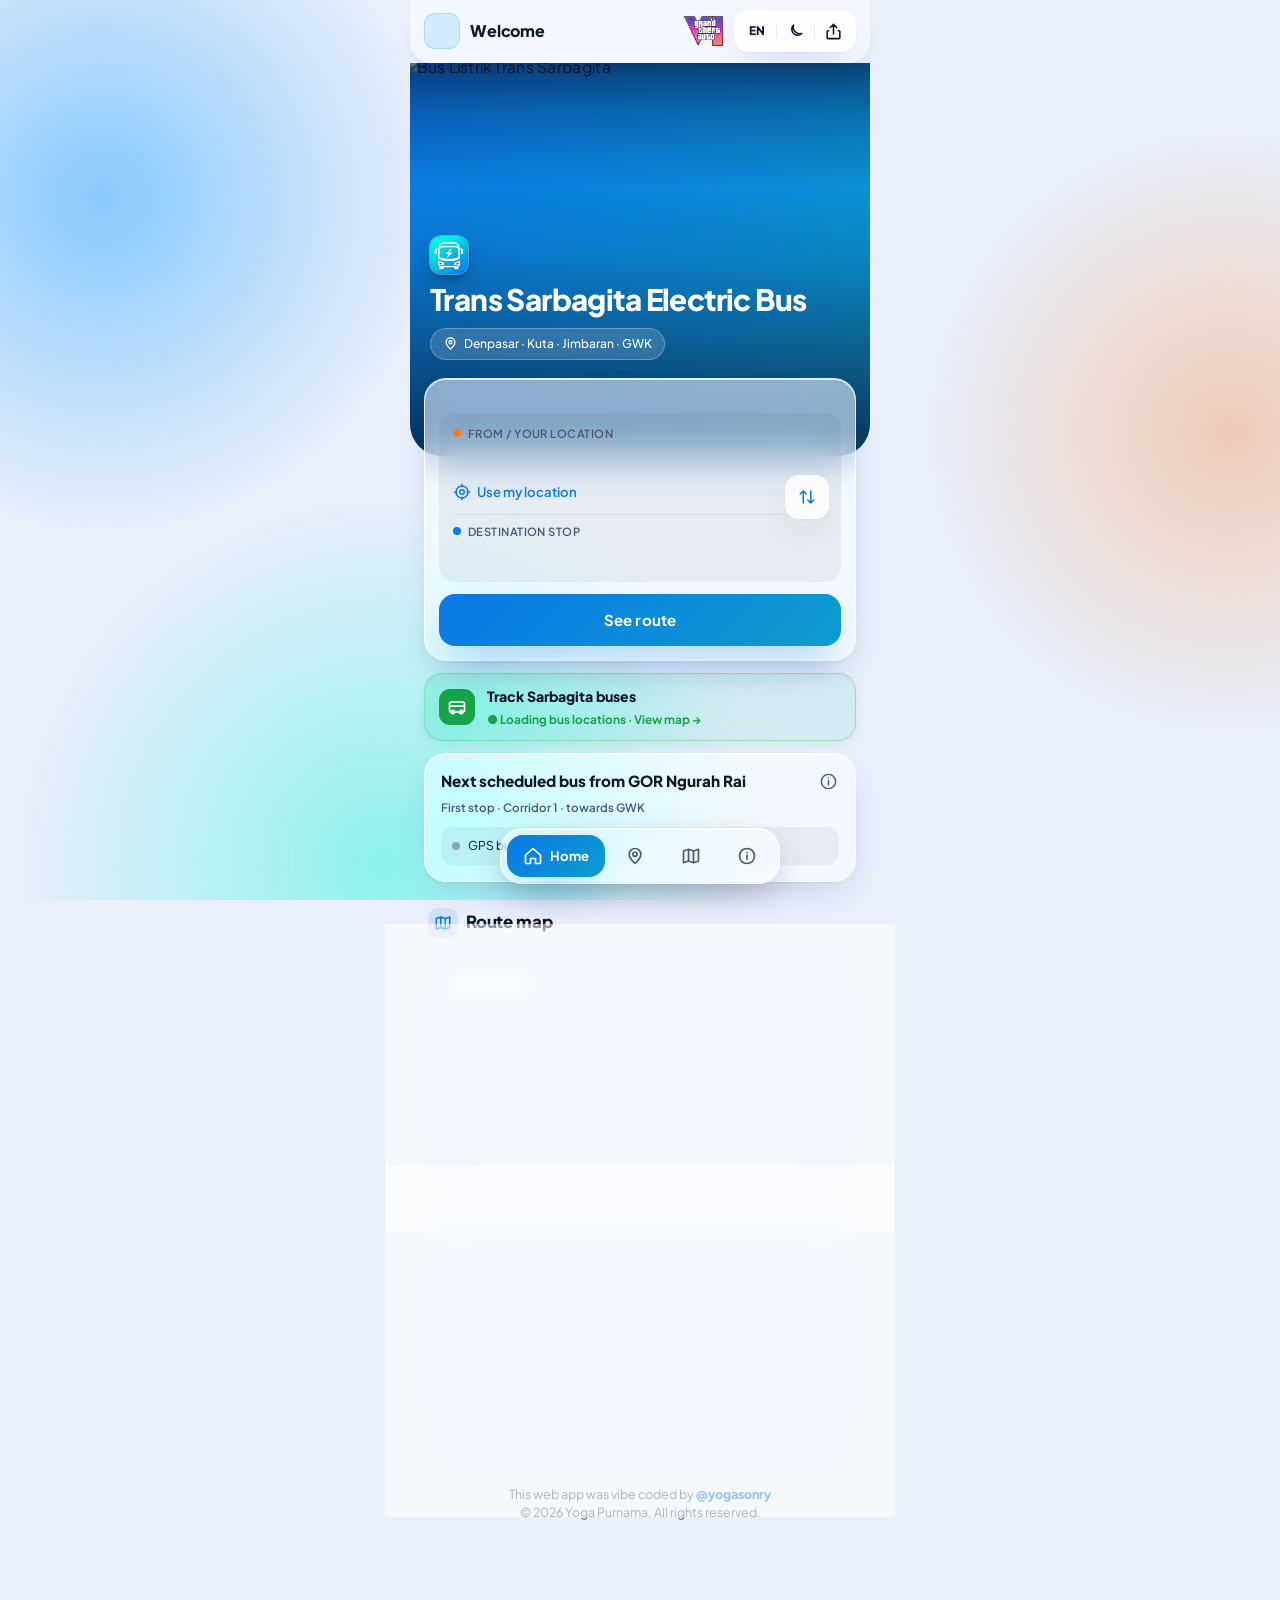
==== index.html @ d55decf2 "Add files via upload" ====
<!DOCTYPE html>
<html lang="id"><head><meta charset="utf-8">
<meta name="viewport" content="width=device-width, initial-scale=1, viewport-fit=cover">
<!--
  Bus Trans Sarbagita © 2026 Yoga Purnama. All rights reserved.
  Kode, desain, dan tampilan aplikasi ini tidak boleh disalin, dimodifikasi, atau didistribusikan ulang tanpa izin tertulis dari pemilik.
  ID: sgt-yg-fd69d51a
-->
<meta name="author" content="Yoga Purnama (@yogasonry)">
<meta name="copyright" content="© 2026 Yoga Purnama. All rights reserved.">
<meta name="google-site-verification" content="JCwgBsWuAKsEAwOb-d8jxgnWId4ViWd99VB9eMFJ_n4" />
<title>Bus Listrik Trans Sarbagita: Jadwal &amp; Halte Koridor 1 GOR – GWK</title>
<link rel="canonical" href="https://halte-sarbagita.online/">
<meta name="description" content="Jadwal, rute, dan halte Bus Listrik Trans Sarbagita di Bali. Koridor 1 GOR Ngurah Rai – GWK, 20 keberangkatan mulai pukul 06.15 WITA, gratis selama masa uji coba.">
<meta property="og:type" content="website">
<meta property="og:site_name" content="Bus Listrik Trans Sarbagita">
<meta property="og:locale" content="id_ID">
<meta property="og:title" content="Bus Listrik Trans Sarbagita: Jadwal &amp; Halte Koridor 1 GOR – GWK">
<meta property="og:description" content="Jadwal, rute, dan halte Bus Listrik Trans Sarbagita di Bali. Koridor 1 GOR Ngurah Rai – GWK, 20 keberangkatan mulai pukul 06.15 WITA, gratis selama masa uji coba.">
<meta property="og:url" content="https://halte-sarbagita.online/">
<meta property="og:image" content="https://res.cloudinary.com/dqqdjhb2x/image/upload/f_jpg,q_auto,c_fill,g_auto,w_1200,h_630/v1794641569/b3e5f9bc-d646-4a1f-b0fe-bdf2fdd433e1_mjuufd.png">
<meta property="og:image:width" content="1200">
<meta property="og:image:height" content="630">
<meta property="og:image:alt" content="Bus listrik Trans Sarbagita">
<script type="application/ld+json">
{"@context":"https://schema.org","@type":"WebSite","name":"Bus Listrik Trans Sarbagita","alternateName":["Bus Trans Sarbagita","Sarbagita"],"url":"https://halte-sarbagita.online/","inLanguage":"id"}
</script>
<meta name="twitter:card" content="summary_large_image">
<meta name="twitter:title" content="Bus Listrik Trans Sarbagita: Jadwal &amp; Halte Koridor 1 GOR – GWK">
<meta name="twitter:description" content="Jadwal, rute, dan halte Bus Listrik Trans Sarbagita di Bali. Koridor 1 GOR Ngurah Rai – GWK, 20 keberangkatan mulai pukul 06.15 WITA, gratis selama masa uji coba.">
<meta name="twitter:image" content="https://res.cloudinary.com/dqqdjhb2x/image/upload/f_jpg,q_auto,c_fill,g_auto,w_1200,h_630/v1794641569/b3e5f9bc-d646-4a1f-b0fe-bdf2fdd433e1_mjuufd.png">
<!-- Google Analytics -->
<script async src="https://www.googletagmanager.com/gtag/js?id=G-MNK1FJ80QW"></script>
<script>window.dataLayer=window.dataLayer||[];function gtag(){dataLayer.push(arguments)}gtag("js",new Date());gtag("config","G-MNK1FJ80QW");</script>
<script src="theme-config.js"></script>
<link id="favicon32" rel="icon" type="image/png" sizes="32x32" href="icons/icon-32.png?v=2">
<link id="favicon192" rel="icon" type="image/png" sizes="192x192" href="icons/icon-192.png?v=2">
<link id="appleTouchIcon" rel="apple-touch-icon">
<link id="appManifest" rel="manifest">
<script>(function(){var classic=window.SGT_THEME_CONFIG.visualPreset==="classic",a=document.getElementById("appleTouchIcon"),m=document.getElementById("appManifest");if(a)a.href=classic?"icons/apple-touch-icon.png?v=2":"icons/neon-apple-touch-icon.png";if(m)m.href=classic?"manifest-classic.webmanifest":"manifest.webmanifest"})()</script>
<meta name="apple-mobile-web-app-capable" content="yes">
<meta name="mobile-web-app-capable" content="yes">
<meta name="apple-mobile-web-app-title" content="Sarbagita">
<link rel="preconnect" href="https://res.cloudinary.com" crossorigin>
<link rel="preconnect" href="https://fonts.googleapis.com"><link rel="preconnect" href="https://fonts.gstatic.com" crossorigin>
<link rel="stylesheet" href="https://fonts.googleapis.com/css2?family=Plus+Jakarta+Sans:wght@400;500;600;700;800&display=swap" media="print" onload="this.media='all'">
<link rel="stylesheet" href="https://fonts.googleapis.com/css2?family=DotGothic16&text=%20.0123456789%3AAEFGISTWadehiprstvy%E2%80%93&display=swap" media="print" onload="this.media='all'"><noscript><link rel="stylesheet" href="https://fonts.googleapis.com/css2?family=Plus+Jakarta+Sans:wght@400;500;600;700;800&display=swap"></noscript>
<link rel="stylesheet" href="https://cdnjs.cloudflare.com/ajax/libs/leaflet/1.9.4/leaflet.css" media="print" onload="this.media='all'"><noscript><link rel="stylesheet" href="https://cdnjs.cloudflare.com/ajax/libs/leaflet/1.9.4/leaflet.css"></noscript>
<meta name="theme-color" content="#0a78e6">
<script>(function(){function w(){var n=new Date(Date.now()+288e5),m=n.getUTCHours()*60+n.getUTCMinutes(),k=m>=1110||m<360,d=m<360?new Date(n.getTime()-864e5):n;return{n:k,p:d.toISOString().slice(0,10)+(k?"N":"D")}}window.sgtTheme=function(){var x=w(),o=null;try{o=JSON.parse(sessionStorage.getItem("sarbagita-theme-v3")||"null")}catch(e){}return o&&o.p===x.p?o.t==="dark":x.n};window.sgtSave=function(dk){try{sessionStorage.setItem("sarbagita-theme-v3",JSON.stringify({t:dk?"dark":"light",p:w().p}))}catch(e){}};try{localStorage.removeItem("sarbagita-theme-v3");localStorage.removeItem("sarbagita-theme-v2")}catch(e){}if(sgtTheme())document.documentElement.setAttribute("data-theme","dark")})()</script>
<script>(function(){var vice=window.SGT_THEME_CONFIG.visualPreset==="vice-city",dark=document.documentElement.getAttribute("data-theme")==="dark",src=vice?"https://res.cloudinary.com/dqqdjhb2x/image/upload/v1795103724/Neon_Vice_City_Electric_Bus_jkipbt.png":dark?"https://res.cloudinary.com/dqqdjhb2x/image/upload/v1795049322/Nighttime_Trans_SARBAGITA_Electric_Bus_qiukoc.png":"https://res.cloudinary.com/dqqdjhb2x/image/upload/v1794828889/Trans_Sarbagita_Electric_Bus_in_Bali_sero2q.png",l=document.createElement("link");l.rel="preload";l.as="image";l.href=src;l.fetchPriority="high";document.head.appendChild(l)})()</script>
<script>(function(){var m=document.querySelector('meta[name="theme-color"]');if(m)m.content=window.SGT_THEME_CONFIG.visualPreset==="vice-city"?"#21103f":(document.documentElement.getAttribute("data-theme")==="dark"?"#0b1220":"#0a78e6")})()</script>
<script>(function(){var root=document.documentElement,mobile=window.matchMedia&&window.matchMedia("(max-width: 767px) and (pointer: coarse)").matches;if(!mobile||root.getAttribute("data-theme")!=="dark"||root.getAttribute("data-visual-preset")!=="vice-city")return;var now=new Date(Date.now()+288e5),mins=now.getUTCHours()*60+now.getUTCMinutes(),nightDate=new Date(now);if(mins<360)nightDate.setUTCDate(nightDate.getUTCDate()-1);var key="sarbagita-night-splash:"+nightDate.toISOString().slice(0,10),seen=false;try{seen=localStorage.getItem(key)==="1";if(!seen)localStorage.setItem(key,"1")}catch(e){try{seen=sessionStorage.getItem(key)==="1";if(!seen)sessionStorage.setItem(key,"1")}catch(e2){}}if(!seen)root.classList.add("night-splash-active")})()</script>
<style>
:root{color-scheme:light;--sgt-id:"sgt-yg-fd69d51a";--b:#0a78e6;--b2:#0e9ccf;--bs:rgba(10,120,230,.11);--or:#ff7a1a;--tx:#0f172a;--mut:#4a5873;--ln:rgba(15,23,42,.08);--bg:#e9effb;--card:rgba(255,255,255,.85);--soft:rgba(15,23,42,.05);--glass:rgba(255,255,255,.55);--gb:rgba(255,255,255,.8);--sh:0 1px 2px rgba(15,23,42,.04),0 14px 34px -12px rgba(30,50,110,.22);--sh2:0 18px 40px -12px rgba(10,120,230,.4);--bl1:rgba(0,150,255,.42);--bl2:rgba(255,122,26,.3);--bl3:rgba(3,247,218,.4);--r:22px}
:root[data-theme="dark"]{color-scheme:dark;--b:#3b82f6;--b2:#22c1d6;--bs:rgba(59,130,246,.15);--or:#fb923c;--tx:#f1f5f9;--mut:#aab6ca;--ln:rgba(226,232,240,.13);--bg:#0b1220;--card:rgba(20,31,51,.9);--soft:rgba(255,255,255,.07);--glass:rgba(15,23,42,.76);--gb:rgba(255,255,255,.13);--sh:0 1px 2px rgba(0,0,0,.4),0 14px 34px -12px rgba(0,0,0,.65);--sh2:0 12px 30px -14px rgba(59,130,246,.4);--bl1:rgba(48,133,255,.22);--bl2:rgba(14,165,233,.16);--bl3:rgba(14,165,233,.12)}
*{box-sizing:border-box;-webkit-tap-highlight-color:transparent}
html{scroll-padding-top:env(safe-area-inset-top,0px)}
body{margin:0;background:var(--bg);color:var(--tx);font:15px/1.45 "Plus Jakarta Sans",system-ui,-apple-system,"Segoe UI",sans-serif;min-height:100vh;min-height:100dvh;-webkit-font-smoothing:antialiased;padding-top:env(safe-area-inset-top,0px);transition:background-color .3s,color .3s}
body::before{content:"";position:fixed;inset:0;z-index:-1;pointer-events:none;background:radial-gradient(42vmax 42vmax at 8% 22%,var(--bl1),transparent 62%),radial-gradient(38vmax 38vmax at 96% 48%,var(--bl2),transparent 62%),radial-gradient(46vmax 46vmax at 30% 96%,var(--bl3),transparent 62%)}
button,input,select{font:inherit;color:inherit}
:focus-visible{outline:2px solid var(--b);outline-offset:2px}.f select:focus,.f select:focus-visible{outline:none}
#app{max-width:460px;margin:0 auto;padding-bottom:calc(110px + env(safe-area-inset-bottom,0px))}
.view{display:none}.view.on{display:block;animation:fade .35s ease}
@keyframes fade{from{opacity:0;transform:translateY(6px)}to{opacity:1;transform:none}}

/* Hero */
.hero{position:relative;height:auto;aspect-ratio:375/320;max-height:400px;border-radius:0 0 32px 32px;overflow:hidden;isolation:isolate;background:linear-gradient(135deg,#0a78e6,#0e9ccf)}
.hero-photos{position:absolute;inset:0;z-index:0;overflow:hidden}
.hero .hero-photo{position:absolute;inset:0;width:100%;height:100%;object-fit:cover;object-position:50% 82%;display:block;transform:scale(1.04);opacity:1;transition:opacity 1s cubic-bezier(.22,.61,.36,1);will-change:opacity}
.hero .hero-photo-night{opacity:0}
:root[data-theme="dark"] .hero .hero-photo-day{opacity:0}
:root[data-theme="dark"] .hero .hero-photo-night{opacity:1}
.hero::after{content:"";position:absolute;z-index:1;inset:0;background:linear-gradient(180deg,rgba(8,14,40,.55) 0%,rgba(8,14,40,.22) 14%,rgba(8,14,40,0) 32%,rgba(8,14,40,.1) 48%,rgba(8,14,40,.72) 100%)}
.ov{position:absolute;left:20px;top:22px;right:70px;z-index:2;color:#fff}
.ov small{display:inline-block;font-size:.72rem;font-weight:600;letter-spacing:.12em;text-transform:uppercase;opacity:.85}
.ov h1{margin:6px 0 12px;font-size:1.85rem;line-height:1.08;font-weight:800;letter-spacing:-.02em}
.chip{display:inline-flex;align-items:center;gap:6px;background:rgba(255,255,255,.16);border:1px solid rgba(255,255,255,.25);-webkit-backdrop-filter:blur(10px);backdrop-filter:blur(10px);padding:6px 12px;border-radius:99px;font-size:.75rem;font-weight:500}

/* Cards */
.card{background:var(--glass);-webkit-backdrop-filter:blur(22px) saturate(1.7);backdrop-filter:blur(22px) saturate(1.7);border:1px solid var(--gb);border-radius:var(--r);box-shadow:var(--sh),inset 0 1px 0 var(--gb);padding:16px}
.srch{margin:-78px 14px 0;position:relative;z-index:2;padding:14px}

/* Segmented control */
.pills{display:flex;gap:4px;background:var(--soft);border-radius:14px;padding:4px;margin-bottom:12px}
.pills button{flex:1;border:1px solid var(--ln);background:transparent;border-radius:11px;padding:9px 8px;font-size:.8rem;font-weight:500;color:var(--mut);cursor:pointer;transition:background .2s,color .2s,box-shadow .2s;white-space:nowrap}
.pills button:hover{color:var(--tx);border-color:color-mix(in srgb,var(--b) 40%,transparent)}
/* Yang dipilih: biru penuh + teks putih, sama seperti tombol aktif di toolbar bawah. */
.pills button.on{background:linear-gradient(135deg,var(--b),var(--b2));color:#fff;font-weight:700;border-color:transparent;box-shadow:var(--sh2)}
:root[data-theme="dark"] .pills button.on{color:#06121f}
/* Tab koridor di kartu pencarian: track transparan, teks tidak aktif putih */
.srch .pills{background:transparent}
.srch .pills button:not(.on){background:transparent;color:#f8fafc;border-color:rgba(255,255,255,.45);text-shadow:0 1px 3px rgba(15,23,42,.6)}
.srch .pills button:not(.on):hover{border-color:rgba(255,255,255,.55)}
#sp{flex-wrap:wrap}#sp button{flex:1 1 45%}

/* From / To */
.ft{position:relative;background:var(--soft);border-radius:16px;padding:4px 14px}
.ft .f{position:relative;padding:8px 0;border-bottom:1px solid var(--ln)}.ft .f::after{content:"";position:absolute;left:0;right:0;bottom:-1px;height:1.5px;border-radius:2px;background:linear-gradient(90deg,transparent,rgba(10,120,230,.85) 25%,rgba(34,211,238,.9) 50%,rgba(10,120,230,.85) 75%,transparent);box-shadow:0 0 8px rgba(34,211,238,.35);transform:scaleX(0);opacity:0;pointer-events:none}.ft .f.glow::after{animation:sweep 1.8s cubic-bezier(.22,.8,.24,1) forwards}.ft .f.seek::after{animation:seek 1.4s ease-in-out infinite}@keyframes sweep{0%{transform:scaleX(0);opacity:0}30%{transform:scaleX(1);opacity:1}62%{transform:scaleX(1);opacity:.9}100%{transform:scaleX(1);opacity:0}}@keyframes seek{0%,100%{transform:scaleX(.15);opacity:.35}50%{transform:scaleX(.6);opacity:.85}}@media (prefers-reduced-motion:reduce){.ft .f.glow::after,.ft .f.seek::after{animation:fadeln 1.6s ease forwards!important}@keyframes fadeln{0%,60%{transform:scaleX(1);opacity:.9}100%{transform:scaleX(1);opacity:0}}}.nbl{margin:0 0 8px;padding:8px 10px;border-radius:10px;background:var(--bs);color:var(--tx);font-size:.8rem;line-height:1.45}.nbl b{color:var(--b);font-weight:800}.nbl small{color:var(--mut)}.ft .f:last-of-type{border:0}
.ft .f label{display:flex;align-items:center;font-size:.7rem;font-weight:600;letter-spacing:.04em;text-transform:uppercase;color:var(--mut)}
/* Tombol lokasi bergaya tautan: ringan, tidak bersaing dengan tombol Cari Rute. Area sentuh tetap 40px. */
.locpick{display:inline-flex;align-items:center;gap:6px;border:0;background:none;color:var(--b);font-size:.82rem;font-weight:600;letter-spacing:0;text-transform:none;padding:0 8px 0 0;min-height:40px;margin:0 0 -6px;cursor:pointer;white-space:nowrap;-webkit-tap-highlight-color:transparent}
@media (hover:hover){.locpick:hover span{text-decoration:underline;text-underline-offset:3px}}.locpick:focus-visible{outline:2px solid var(--b);outline-offset:2px;border-radius:8px}.locpick:disabled{opacity:.75}
.locpick .ic{width:18px;height:18px;flex:none}.locpick:disabled{cursor:wait}
.locpick.busy .ic{animation:spin 1s linear infinite}@keyframes spin{to{transform:rotate(360deg)}}
.locn{font-size:.74rem;font-weight:600;color:var(--b);margin:0 52px 2px 0}
select{width:calc(100% - 52px);border:0;background:none;font-weight:700;font-size:1rem;color:var(--tx);padding:4px 0;outline:none;-webkit-appearance:none;appearance:none;cursor:pointer;text-overflow:ellipsis}
select option{color:#0f172a;background:#fff}
.swap{position:absolute;right:12px;top:50%;transform:translateY(-50%);width:44px;height:44px;border-radius:14px;border:1px solid var(--gb);background:var(--card);box-shadow:var(--sh);color:var(--b);cursor:pointer;transition:transform .35s cubic-bezier(.3,1.4,.5,1);display:grid;place-items:center;-webkit-backdrop-filter:blur(14px);backdrop-filter:blur(14px)}
.swap.r{transform:translateY(-50%) rotate(180deg)}
.go{width:100%;margin-top:12px;border:0;background:linear-gradient(135deg,var(--b),var(--b2));color:#fff;font-weight:700;letter-spacing:.01em;padding:15px;border-radius:16px;cursor:pointer;transition:transform .15s,box-shadow .2s;box-shadow:var(--sh2)}
.go:hover{transform:translateY(-1px)}.go:active{transform:scale(.98)}
#msg{font-size:.8rem;color:#e0531b;margin-top:8px;line-height:1.45}#msg:empty{display:none}
#msg.ok{color:#15803d}#msg.loading{color:var(--b)}

/* Section header */
.sh{display:flex;justify-content:space-between;align-items:center;margin:26px 18px 12px}
.sh b{font-size:1.05rem;font-weight:800;letter-spacing:-.01em;display:flex;align-items:center;gap:8px}
.sh b .ic{width:30px;height:30px;padding:6px;border-radius:10px;background:var(--bs);color:var(--b);margin:0}
.sh button{border:0;background:var(--bs);color:var(--b);font-size:.78rem;font-weight:600;padding:7px 12px;border-radius:99px;cursor:pointer}
#hc{color:var(--mut);font-size:.8rem;font-weight:600;background:var(--soft);padding:5px 10px;border-radius:99px}

/* Maps */
.mk{width:20px;height:20px;border-radius:50%;display:grid;place-items:center;font:700 8.5px/1 "Plus Jakarta Sans",system-ui,sans-serif;background:#fff;color:#0a78e6;border:2px solid #0a78e6;box-shadow:0 2px 6px rgba(15,23,42,.3);cursor:pointer;transition:transform .15s}
.mk:hover{transform:scale(1.2);z-index:9999}
.mk.e{width:24px;height:24px;margin:-2px;background:linear-gradient(135deg,#ff7a1a,#ff9d4d);border:2.5px solid #fff;color:#fff;font-size:9.5px;box-shadow:0 3px 10px rgba(255,122,26,.6)}
.mk.sel{background:#0a78e6;color:#fff;border:2.5px solid #fff;transform:scale(1.25);box-shadow:0 0 0 3px rgba(10,120,230,.4)}
.mapc{margin:0 14px;padding:10px}
#map1,#map2{display:block;width:100%;height:auto}
#map1{max-height:340px}
.mapbox{position:sticky;top:calc(var(--abh,64px) + 8px);z-index:5;margin-bottom:10px;padding:6px;border-radius:20px;background:var(--glass);-webkit-backdrop-filter:blur(18px) saturate(1.6);backdrop-filter:blur(18px) saturate(1.6);border:1px solid var(--gb);box-shadow:0 12px 26px -18px rgba(8,14,40,.45)}
#map2{max-height:240px}

/* Top bar (subpages) */
.top{display:flex;align-items:center;gap:12px;padding:18px 70px 8px 16px;min-height:70px}
.back{width:44px;height:44px;border-radius:14px;border:1px solid var(--gb);background:var(--card);box-shadow:var(--sh);cursor:pointer;flex:none;display:grid;place-items:center;color:var(--tx);-webkit-backdrop-filter:blur(14px);backdrop-filter:blur(14px)}
.top b{display:block;font-size:1.15rem;font-weight:800;line-height:1.2;letter-spacing:-.01em}.top small{color:var(--mut);font-size:.8rem}

/* Search */
.sbar{margin:8px 14px 0}
.sbar input{width:100%;font-size:16px;border:1px solid var(--ln);border-radius:14px;padding:12px 14px 12px 42px;background:var(--card) url("data:image/svg+xml,%3Csvg xmlns='http://www.w3.org/2000/svg' viewBox='0 0 24 24' fill='none' stroke='%2364748b' stroke-width='2' stroke-linecap='round'%3E%3Ccircle cx='11' cy='11' r='7'/%3E%3Cpath d='M20 20l-4-4'/%3E%3C/svg%3E") no-repeat 14px center;background-size:18px;margin-bottom:10px;outline:none;transition:border-color .2s,box-shadow .2s;box-shadow:var(--sh)}
.sbar input:focus{border-color:var(--b);box-shadow:0 0 0 4px var(--bs)}
.nb{border:0;background:var(--bs);color:var(--b);font-size:.82rem;font-weight:700;padding:10px 14px;border-radius:12px;cursor:pointer;display:inline-flex;align-items:center;gap:6px}
#nm{font-size:.8rem;color:var(--mut);margin-left:8px}

/* Route summary */
.sum{display:flex;align-items:center;justify-content:space-between;gap:8px;margin:12px 14px 0;text-align:center}
.sum>div:not(.mid){flex:1;min-width:0}
.sum b{display:block;font-size:.92rem;font-weight:700}.sum small{color:var(--mut);font-size:.7rem;font-weight:600;text-transform:uppercase;letter-spacing:.05em}
.sum .mid{flex:none;display:flex;flex-direction:column;align-items:center;gap:4px;padding:6px 10px;border-radius:14px;background:var(--bs)}
.sum .mid small{text-transform:none;letter-spacing:0;color:var(--b)}

/* Grid */
.grid{margin:12px 14px 0}

/* Stop timeline */
.list{padding:6px;border-radius:20px}
.stop{position:relative;padding:12px 10px 12px 34px;border-radius:12px;cursor:pointer;font-size:.88rem;font-weight:500;transition:background .15s}
.stop+.stop{margin-top:1px}
.stop:hover{background:var(--soft)}
.stop::before{content:"";position:absolute;left:14px;top:0;bottom:0;width:2px;background:linear-gradient(var(--b),var(--b));opacity:.22}
.stop.f::before{top:50%}.stop.l::before{bottom:50%}
.dot{position:absolute;left:9px;top:50%;width:12px;height:12px;margin-top:-6px;border-radius:50%;background:var(--card);border:2.5px solid var(--b);transition:transform .2s}
.stop.f .dot{background:var(--or);border-color:var(--or);box-shadow:0 0 0 4px rgba(255,122,26,.18)}
.stop.l .dot{background:var(--b);box-shadow:0 0 0 4px var(--bs)}
.stop.sel{background:var(--bs)}.stop.sel .sn{font-weight:700;color:var(--b)}.stop.sel .dot{transform:scale(1.25)}
.stop small{display:inline-block;margin-top:3px;color:var(--mut);font-size:.68rem;background:var(--soft);padding:1px 7px;border-radius:6px}
.det{margin-top:8px;font-size:.78rem;color:var(--mut);font-weight:400}
.det a{display:inline-flex;align-items:center;gap:4px;margin-top:8px;padding:8px 12px;background:var(--b);color:#fff;border-radius:10px;text-decoration:none;font-weight:600}

/* Info */
.credit{text-align:center;color:var(--mut);font-size:.78rem;margin:22px 14px 0}.credit .disc{display:block;margin-bottom:8px;line-height:1.45}.credit .disc .ic{width:14px;height:14px;vertical-align:-2px;margin-right:2px}.credit .disc a{font-weight:700}.credit a{color:var(--b);font-weight:700;text-decoration:none}.credit a:hover{text-decoration:underline}
.info{margin:12px 14px 0;padding:20px}.info h2{margin:0 0 10px;font-size:1.1rem;font-weight:800;display:flex;align-items:center;gap:8px}
.info h2 .ic{width:32px;height:32px;padding:7px;border-radius:10px;background:var(--bs);color:var(--b);margin:0}
.info p{margin:8px 0;color:var(--mut);font-size:.9rem;line-height:1.6}
.info .tel{display:flex;align-items:center;justify-content:center;gap:8px;margin-top:16px;background:linear-gradient(135deg,var(--b),var(--b2));color:#fff;text-decoration:none;padding:14px;border-radius:16px;font-weight:700;box-shadow:var(--sh2)}

/* Icons */
.ic{width:18px;height:18px;fill:none;stroke:currentColor;stroke-width:2;stroke-linecap:round;stroke-linejoin:round;vertical-align:-4px;flex:none}
.dt{display:inline-block;width:8px;height:8px;border-radius:50%;margin-right:7px}.dt.o{background:var(--or)}.dt.bl{background:var(--b)}
.det a .ic{width:15px;height:15px}.det a{margin-right:6px}.det a.alt{background:var(--bs);color:var(--b)}
.lgb{position:absolute;z-index:11;top:calc(14px + env(safe-area-inset-top,0px));right:calc(max(14px,calc(50% - 216px)) + 52px);width:44px;height:44px;border-radius:14px;display:grid;place-items:center;cursor:pointer;color:var(--tx);font-family:inherit;font-weight:800;font-size:.78rem;letter-spacing:.04em;background:var(--glass);-webkit-backdrop-filter:blur(18px) saturate(1.8);backdrop-filter:blur(18px) saturate(1.8);border:1px solid var(--gb);box-shadow:var(--sh)}.lgb:active{transform:scale(.92)}
html[lang="en"] .period{display:none}
.nb .ic,.chip .ic{width:15px;height:15px;vertical-align:-3px}.sum .ic{width:22px;height:22px;color:var(--b)}

/* Jadwal */
.nxt{margin:12px 14px 0;padding:16px}.near{margin:12px 14px 0;padding:12px 16px 14px}.nrh{display:flex;justify-content:space-between;align-items:center}.nrh b{display:flex;align-items:center;gap:6px;font-size:.95rem}.nrh b .ic{width:18px;height:18px;color:var(--or)}.nrx{border:0;background:none;color:var(--mut);font-size:1.4rem;line-height:1;width:36px;height:36px;margin-right:-8px;border-radius:10px;cursor:pointer}.nri{padding:10px 0 4px;border-top:1px solid var(--ln);margin-top:8px}.nrt{font-size:.92rem;margin-bottom:8px;line-height:1.5}.nrt b{font-weight:800}.nrt small{color:var(--mut)}.nrd{display:inline-block;font-size:.66rem;font-weight:700;letter-spacing:.04em;text-transform:uppercase;color:var(--b);background:var(--bs);padding:2px 8px;border-radius:999px;margin-right:6px;vertical-align:1px}.nra a{display:inline-flex;align-items:center;gap:4px;margin:2px 6px 4px 0;padding:8px 12px;background:var(--b);color:#fff;border-radius:10px;text-decoration:none;font-weight:600;font-size:.8rem}.nra a .ic{width:15px;height:15px}.nra a.alt{background:var(--bs);color:var(--b)}.nrn{font-size:.76rem;color:var(--mut);padding-top:8px;margin-top:6px;border-top:1px solid var(--ln)}
.nxh{display:flex;justify-content:space-between;align-items:baseline;gap:8px;flex-wrap:wrap}
.nxh b{font-size:.95rem;font-weight:800}.nxh small{color:var(--mut);font-size:.72rem;font-weight:600}
.nxv{display:flex;align-items:baseline;gap:10px;margin-top:8px;flex-wrap:wrap}
.nxv .t{font-size:2rem;font-weight:800;letter-spacing:-.02em;color:var(--b);line-height:1}
.jt{white-space:nowrap}.jt .period{font-size:.68em;font-weight:600;letter-spacing:0;text-transform:lowercase;color:var(--mut)}.nxv .t .period{font-size:.42em;letter-spacing:0;color:var(--mut)}.fact .period{display:inline;font-size:.72em;letter-spacing:0;text-transform:lowercase}
.nxv .w{font-size:.9rem;font-weight:700;color:var(--or)}
.sjl{display:inline-block;padding:10px 4px;margin:-10px -4px}.nxs{margin-top:8px;color:var(--mut);font-size:.8rem;line-height:1.5}.nxt{position:relative}.nxt .nxh{padding-right:34px}.nxtip{display:none;margin-top:10px;padding:9px 11px;border-radius:12px;background:var(--soft);font-size:.76rem;color:var(--mut)}.nxt.tip .nxtip{display:block;animation:fade .2s ease}.nxib{position:absolute;top:12px;right:12px;width:30px;height:30px;display:grid;place-items:center;border:0;border-radius:10px;background:none;color:var(--mut);cursor:pointer;-webkit-tap-highlight-color:transparent;transition:background .15s,color .15s}.nxib svg{width:19px;height:19px;fill:none;stroke:currentColor;stroke-width:1.8;stroke-linecap:round}.nxib:focus{outline:none}.nxib:focus-visible,.nxt.tip .nxib{background:var(--soft);color:var(--b)}@media (hover:hover){.nxib:hover{background:var(--soft)}}
.nxs a{color:var(--b);font-weight:700;cursor:pointer}
.gpseta{display:flex;align-items:flex-start;gap:8px;margin-top:10px;padding:10px 11px;border-radius:12px;background:rgba(34,197,94,.1);color:var(--tx);font-size:.76rem;line-height:1.45}.gpseta.stale{background:var(--soft)}.gpseta[hidden]{display:none}.gpseta .gdot{width:8px;height:8px;flex:none;margin-top:5px;border-radius:50%;background:#16a34a}.gpseta.stale .gdot{background:#94a3b8}.gpseta b{font-weight:800}.gpseta small{display:block;margin-top:3px;color:var(--mut);font-size:.68rem}
.info summary{cursor:pointer;font-weight:700;color:var(--b);padding:8px 0;font-size:.9rem}
.sjw{overflow-x:auto;margin-top:6px}
#sjt{width:100%;border-collapse:collapse;font-size:.82rem;font-variant-numeric:tabular-nums}
#sjt th{font-size:.66rem;text-transform:uppercase;letter-spacing:.03em;color:var(--mut);text-align:left;padding:6px;font-weight:700}
#sjt td{padding:7px 6px;border-top:1px solid var(--ln)}
#sjt tr.nx td{background:var(--bs);font-weight:700;color:var(--b)}
/* Bottom nav */
#nav{position:fixed;left:0;right:0;bottom:calc(16px + env(safe-area-inset-bottom,0px));display:flex;justify-content:center;z-index:10;pointer-events:none}
#nav div{pointer-events:auto;display:flex;gap:4px;background:var(--glass);-webkit-backdrop-filter:blur(22px) saturate(1.8);backdrop-filter:blur(22px) saturate(1.8);border:1px solid var(--gb);border-radius:22px;padding:6px;box-shadow:0 12px 36px -8px rgba(15,23,42,.3),inset 0 1px 0 var(--gb)}
#nav button,#nav a{text-decoration:none;display:flex;align-items:center;gap:7px;border:0;background:none;border-radius:16px;padding:11px 16px;color:var(--mut);font-size:.82rem;cursor:pointer;transition:background .25s,color .25s,padding .25s}
#nav button:hover,#nav a:hover{color:var(--tx)}
#nav button.on{background:linear-gradient(135deg,var(--b),var(--b2));color:#fff;font-weight:700;box-shadow:var(--sh2)}
#nav svg{width:20px;height:20px;fill:none;stroke:currentColor;stroke-width:2;stroke-linecap:round;stroke-linejoin:round}
#nav button:not(.on) span,#nav a span{display:none}

.brandrow{display:flex;align-items:center;gap:12px}
.hero .appicon,.appicon{width:44px;height:44px;flex:none;object-fit:contain;transform:none;border-radius:12px;box-shadow:0 8px 20px -6px rgba(0,0,0,.45)}
.thb{position:absolute;z-index:11;top:calc(14px + env(safe-area-inset-top,0px));right:max(14px,calc(50% - 216px));width:44px;height:44px;border-radius:14px;display:grid;place-items:center;cursor:pointer;color:var(--tx);background:var(--glass);-webkit-backdrop-filter:blur(18px) saturate(1.8);backdrop-filter:blur(18px) saturate(1.8);border:1px solid var(--gb);box-shadow:var(--sh),inset 0 1px 0 var(--gb);transition:transform .2s}
.thb:active{transform:scale(.92)}.thb .ic{width:20px;height:20px;vertical-align:0}
.vice-theme-toggle{position:absolute;z-index:11;top:calc(14px + env(safe-area-inset-top,0px));right:calc(max(14px,calc(50% - 216px)) + 104px);width:44px;height:44px;display:grid;place-items:center;padding:0;border:0;border-radius:12px;background:transparent;color:var(--tx);cursor:pointer;overflow:visible;-webkit-tap-highlight-color:transparent;transition:transform .18s cubic-bezier(.2,.8,.2,1)}.vice-theme-toggle:active{transform:scale(.88)}.vice-theme-image{position:absolute;left:50%;top:50%;width:54px;height:44px;max-width:none;object-fit:contain;transform:translate(-50%,-50%);pointer-events:none;transition:filter .2s ease}.vice-theme-toggle:focus-visible{outline:2px solid var(--b);outline-offset:2px}
.app-icon-crossfade{position:relative;display:block;flex:none;width:var(--app-icon-size,40px);height:var(--app-icon-size,40px);overflow:visible}
.app-icon-crossfade .app-icon-layer{position:absolute;inset:0;display:block;width:100%;height:100%;object-fit:contain;border-radius:inherit;box-shadow:none;transition:opacity var(--theme-duration,1s) cubic-bezier(.22,.61,.36,1);will-change:opacity}
.app-icon-day{opacity:1}.app-icon-night{opacity:0}
:root[data-visual-preset="vice-city"] .app-icon-day{opacity:0}:root[data-visual-preset="vice-city"] .app-icon-night{opacity:1}
.thb .sun,:root[data-theme="dark"] .thb .moon{display:none}:root[data-theme="dark"] .thb .sun{display:block}
.inst{margin:14px 14px 0;display:flex;flex-wrap:wrap;align-items:center;gap:12px;padding:12px 14px}.inst[hidden],.pills[hidden]{display:none}
.inst img{width:44px;height:44px;border-radius:12px;flex:none;box-shadow:0 6px 14px -6px rgba(0,0,0,.4)}
.inst .tx{flex:1;min-width:0}.inst .tx b{display:block;font-size:.92rem;font-weight:800}.inst .tx small{display:block;color:var(--mut);font-size:.74rem;line-height:1.35}
.instb{border:0;background:linear-gradient(135deg,var(--b),var(--b2));color:#fff;font-weight:700;font-size:.85rem;padding:10px 14px;border-radius:12px;cursor:pointer;display:inline-flex;align-items:center;gap:6px;white-space:nowrap;box-shadow:var(--sh2);transition:transform .15s}
.instb:active{transform:scale(.96)}.instb .ic{width:16px;height:16px;vertical-align:0}
.insth{flex-basis:100%;font-size:.8rem;line-height:1.5;color:var(--tx);background:var(--bs);padding:10px 12px;border-radius:12px}.insth:empty{display:none}
.mapc{position:relative}.allb{display:flex;align-items:center;justify-content:center;gap:8px;width:100%;margin-top:10px;padding:13px 16px;border:0;border-radius:14px;background:var(--bs);color:var(--b);font:inherit;font-size:.92rem;font-weight:700;cursor:pointer;transition:transform .15s,filter .15s;-webkit-tap-highlight-color:transparent}.allb:hover{filter:brightness(.97)}.allb:active{transform:scale(.98)}.allb .ic{width:19px;height:19px}.allc{font-weight:600;opacity:.75}
.lmap{display:none;position:relative;z-index:0;border-radius:14px;overflow:hidden;background:var(--soft)}
.live>.lmap{display:block}.live>#map1,.live>#map2{display:none}
#lm1{height:340px}#lm2{height:240px}
.lmap .leaflet-tile-pane{filter:saturate(.6) brightness(1.03)}
:root[data-theme="dark"] .lmap .leaflet-tile-pane{filter:invert(1) hue-rotate(180deg) saturate(.4) brightness(.85) contrast(.9)}
.leaflet-container{font-family:inherit;background:transparent}
.leaflet-control-attribution{font-size:9px!important;background:var(--glass)!important;color:var(--mut)!important;border-radius:8px 0 0 0}.leaflet-control-attribution a{color:var(--mut)!important}
.bus{width:28px;height:28px;border-radius:9px;display:grid;place-items:center;color:#fff;background:linear-gradient(135deg,#16a34a,#22c55e);border:2px solid #fff;box-shadow:0 5px 14px -4px rgba(22,163,74,.75)}
.bus svg{width:15px;height:15px;fill:none;stroke:currentColor;stroke-width:2;stroke-linecap:round;stroke-linejoin:round}
.bus.sm{width:18px;height:18px;border-radius:6px;border-width:1.5px;box-shadow:none;margin-right:5px}.bus.sm svg{width:11px;height:11px}
.dleg{display:grid;gap:4px;padding:5px 7px!important;color:var(--mut)}.dleg span{color:var(--mut)}.dleg-row{display:flex;align-items:center;gap:5px;white-space:nowrap}.dleg-line{display:block;flex:none;width:16px;height:0;border-top:2.5px solid}.dleg-line.alt,.dleg-line.approx{border-top-style:dashed}.bnote{display:flex;align-items:center;background:var(--card);color:var(--mut);font-size:.66rem;font-weight:600;padding:3px 8px 3px 3px;border-radius:9px;box-shadow:0 4px 12px -6px rgba(0,0,0,.35)}
.bpop .leaflet-popup-content{margin:10px 12px;font-size:.78rem;line-height:1.45}.bpop small{color:#5b6b85}
.leaflet-tooltip.lt{background:var(--card);color:var(--tx);border:0;border-radius:9px;padding:3px 9px;font-weight:700;font-size:.72rem;box-shadow:0 6px 16px -6px rgba(0,0,0,.45);-webkit-backdrop-filter:blur(10px);backdrop-filter:blur(10px)}.leaflet-tooltip.lt::before{display:none}
.full{position:absolute;z-index:2;top:18px;left:18px;display:inline-flex;align-items:center;gap:6px;padding:7px 11px;border-radius:11px;font-size:.75rem;font-weight:700;color:var(--tx);text-decoration:none;background:var(--glass);-webkit-backdrop-filter:blur(14px);backdrop-filter:blur(14px);border:1px solid var(--gb);box-shadow:var(--sh)}
.full .ic{width:15px;height:15px;color:var(--b);vertical-align:0}
.chips{display:flex;flex-wrap:wrap;gap:6px}.chip.free{background:rgba(16,185,129,.85);border-color:rgba(255,255,255,.35);font-weight:700}
.facts{display:grid;grid-template-columns:1fr 1fr;gap:8px;margin:12px 0 4px}
.fact.fw{grid-column:1/-1}.fact{background:var(--soft);border-radius:14px;padding:11px 12px}.fact small{display:block;color:var(--mut);font-size:.68rem;font-weight:600;letter-spacing:.05em;text-transform:uppercase}.fact b{display:block;font-size:1rem;font-weight:800;margin-top:2px}
.info .src{font-size:.74rem;margin-top:10px}.info .warn{background:rgba(255,122,26,.12);color:var(--tx);border-radius:12px;padding:10px 12px;font-size:.84rem}
.info h3{margin:16px 0 6px;font-size:.92rem;font-weight:800}
.srcb{display:flex;flex-direction:column;gap:8px;margin:10px 0 4px}
.srcb a{display:flex;align-items:center;gap:8px;padding:11px 13px;border-radius:12px;background:var(--bs);color:var(--b);font-weight:700;font-size:.86rem;text-decoration:none}
.srcb a .ic{width:16px;height:16px;flex:none}
.lgd,.srcl{list-style:none;margin:0;padding:0;display:flex;flex-direction:column;gap:8px}
.lgd li,.srcl li{font-size:.86rem;line-height:1.5;color:var(--mut)}
.lgd .tg{display:inline-block;margin-right:6px;padding:1px 8px;border-radius:6px;background:var(--soft);color:var(--tx);font-size:.72rem;font-weight:600}
.lgd .tg.ok{background:none;border:1px dashed var(--ln);color:var(--mut)}
.srcl b{color:var(--tx)}.srcl a{color:var(--b);font-weight:700}
.info details>h3:first-of-type{margin-top:8px}
.hlp{margin-top:16px;padding-top:16px;border-top:1px solid var(--ln)}.info .hlp a.tel{margin-top:0}
@media (prefers-reduced-motion:reduce){*{animation:none!important;transition:none!important}}
.lgb,.thb,.vice-theme-desktop{display:none!important}body{padding-top:0!important}.abar{position:sticky;top:0;z-index:30;display:flex;align-items:center;justify-content:space-between;gap:10px;padding:calc(10px + env(safe-area-inset-top,0px)) 14px 10px;background:var(--glass);-webkit-backdrop-filter:blur(18px) saturate(1.8);backdrop-filter:blur(18px) saturate(1.8);border-bottom:1px solid var(--gb);border-radius:0 0 22px 22px;box-shadow:0 10px 24px -18px rgba(8,14,40,.45)}.ab:focus{outline:none}.ab:focus-visible{background:var(--soft);box-shadow:inset 0 0 0 1.5px color-mix(in srgb,var(--b) 45%,transparent)}.ag{display:flex;align-items:center;gap:10px;min-width:0}.aic{width:34px;height:34px;border-radius:10px;flex:none;box-shadow:0 6px 14px -6px rgba(0,0,0,.4)}.ag b{display:block;font-size:1rem;font-weight:800;letter-spacing:-.01em;line-height:1.2;white-space:nowrap;overflow:hidden;text-overflow:ellipsis}.ag small{display:block;color:var(--mut);font-size:.74rem;font-weight:600;white-space:nowrap}.vice-theme-mobile{position:relative;top:auto;right:auto;display:grid;flex:none;width:38px;height:34px;margin-left:auto}.aa{display:flex;align-items:center;flex:none;padding:3px;border-radius:15px;background:var(--card);border:1px solid var(--gb);box-shadow:var(--sh)}.ab{position:relative;width:38px;height:34px;display:grid;place-items:center;border:0;border-radius:11px;background:none;color:var(--tx);cursor:pointer;-webkit-tap-highlight-color:transparent;transition:background .15s,transform .15s}.ab+.ab::before{content:"";position:absolute;left:0;top:9px;bottom:9px;width:1px;background:var(--ln)}.ab:active{transform:scale(.9)}.ab .ic{width:19px;height:19px}.abl{font:inherit;font-size:.74rem;font-weight:800;letter-spacing:.04em}@media (hover:hover){.ab:hover{background:var(--soft)}}.ab .sun,:root[data-theme="dark"] .ab .moon{display:none}:root[data-theme="dark"] .ab .sun{display:block}@media (max-width:380px){.aic{display:none}.ab{width:34px}}.shbg{position:fixed;inset:0;z-index:70;background:rgba(8,14,40,.45);display:flex;align-items:flex-end;justify-content:center;animation:fade .2s ease}.shs{width:100%;max-width:460px;background:color-mix(in srgb,var(--bg) 97%,transparent);-webkit-backdrop-filter:blur(24px) saturate(1.6);backdrop-filter:blur(24px) saturate(1.6);border-radius:24px 24px 0 0;padding:14px 16px calc(18px + env(safe-area-inset-bottom,0px));box-shadow:0 -20px 50px -20px rgba(0,0,0,.4);animation:shup .28s cubic-bezier(.2,.8,.2,1)}@keyframes shup{from{transform:translateY(40px);opacity:.4}to{transform:none;opacity:1}}.shh{display:flex;justify-content:space-between;align-items:center}.shh b{font-size:1.02rem;font-weight:800}.shx{width:36px;height:36px;border:0;border-radius:10px;background:none;color:var(--mut);font-size:1.5rem;line-height:1;cursor:pointer;margin-right:-8px}.shl{display:flex;align-items:center;gap:10px;margin:8px 0 14px;padding:10px;border-radius:14px;background:var(--soft)}.shl img{border-radius:10px}.shl b{display:block;font-size:.88rem}.shl small{color:var(--mut);font-size:.76rem}.shg{display:grid;grid-template-columns:repeat(4,1fr);gap:12px 6px}.shi{display:flex;flex-direction:column;align-items:center;gap:6px;border:0;background:none;color:var(--tx);font:inherit;font-size:.72rem;font-weight:600;cursor:pointer;padding:4px 0;-webkit-tap-highlight-color:transparent}.shi[hidden]{display:none}.shc{width:52px;height:52px;border-radius:16px;display:grid;place-items:center;box-shadow:0 8px 18px -10px rgba(0,0,0,.5);transition:transform .15s}.shc svg{width:26px;height:26px}.shi:active .shc{transform:scale(.9)}@media (hover:hover){.shi:hover .shc{transform:translateY(-2px)}}.atoast{position:fixed;left:50%;bottom:calc(100px + env(safe-area-inset-bottom,0px));transform:translate(-50%,20px);opacity:0;pointer-events:none;z-index:60;background:var(--tx);color:var(--bg);font-size:.82rem;font-weight:600;padding:10px 16px;border-radius:12px;transition:opacity .25s,transform .25s}.atoast.on{opacity:1;transform:translate(-50%,0)}.hero{margin-top:0}.ov{top:auto;bottom:96px;right:20px}.ov h1{margin-top:0}.top{padding-right:16px}[hidden]{display:none!important}.hero .hlogo{display:block;width:38px;height:38px;object-fit:contain;transform:none;border-radius:11px;margin-bottom:10px;box-shadow:0 0 0 1px rgba(255,255,255,.35),0 8px 18px -6px rgba(0,0,0,.55)}.tic{width:40px;height:40px;flex:none;border-radius:12px;display:block;box-shadow:0 8px 18px -8px rgba(10,120,230,.6)}.shx:focus-visible{outline:none;background:var(--soft)}.info .tel{width:100%;border:0;font:inherit;font-weight:700;cursor:pointer}.ccl{color:var(--mut);font-size:.8rem;font-weight:600;margin:2px 0 12px}.cco{display:flex;align-items:center;gap:12px;padding:12px;border-radius:16px;text-decoration:none;color:var(--tx);background:var(--soft);margin-top:8px;-webkit-tap-highlight-color:transparent;transition:transform .15s}.cco:active{transform:scale(.98)}.cco b{display:block;font-size:.95rem}.cco small{display:block;color:var(--mut);font-size:.76rem;font-weight:600}.cci{width:44px;height:44px;flex:none;display:grid;place-items:center;border-radius:14px;color:#fff}.cci svg{width:24px;height:24px}.ccw .cci{background:linear-gradient(135deg,#25D366,#128C7E)}.cct .cci{background:#64748b}.ccw{box-shadow:inset 0 0 0 1.5px rgba(37,211,102,.45)}#sj .tc,#sjd>summary{text-align:center}.fact.led{padding:0;background:none}.facts .fact.lf{container-type:inline-size;text-align:center;border-radius:14px;padding:10px 8px 11px;background-color:#eaf3ff;background-image:radial-gradient(rgba(10,120,230,.10) 1px,transparent 1.4px);background-size:4px 4px;box-shadow:inset 0 0 0 1px rgba(10,120,230,.18),inset 0 2px 8px rgba(10,120,230,.10)}.facts .lf small{font-size:.66rem;font-weight:700;letter-spacing:.14em;color:#3b6fb3;opacity:.85}.facts .lf b{margin-top:5px;font-family:"DotGothic16",ui-monospace,Menlo,monospace;font-weight:400;font-size:clamp(1rem,14.5cqi,1.6rem);white-space:nowrap;line-height:1.15;letter-spacing:.04em;color:#0a64d6;text-shadow:0 0 6px rgba(10,120,230,.25)}:root[data-theme="dark"] .facts .fact.lf{background-color:#040a1a;background-image:radial-gradient(rgba(92,200,255,.09) 1px,transparent 1.4px);box-shadow:inset 0 0 0 1px rgba(92,200,255,.22),inset 0 3px 14px rgba(0,0,0,.7),0 8px 20px -12px rgba(10,120,230,.7)}:root[data-theme="dark"] .facts .lf small{color:#9bdcff;opacity:.7}:root[data-theme="dark"] .facts .lf b{color:#5cc8ff;text-shadow:0 0 4px rgba(92,200,255,.9),0 0 14px rgba(10,120,230,.75)}.ledp{display:flex;flex-direction:column;align-items:center;width:100%;margin:0;padding:10px 12px 11px;border-radius:14px;container-type:inline-size;background-color:#eaf3ff;background-image:radial-gradient(rgba(10,120,230,.10) 1px,transparent 1.4px);background-size:4px 4px;box-shadow:inset 0 0 0 1px rgba(10,120,230,.18),inset 0 2px 8px rgba(10,120,230,.10)}.led .ledp .lh{display:block;font-size:.66rem;font-weight:700;letter-spacing:.14em;text-transform:uppercase;color:#3b6fb3;opacity:.85;margin-bottom:6px}.lr{display:flex;align-items:flex-start;justify-content:center;gap:clamp(6px,2.5cqi,14px)}.lt i{font-style:normal}.ve,.pe,html[lang="en"] .vi{display:none!important}html[lang="en"] .ve{display:inline!important}html[lang="en"] .led .lt .pe{display:block!important}.lt,.ls,.lz{font-family:"DotGothic16",ui-monospace,Menlo,monospace;color:#0a64d6;text-shadow:0 0 6px rgba(10,120,230,.25)}.lt{display:flex;flex-direction:column;align-items:center;font-size:clamp(1.5rem,12.6cqi,2.9rem);line-height:1;letter-spacing:.03em}.ls{font-size:clamp(1.3rem,10cqi,2.4rem);line-height:1.1;opacity:.7}.lz{font-size:clamp(.62rem,3.6cqi,.9rem);letter-spacing:.1em;margin-top:1px;opacity:.8}.led .lt .pe,.led .lt .period{display:block;margin-top:5px;font-family:"Plus Jakarta Sans",system-ui,sans-serif;font-size:.55rem;font-weight:700;letter-spacing:.14em;text-transform:uppercase;color:#3b6fb3;opacity:.8;text-shadow:none}html[lang="en"] .led .lt .period{display:none}:root[data-theme="dark"] .ledp{background-color:#040a1a;background-image:radial-gradient(rgba(92,200,255,.09) 1px,transparent 1.4px);box-shadow:inset 0 0 0 1px rgba(92,200,255,.22),inset 0 3px 14px rgba(0,0,0,.7),0 8px 20px -12px rgba(10,120,230,.7)}:root[data-theme="dark"] .lt,:root[data-theme="dark"] .ls,:root[data-theme="dark"] .lz{color:#5cc8ff;text-shadow:0 0 4px rgba(92,200,255,.9),0 0 14px rgba(10,120,230,.75)}:root[data-theme="dark"] .led .ledp .lh,:root[data-theme="dark"] .led .lt .pe,:root[data-theme="dark"] .led .lt .period{color:#9bdcff;opacity:.7}.gic{width:36px;height:36px;flex:none;display:grid;place-items:center;border-radius:11px;color:var(--gc,#0ea5e9);background:color-mix(in srgb,var(--gc,#0ea5e9) 14%,transparent);border:1px solid color-mix(in srgb,var(--gc,#0ea5e9) 22%,transparent);transition:color .4s,background .4s}.gic svg{width:24px;height:24px;fill:none;stroke:currentColor;stroke-width:1.7;stroke-linecap:round;stroke-linejoin:round}.gic .fl{fill:currentColor;stroke:none}.gic svg{animation:gpop .5s cubic-bezier(.2,.8,.2,1)}@keyframes gpop{from{transform:scale(.6);opacity:0}to{transform:none;opacity:1}}:root[data-theme="dark"] .gic{background:color-mix(in srgb,var(--gc) 20%,transparent)}.hero.ext{margin-top:calc(-1*var(--abh));height:var(--hh);aspect-ratio:auto;max-height:none}.abar{transition:background-color .25s,border-color .25s,box-shadow .25s,-webkit-backdrop-filter .25s,backdrop-filter .25s}.abar .ag b,.abar .ag small,.abar .ab{transition:color .25s,text-shadow .25s}.abar .aa,.abar .gic{transition:background .25s,border-color .25s,box-shadow .25s}.abar.ontop{background:transparent;-webkit-backdrop-filter:none;backdrop-filter:none;border-bottom-color:transparent;box-shadow:none}.abar.ontop .ag b{color:#fff;text-shadow:0 1px 8px rgba(0,0,0,.45)}.abar.ontop .ag small{color:rgba(255,255,255,.88);text-shadow:0 1px 6px rgba(0,0,0,.5)}.abar.ontop .aa{background:rgba(10,16,34,.32);border-color:rgba(255,255,255,.22);box-shadow:0 6px 18px -8px rgba(0,0,0,.5);-webkit-backdrop-filter:blur(14px) saturate(1.4);backdrop-filter:blur(14px) saturate(1.4)}.abar.ontop .ab{color:#fff}.abar.ontop .ab+.ab::before{background:rgba(255,255,255,.28)}@media (hover:hover){.abar.ontop .ab:hover{background:rgba(255,255,255,.14)}}.abar.ontop .gic{background:rgba(255,255,255,.88);border-color:rgba(255,255,255,.6);box-shadow:0 6px 16px -8px rgba(0,0,0,.5)}:root[data-theme="dark"] .abar.ontop .gic{background:color-mix(in srgb,var(--gc) 30%,rgba(10,16,34,.6));border-color:color-mix(in srgb,var(--gc) 40%,transparent);-webkit-backdrop-filter:blur(14px) saturate(1.4);backdrop-filter:blur(14px) saturate(1.4)}.ab:focus:not(:focus-visible){box-shadow:none}.abar.ontop .ab:focus-visible{background:rgba(255,255,255,.16);box-shadow:inset 0 0 0 1.5px rgba(255,255,255,.45)}.wxl{display:flex;align-items:center;gap:10px;margin-top:10px;padding-top:10px;border-top:1px solid var(--ln)}.wxi{width:48px;height:48px;flex:none;display:grid;place-items:center;border-radius:14px;color:var(--wc);background:color-mix(in srgb,var(--wc) 14%,transparent)}.wxi svg{width:32px;height:32px;fill:none;stroke:currentColor;stroke-width:1.7;stroke-linecap:round;stroke-linejoin:round}.wxi .fl{fill:currentColor;stroke:none}.wxt{flex:1;min-width:0;line-height:1.25}.wxt b{font-size:1.1rem;font-weight:800}.wxt span{font-size:.9rem;font-weight:600;color:var(--tx)}.wxt small{display:block;color:var(--mut);font-size:.74rem;font-weight:500;margin-top:1px;white-space:nowrap;overflow:hidden;text-overflow:ellipsis}.wxt small a{color:inherit}.wxprob{flex:none;display:flex;flex-direction:column;align-items:center;justify-content:center;gap:3px;min-width:76px;padding:8px 9px;border-radius:12px;background:var(--soft);color:var(--b);text-align:center;line-height:1.1}.wxprob small{display:block!important;margin:0!important;color:var(--mut)!important;font-size:.64rem!important;font-weight:700!important;white-space:normal!important;overflow:visible!important}.wxprob b{font-size:.78rem;font-weight:800;white-space:nowrap}</style><style>
.gps-home-banner.is-closed{background:linear-gradient(135deg,rgba(100,116,139,.13),rgba(71,85,105,.07))!important;border-color:rgba(100,116,139,.24)!important;box-shadow:none!important}
.gps-home-banner.is-closed #homeGpsIcon{background:#64748b!important}
.gps-home-banner.is-closed #homeGpsSub{color:var(--mut)!important}
</style><style>
@property --bl1{syntax:"<color>";inherits:true;initial-value:rgba(0,150,255,.42)}
@property --bl2{syntax:"<color>";inherits:true;initial-value:rgba(255,122,26,.3)}
@property --bl3{syntax:"<color>";inherits:true;initial-value:rgba(3,247,218,.4)}
html.theme-transitioning{--theme-duration:1s;transition:--bl1 var(--theme-duration) cubic-bezier(.22,.61,.36,1),--bl2 var(--theme-duration) cubic-bezier(.22,.61,.36,1),--bl3 var(--theme-duration) cubic-bezier(.22,.61,.36,1)}
html.theme-transitioning.theme-to-light{--theme-duration:2s}
html.theme-transitioning body,
html.theme-transitioning #app,
html.theme-transitioning #app *:not(.hero-photo),
html.theme-transitioning #app *:not(.hero-photo)::before,
html.theme-transitioning #app *:not(.hero-photo)::after{
 transition-property:color,background-color,border-color,outline-color,box-shadow,text-shadow,fill,stroke,filter,backdrop-filter,-webkit-backdrop-filter;
 transition-duration:var(--theme-duration);
 transition-timing-function:cubic-bezier(.22,.61,.36,1)
}
html.theme-transitioning body::before{transition:--bl1 var(--theme-duration) cubic-bezier(.22,.61,.36,1),--bl2 var(--theme-duration) cubic-bezier(.22,.61,.36,1),--bl3 var(--theme-duration) cubic-bezier(.22,.61,.36,1)}
.hero .hero-photo{transition:opacity 1s cubic-bezier(.22,.61,.36,1)}
:root[data-visual-preset="vice-city"] .gic{color:var(--b2);background:rgba(67,220,255,.16);border-color:rgba(67,220,255,.52);box-shadow:inset 0 0 10px rgba(67,220,255,.16),0 0 14px rgba(67,220,255,.3)}
:root[data-visual-preset="vice-city"] .gic svg{filter:drop-shadow(0 0 5px rgba(67,220,255,.85)) drop-shadow(0 0 10px rgba(255,85,200,.42))}
:root[data-visual-preset="vice-city"] .wxi{color:var(--b2);background:rgba(67,220,255,.14);border:1px solid rgba(67,220,255,.5);box-shadow:inset 0 0 10px rgba(67,220,255,.14),0 0 15px rgba(67,220,255,.27)}
:root[data-visual-preset="vice-city"] .wxi svg{filter:drop-shadow(0 0 5px rgba(67,220,255,.85)) drop-shadow(0 0 9px rgba(255,85,200,.38))}
</style>
<style>
.night-splash{position:fixed;inset:0;z-index:99999;display:none;overflow:hidden;background:#21103f;opacity:1;transition:opacity .65s cubic-bezier(.22,.61,.36,1);touch-action:manipulation;-webkit-tap-highlight-color:transparent}
.night-splash img{display:block;width:100%;height:100%;height:100dvh;object-fit:cover;object-position:center}
html.night-splash-active .night-splash{display:block}
.night-splash.is-closing{opacity:0;pointer-events:none}
@media (min-width:768px),(pointer:fine){.night-splash{display:none!important}}
@media (prefers-reduced-motion:reduce){.night-splash{transition:none}}
</style><link rel="stylesheet" href="vice-city-theme.css">
</head><body>
<div class="night-splash" id="nightSplash" aria-hidden="true"><img src="image/Jason_and_Lucia_Robbery_With_Logo_portrait.jpg" alt="" width="1800" height="3900" fetchpriority="high" decoding="async"></div>
<div id="app">
<header class="abar" id="abar"><div class="ag"><span class="gic" id="gic" aria-hidden="true"></span><div><b id="greet">Selamat datang</b><small id="clock"></small></div></div><button class="vice-theme-toggle vice-theme-mobile" id="viceThemeBtnMobile" type="button" aria-label="Tema neon GTA VI" title="Tema Vice City neon" aria-pressed="false"><img class="vice-theme-image" src="icons/GTA-6-Logo-PNG-from-Grand-Theft-Auto-VI-Transparent.png" alt="" width="54" height="44"></button><div class="aa" role="group" aria-label="Pengaturan"><button class="ab abl" id="lgBtn" type="button" aria-label="Ganti bahasa" title="English / Bahasa Indonesia">EN</button><button class="ab" id="thBtn" type="button" aria-label="Ganti mode terang atau gelap" title="Mode terang / gelap"><svg class="ic moon" viewBox="0 0 24 24"><path d="M20 14.5A8.5 8.5 0 0 1 9.5 4a7 7 0 1 0 10.5 10.5z"/></svg><svg class="ic sun" viewBox="0 0 24 24"><circle cx="12" cy="12" r="4"/><path d="M12 2v2M12 20v2M4.9 4.9l1.4 1.4M17.7 17.7l1.4-1.4M2 12h2M20 12h2M4.9 19.1l1.4-1.4M17.7 6.3l1.4-1.4"/></svg></button><button class="ab" id="shareBtn" type="button" aria-label="Bagikan aplikasi" title="Bagikan"><svg class="ic" viewBox="0 0 24 24"><path d="M12 3v12M12 3l-4 4M12 3l4 4M6 11H5a1 1 0 0 0-1 1v8a1 1 0 0 0 1 1h14a1 1 0 0 0 1-1v-8a1 1 0 0 0-1-1h-1"/></svg></button></div></header><div class="shbg" id="ccbg" hidden><div class="shs" role="dialog" aria-modal="true" aria-labelledby="ccTitle"><div class="shh"><b id="ccTitle">Hubungi call centre</b><button type="button" class="shx" id="ccx" aria-label="Tutup">×</button></div><p class="ccl">Trans Sarbagita · 0811 3850 900</p><a class="cco ccw" href="https://wa.me/628113850900" target="_blank" rel="noopener"><span class="cci"><svg viewBox="0 0 24 24" aria-hidden="true"><path d="M12 3.2a8.8 8.8 0 0 0-7.6 13.2L3.3 20.7l4.4-1.1A8.8 8.8 0 1 0 12 3.2z" fill="none" stroke="currentColor" stroke-width="1.8" stroke-linejoin="round"/><path d="M9.2 8.1c.2-.4.4-.4.6-.4h.5c.2 0 .4 0 .5.4l.7 1.6c.1.2 0 .4-.1.6l-.4.5c-.1.1-.2.3 0 .5.5.9 1.3 1.7 2.3 2.2.2.1.4.1.5-.1l.5-.6c.1-.2.3-.2.5-.1l1.5.7c.2.1.3.2.3.4 0 .5-.2 1.1-.6 1.4-.5.4-1.2.6-2 .4-1.6-.4-3.4-1.8-4.3-3.3-.6-1-.9-2-.6-2.9.1-.4.4-.9.7-1.2z" fill="currentColor"/></svg></span><span><b>Chat WhatsApp</b><small>Pakai kuota internet</small></span></a><a class="cco cct" href="tel:08113850900"><span class="cci"><svg class="ic" viewBox="0 0 24 24" aria-hidden="true"><path d="M5 4h4l2 5-2.5 1.5a11 11 0 0 0 5 5L15 13l5 2v4a2 2 0 0 1-2 2A16 16 0 0 1 3 6a2 2 0 0 1 2-2z"/></svg></span><span><b>Telepon</b><small>Pakai pulsa, untuk keadaan darurat</small></span></a></div></div><div class="atoast" id="atoast" role="status" aria-live="polite"></div><div class="shbg" id="shbg" hidden><div class="shs" role="dialog" aria-modal="true" aria-labelledby="sht"><div class="shh"><b id="sht">Bagikan aplikasi</b><button type="button" class="shx" id="shx" aria-label="Tutup">×</button></div><div class="shl"><span class="app-icon-crossfade" style="--app-icon-size:40px;width:40px;height:40px" aria-hidden="true"><img class="app-icon-layer app-icon-day" src="icons/icon-64.png?v=2" alt="" width="40" height="40" draggable="false"><img class="app-icon-layer app-icon-night" src="icons/neon-icon-64.png" alt="" width="40" height="40" draggable="false"></span><div><b>Bus Listrik Trans Sarbagita</b><small>halte-sarbagita.online</small></div></div><div class="shg"><button type="button" class="shi" data-s="wa"><span class="shc" style="background:#25D366"><svg viewBox="0 0 24 24"><path d="M12 3.2a8.8 8.8 0 0 0-7.6 13.2L3.3 20.7l4.4-1.1A8.8 8.8 0 1 0 12 3.2z" fill="none" stroke="#fff" stroke-width="1.8" stroke-linejoin="round"/><path d="M9.2 8.1c.2-.4.4-.4.6-.4h.5c.2 0 .4 0 .5.4l.7 1.6c.1.2 0 .4-.1.6l-.4.5c-.1.1-.2.3 0 .5.5.9 1.3 1.7 2.3 2.2.2.1.4.1.5-.1l.5-.6c.1-.2.3-.2.5-.1l1.5.7c.2.1.3.2.3.4 0 .5-.2 1.1-.6 1.4-.5.4-1.2.6-2 .4-1.6-.4-3.4-1.8-4.3-3.3-.6-1-.9-2-.6-2.9.1-.4.4-.9.7-1.2z" fill="#fff"/></svg></span><span>WhatsApp</span></button><button type="button" class="shi" data-s="fb"><span class="shc" style="background:#1877F2"><svg viewBox="0 0 24 24"><path d="M13.4 21v-7.6h2.6l.4-3h-3V8.5c0-.9.3-1.5 1.5-1.5h1.6V4.3c-.3 0-1.2-.1-2.3-.1-2.3 0-3.9 1.4-3.9 4v2.2H7.7v3h2.6V21z" fill="#fff"/></svg></span><span>Facebook</span></button><button type="button" class="shi" data-s="tg"><span class="shc" style="background:#2AABEE"><svg viewBox="0 0 24 24"><path d="M20.5 4.6 3.6 11.1c-1 .4-1 1.6 0 1.9l4.2 1.3 1.6 5c.2.7 1.1.9 1.6.3l2.4-2.3 4.3 3.2c.6.4 1.4.1 1.6-.6l2.8-13.2c.2-.9-.7-1.6-1.6-1.1z" fill="#fff"/><path d="m8 14.3 9.3-6.4-7.3 7.8" fill="none" stroke="#2AABEE" stroke-width="1.2"/></svg></span><span>Telegram</span></button><button type="button" class="shi" data-s="x"><span class="shc" style="background:#111"><svg viewBox="0 0 24 24"><path d="M5 4.5h3.9l3.6 5 4.3-5h1.9l-5.3 6.2 6.1 8.8h-3.9l-3.9-5.5-4.7 5.5H5.1l5.8-6.8z" fill="#fff"/></svg></span><span>X</span></button><button type="button" class="shi" data-s="mail"><span class="shc" style="background:#64748b"><svg viewBox="0 0 24 24"><rect x="3.5" y="6" width="17" height="12" rx="2" fill="none" stroke="#fff" stroke-width="1.8"/><path d="m4.5 7.5 7.5 5.5 7.5-5.5" fill="none" stroke="#fff" stroke-width="1.8" stroke-linejoin="round"/></svg></span><span>Email</span></button><button type="button" class="shi" data-s="copy"><span class="shc" style="background:#0a78e6"><svg viewBox="0 0 24 24"><path d="M10 14a4 4 0 0 0 5.7 0l3-3a4 4 0 0 0-5.7-5.7l-1 1M14 10a4 4 0 0 0-5.7 0l-3 3a4 4 0 0 0 5.7 5.7l1-1" fill="none" stroke="#fff" stroke-width="1.8" stroke-linecap="round"/></svg></span><span>Salin tautan</span></button><button type="button" class="shi" data-s="more"><span class="shc" style="background:#475569"><svg viewBox="0 0 24 24"><circle cx="6" cy="12" r="1.7" fill="#fff"/><circle cx="12" cy="12" r="1.7" fill="#fff"/><circle cx="18" cy="12" r="1.7" fill="#fff"/></svg></span><span>Lainnya</span></button></div></div></div>
<section class="view on" id="v-home">
 <div class="hero"><div class="hero-photos"><img class="hero-photo hero-photo-day" alt="Bus Listrik Trans Sarbagita" data-classic-src="https://res.cloudinary.com/dqqdjhb2x/image/upload/v1794828889/Trans_Sarbagita_Electric_Bus_in_Bali_sero2q.png" data-vice-city-src="https://res.cloudinary.com/dqqdjhb2x/image/upload/v1795103724/Neon_Vice_City_Electric_Bus_jkipbt.png" src="https://res.cloudinary.com/dqqdjhb2x/image/upload/v1794828889/Trans_Sarbagita_Electric_Bus_in_Bali_sero2q.png" width="460" height="280" fetchpriority="high" decoding="async"><img class="hero-photo hero-photo-night" alt="" data-classic-src="https://res.cloudinary.com/dqqdjhb2x/image/upload/v1795049322/Nighttime_Trans_SARBAGITA_Electric_Bus_qiukoc.png" data-vice-city-src="https://res.cloudinary.com/dqqdjhb2x/image/upload/v1795103724/Neon_Vice_City_Electric_Bus_jkipbt.png" src="https://res.cloudinary.com/dqqdjhb2x/image/upload/v1795049322/Nighttime_Trans_SARBAGITA_Electric_Bus_qiukoc.png" width="460" height="280" fetchpriority="low" decoding="async"></div><div class="ov"><span class="hlogo app-icon-crossfade" aria-hidden="true"><img class="app-icon-layer app-icon-day" src="icons/icon-64.png?v=2" alt="" width="38" height="38" draggable="false"><img class="app-icon-layer app-icon-night" src="icons/neon-icon-64.png" alt="" width="38" height="38" draggable="false"></span><h1>Bus Listrik Trans Sarbagita</h1><div class="chips"><span class="chip"><svg class="ic" viewBox="0 0 24 24"><path d="M12 21s-7-6.2-7-11a7 7 0 0 1 14 0c0 4.8-7 11-7 11z"/><circle cx="12" cy="10" r="2.5"/></svg> Denpasar · Kuta · Jimbaran · GWK</span></div></div></div>
<script>/* Pilih still yang sesuai sebelum halaman ditampilkan. */(function(){var preset=window.SGT_THEME_CONFIG.visualPreset;document.querySelectorAll(".hero-photo").forEach(function(img){var src=preset==="vice-city"?img.dataset.viceCitySrc:img.dataset.classicSrc;if(src)img.src=src})})()</script>
 <div class="card srch">
  <div class="pills" id="hp"></div>
  <div class="ft"><div class="f"><label for="sf"><i class="dt o"></i>Asal / lokasi Anda</label><select id="sf" aria-label="Lokasi Anda atau halte asal"></select><div class="locn" id="sfn" hidden></div><button class="locpick" id="useLocation" type="button"><svg class="ic" viewBox="0 0 24 24" aria-hidden="true"><circle cx="12" cy="12" r="3"/><circle cx="12" cy="12" r="8"/><path d="M12 2v3M12 19v3M2 12h3M19 12h3"/></svg><span>Pakai lokasi saya</span></button></div><div class="f"><label for="st"><i class="dt bl"></i>Tujuan halte</label><select id="st" aria-label="Tujuan halte"></select></div><button class="swap" id="sw" type="button" aria-label="Tukar"><svg class="ic" viewBox="0 0 24 24"><path d="M7 4v16M7 4L3 8M7 4l4 4M17 20V4M17 20l-4-4M17 20l4-4"/></svg></button></div>
  <button class="go" id="go" type="button">Lihat rute</button><div id="msg" role="status" aria-live="polite"></div>
 </div>
 <a class="card gps-home-banner" id="homeGps" href="peta" style="display:flex; align-items:center; justify-content:space-between; padding:12px 14px; margin:12px 14px 0; border-radius:18px; background:linear-gradient(135deg,rgba(34,197,94,.16),rgba(16,185,129,.08)); border:1px solid rgba(34,197,94,.28); box-shadow:0 4px 14px -4px rgba(22,163,74,.2); color:var(--tx); text-decoration:none;">
   <div style="display:flex; align-items:center; gap:12px;">
     <span id="homeGpsIcon" style="display:grid; place-items:center; width:36px; height:36px; border-radius:11px; background:#16a34a; color:#fff; flex:none;">
       <svg style="width:20px; height:20px; fill:none; stroke:currentColor; stroke-width:2" viewBox="0 0 24 24"><rect x="3" y="6" width="18" height="12" rx="2"/><circle cx="7" cy="18" r="2"/><circle cx="17" cy="18" r="2"/><path d="M3 11h18"/></svg>
     </span>
     <div>
       <b style="display:block; font-size:.88rem; font-weight:800; color:var(--tx)">Pantau Bus Sarbagita</b>
       <small id="homeGpsSub" style="color:#16a34a; font-weight:700; font-size:.74rem">● Memuat posisi bus · Lihat peta →</small>
     </div>
   </div>
 </a>
 <div class="card near" id="near" hidden></div>
 <div class="card nxt" id="nxt"><button class="nxib" id="nxib" type="button" aria-label="Penjelasan waktu" aria-expanded="false" aria-controls="nxb"><svg viewBox="0 0 24 24" aria-hidden="true"><circle cx="12" cy="12" r="9"/><path d="M12 11v5.5"/><circle cx="12" cy="7.8" r=".9" fill="currentColor" stroke="none"/></svg></button><div class="nxh"><b id="nxt1">Jadwal bus berikutnya dari GOR Ngurah Rai</b><small id="nxt2">Halte awal · Koridor 1 · arah GWK</small></div><div id="nxb"></div><div class="gpseta stale" id="gpsEta" role="status" aria-live="off"><span class="gdot"></span><span>GPS bus sedang dimuat…</span></div><div class="wxl" id="wx" hidden aria-live="polite"></div></div>
 <div class="card inst" hidden><span class="app-icon-crossfade" style="--app-icon-size:44px;width:44px;height:44px" aria-hidden="true"><img class="app-icon-layer app-icon-day" src="icons/icon-64.png?v=2" alt="" width="44" height="44" draggable="false"><img class="app-icon-layer app-icon-night" src="icons/neon-icon-64.png" alt="" width="44" height="44" draggable="false"></span><div class="tx"><b>Pasang aplikasi</b><small>Buka lebih cepat dari layar utama, tanpa browser.</small></div><button class="instb" type="button"><svg class="ic" viewBox="0 0 24 24"><path d="M12 4v11M12 15l-4-4M12 15l4-4M5 20h14"/></svg> Pasang</button><div class="insth" role="status"></div></div>
 <div class="sh"><b><svg class="ic" viewBox="0 0 24 24"><path d="M9 4L3 6v14l6-2 6 2 6-2V4l-6 2-6-2zM9 4v14M15 6v14"/></svg> Peta Rute</b></div>
 <div class="card mapc"><a class="full" id="full" href="peta"><svg class="ic" viewBox="0 0 24 24"><path d="M9 4L3 6v14l6-2 6 2 6-2V4l-6 2-6-2zM9 4v14M15 6v14"/></svg> Peta penuh</a><div class="lmap" id="lm1"></div><svg id="map1"></svg><button class="allb" id="all" type="button"><svg class="ic" viewBox="0 0 24 24"><path d="M8 6h13M8 12h13M8 18h13M3 6h.01M3 12h.01M3 18h.01"/></svg><span>Lihat semua halte</span><span class="allc" id="allc"></span></button></div>
 <div class="card info"><h2>Rute, halte, dan jam operasi Bus Listrik Trans Sarbagita</h2><p>Bus listrik Trans Sarbagita Koridor 1 melayani rute GOR Ngurah Rai – GWK di Bali dan gratis selama masa uji coba yang dimulai 9 November 2026. Layanan dioperasikan Perum DAMRI di bawah koordinasi Dishub Provinsi Bali. Bus beroperasi pukul 06.15 <small class="period">pagi</small> – 17.35 <small class="period">sore</small> WITA. Pilih halte asal dan tujuan di atas untuk melihat rute, atau buka peta penuh untuk melihat semua halte.</p></div>
 <div class="credit">This web app was vibe coded by <a href="https://www.instagram.com/yogasonry/" target="_blank" rel="noopener">@yogasonry</a><br>© 2026 Yoga Purnama. All rights reserved.</div>
</section>
<section class="view" id="v-stops">
 <div class="top"><button class="back" id="bk" type="button" aria-label="Kembali"><svg class="ic" viewBox="0 0 24 24"><path d="M15 5l-7 7 7 7"/></svg></button><span class="tic app-icon-crossfade" aria-hidden="true"><img class="app-icon-layer app-icon-day" src="icons/icon-64.png?v=2" alt="" width="40" height="40" draggable="false"><img class="app-icon-layer app-icon-night" src="icons/neon-icon-64.png" alt="" width="40" height="40" draggable="false"></span><div><b id="tt"></b><small id="ts"></small></div></div>
 <div class="sbar" id="sb"><div class="pills" id="sp"></div><input id="q" type="search" placeholder="Cari halte" aria-label="Cari halte"><button class="nb" id="nb" type="button"><svg class="ic" viewBox="0 0 24 24"><circle cx="12" cy="12" r="3"/><circle cx="12" cy="12" r="8"/><path d="M12 2v3M12 19v3M2 12h3M19 12h3"/></svg> Halte terdekat</button><span id="nm"></span></div>
 <div class="sum card" id="sm" style="display:none"></div>
 <div class="grid"><div class="card mapbox"><div class="lmap" id="lm2"></div><svg id="map2"></svg></div><div class="card list" id="ls"></div></div>
</section>
<section class="view" id="v-info">
 <div class="top"><span class="tic app-icon-crossfade" aria-hidden="true"><img class="app-icon-layer app-icon-day" src="icons/icon-64.png?v=2" alt="" width="40" height="40" draggable="false"><img class="app-icon-layer app-icon-night" src="icons/neon-icon-64.png" alt="" width="40" height="40" draggable="false"></span><div><b>Informasi</b><small>Bus Listrik Trans Sarbagita</small></div></div>
 <div class="card info" id="sj"><h2><svg class="ic" viewBox="0 0 24 24"><path d="M3 9a2 2 0 0 0 0 6v3a1 1 0 0 0 1 1h16a1 1 0 0 0 1-1v-3a2 2 0 0 1 0-6V6a1 1 0 0 0-1-1H4a1 1 0 0 0-1 1zM14 5v14"/></svg> Tarif &amp; jadwal Koridor 1</h2><div class="facts"><div class="fact lf"><small>Tarif</small><b>Gratis</b></div><div class="fact lf"><small>Hari operasi</small><b>Setiap hari</b></div><div class="fact fw led"><div class="ledp" role="img" aria-label="Jam berangkat 06.15 sampai 17.35 WITA"><small class="lh">Jam berangkat</small><div class="lr"><span class="lt"><i class="vi">06.15</i><i class="ve">6:15</i><small class="period">pagi</small><small class="pe">AM</small></span><span class="ls">–</span><span class="lt"><i class="vi">17.35</i><i class="ve">5:35</i><small class="period">sore</small><small class="pe">PM</small></span><span class="lz">WITA</span></div></div></div></div><p class="tc">Gratis selama masa uji coba. Tetap tap kartu uang elektronik saat naik; kartu tersedia di bus.</p><details id="sjd"><summary>Lihat jadwal lengkap (20 keberangkatan)</summary><div class="sjw"><table id="sjt"><thead><tr><th>Rit</th><th>Bus</th><th>Berangkat GOR</th><th>Tiba Sudirman</th><th>Kembali di GOR</th></tr></thead><tbody><tr><td>1</td><td>I</td><td>06.15</td><td>06.40</td><td>10.15</td></tr><tr><td>2</td><td>II</td><td>06.55</td><td>07.20</td><td>10.55</td></tr><tr><td>3</td><td>III</td><td>07.35</td><td>08.00</td><td>11.35</td></tr><tr><td>4</td><td>IV</td><td>08.15</td><td>08.55</td><td>12.30</td></tr><tr><td>5</td><td>V</td><td>08.55</td><td>09.20</td><td>12.55</td></tr><tr><td>6</td><td>VI</td><td>09.35</td><td>10.00</td><td>13.35</td></tr><tr><td>7</td><td>VII</td><td>10.15</td><td>10.40</td><td>14.15</td></tr><tr><td>8</td><td>VIII</td><td>10.55</td><td>11.20</td><td>14.55</td></tr><tr><td>9</td><td>IX</td><td>11.35</td><td>12.00</td><td>15.35</td></tr><tr><td>10</td><td>X</td><td>12.15</td><td>12.40</td><td>16.15</td></tr><tr><td>11</td><td>I</td><td>12.55</td><td>13.20</td><td>16.35</td></tr><tr><td>12</td><td>II</td><td>13.35</td><td>14.00</td><td>17.35</td></tr><tr><td>13</td><td>III</td><td>14.15</td><td>14.40</td><td>18.15</td></tr><tr><td>14</td><td>IV</td><td>14.55</td><td>15.20</td><td>18.55</td></tr><tr><td>15</td><td>V</td><td>15.35</td><td>16.00</td><td>19.35</td></tr><tr><td>16</td><td>VI</td><td>16.15</td><td>16.40</td><td>20.15</td></tr><tr><td>17</td><td>VII</td><td>16.40</td><td>17.05</td><td>20.40</td></tr><tr><td>18</td><td>VIII</td><td>16.55</td><td>17.20</td><td>20.55</td></tr><tr><td>19</td><td>IX</td><td>17.20</td><td>17.45</td><td>21.20</td></tr><tr><td>20</td><td>X</td><td>17.35</td><td>18.00</td><td>21.35</td></tr></tbody></table></div><p class="src">Berangkat dari GOR Ngurah Rai, rute via Jl. Hayam Wuruk. Bus terakhir kembali di GOR sekitar 21.35 <small class="period">malam</small>. Jadwal bisa berubah selama uji coba.</p></details></div>
 <div class="card info" id="src"><h2><svg class="ic" viewBox="0 0 24 24"><path d="M12 21s-7-6.2-7-11a7 7 0 0 1 14 0c0 4.8-7 11-7 11z"/><circle cx="12" cy="10" r="2.5"/></svg> Sumber data &amp; bantuan</h2><p>Lokasi halte diambil dari peta resmi <b>Dishub Provinsi Bali</b>.</p><div class="srcb"><a href="https://dishub.baliprov.go.id/sejarah-baru-transportasi-bali-bus-listrik-trans-sarbagita-mulai-beroperasi" target="_blank" rel="noopener"><svg class="ic" viewBox="0 0 24 24"><path d="M14 4h6v6M20 4l-9 9M18 14v5a1 1 0 0 1-1 1H5a1 1 0 0 1-1-1V7a1 1 0 0 1 1-1h5"/></svg> Rilis resmi Dishub Bali (9 Nov 2026)</a><a href="https://dishub.baliprov.go.id/rute-angkutan-umum-trans-sarbagita/" target="_blank" rel="noopener"><svg class="ic" viewBox="0 0 24 24"><path d="M14 4h6v6M20 4l-9 9M18 14v5a1 1 0 0 1-1 1H5a1 1 0 0 1-1-1V7a1 1 0 0 1 1-1h5"/></svg> Halaman rute Dishub Bali</a><a href="https://www.google.com/maps/d/viewer?mid=1xvSgvl1_KfyJjl4o5NNeQDh1TKYeQWw" target="_blank" rel="noopener"><svg class="ic" viewBox="0 0 24 24"><path d="M14 4h6v6M20 4l-9 9M18 14v5a1 1 0 0 1-1 1H5a1 1 0 0 1-1-1V7a1 1 0 0 1 1-1h5"/></svg> Peta Google My Maps Dishub</a></div><details><summary>Detail sumber data</summary><h3>Arti keterangan di daftar halte</h3><ul class="lgd"><li><span class="tg ok">tanpa keterangan</span>Lokasi sesuai peta Dishub.</li><li><span class="tg">lokasi perkiraan</span>Halte tidak ada di peta Dishub, jadi lokasinya diambil dari halte di seberang jalan atau dari OpenStreetMap. Bisa meleset beberapa meter.</li><li><span class="tg">koordinat belum ada</span>Halte belum ada di peta mana pun. Ketuk halte lalu &ldquo;Buka di Google Maps&rdquo; untuk mencarinya lewat nama.</li></ul><h3>Sumber lainnya</h3><ul class="srcl"><li><b>Nama dan urutan halte Koridor 1:</b> <a href="https://www.detik.com/bali/berita/d-8744461/46-titik-henti-bus-listrik-trans-sarbagita-rute-denpasar-gwk-ini-daftarnya" target="_blank" rel="noopener">detikBali</a></li><li><b>Jadwal:</b> unggahan Instagram resmi Trans Sarbagita</li><li><b>Tarif gratis:</b> <a href="https://www.detik.com/bali/berita/d-8744461/46-titik-henti-bus-listrik-trans-sarbagita-rute-denpasar-gwk-ini-daftarnya" target="_blank" rel="noopener">detikBali</a> dan <a href="https://otomotif.kompas.com/read/2026/11/10/190100815/bus-listrik-trans-sarbagita-mulai-beroperasi-di-bali-masih-gratis" target="_blank" rel="noopener">Kompas.com</a>. Tarif setelah uji coba belum diumumkan.</li><li><b>Garis rute ruas Denpasar</b> Koridor 1 mengikuti jalan utama; ruas yang jalurnya belum dipastikan digambar putus-putus.</li></ul><p class="src" style="margin-top:8px">Titik halte Udayana 4A, Nirmala, Fakultas Pertanian, Rumah Berdaya, Bandung Collection, Prima Medika, dan Grand Sudirman dicocokkan dari peta aplikasi Trans Metro Dewata dan OpenStreetMap (selisih ±20–40 m).</p><p class="src" style="margin-top:8px">Data cuaca: <a href="https://open-meteo.com/" target="_blank" rel="noopener">Open-Meteo</a> (CC BY 4.0), berdasarkan koordinat halte.</p></details><div class="hlp"><button type="button" class="tel" id="ccBtn" aria-haspopup="dialog"><svg class="ic" viewBox="0 0 24 24" aria-hidden="true"><path d="M21 12a8.5 8.5 0 0 1-12.6 7.4L4 20.5l1.1-4.2A8.5 8.5 0 1 1 21 12z"/><path d="M8.5 11h.01M12 11h.01M15.5 11h.01"/></svg> Hubungi call centre</button><p class="credit" style="margin:14px 0 0"><span class="disc"><svg class="ic" viewBox="0 0 24 24" aria-hidden="true"><circle cx="12" cy="12" r="9"/><path d="M12 11v5M12 8h.01"/></svg> Aplikasi independen, tidak berafiliasi dengan Dishub Bali atau Perum DAMRI. <a href="https://dishub.baliprov.go.id/sejarah-baru-transportasi-bali-bus-listrik-trans-sarbagita-mulai-beroperasi" target="_blank" rel="noopener">Situs resmi ↗</a></span>This web app was vibe coded by <a href="https://www.instagram.com/yogasonry/" target="_blank" rel="noopener">@yogasonry</a><br>© 2026 Yoga Purnama. All rights reserved.</p></div></div>
 <div class="card inst" hidden><span class="app-icon-crossfade" style="--app-icon-size:44px;width:44px;height:44px" aria-hidden="true"><img class="app-icon-layer app-icon-day" src="icons/icon-64.png?v=2" alt="" width="44" height="44" draggable="false"><img class="app-icon-layer app-icon-night" src="icons/neon-icon-64.png" alt="" width="44" height="44" draggable="false"></span><div class="tx"><b>Pasang aplikasi</b><small>Buka lebih cepat dari layar utama, tanpa browser.</small></div><button class="instb" type="button"><svg class="ic" viewBox="0 0 24 24"><path d="M12 4v11M12 15l-4-4M12 15l4-4M5 20h14"/></svg> Pasang</button><div class="insth" role="status"></div></div>
</section>
</div>
<button class="vice-theme-toggle vice-theme-desktop" id="viceThemeBtnDesktop" type="button" aria-label="Tema neon GTA VI" title="Tema Vice City neon" aria-pressed="false"><img class="vice-theme-image" src="icons/GTA-6-Logo-PNG-from-Grand-Theft-Auto-VI-Transparent.png" alt="" width="54" height="44"></button>
<button class="lgb" id="lg" type="button" aria-label="Ganti bahasa" title="English / Bahasa Indonesia">EN</button>
<button class="thb" id="th" type="button" aria-label="Ganti mode terang atau gelap" title="Mode terang / gelap"><svg class="ic sun" viewBox="0 0 24 24"><circle cx="12" cy="12" r="4"/><path d="M12 2v2M12 20v2M4.9 4.9l1.4 1.4M17.7 17.7l-1.4 1.4M2 12h2M20 12h2M4.9 19.1l1.4-1.4M17.7 6.3l1.4-1.4"/></svg><svg class="ic moon" viewBox="0 0 24 24"><path d="M20 14.5A8.5 8.5 0 0 1 9.5 4a7 7 0 1 0 10.5 10.5z"/></svg></button>
<nav id="nav"><div>
<button data-v="home" type="button" aria-label="Beranda" title="Beranda" class="on"><svg viewBox="0 0 24 24"><path d="M3 11l9-8 9 8v9a1 1 0 0 1-1 1h-5v-6H9v6H4a1 1 0 0 1-1-1z"/></svg><span>Beranda</span></button>
<button data-v="stops" type="button" aria-label="Halte" title="Halte"><svg viewBox="0 0 24 24"><path d="M12 21s-7-6.2-7-11a7 7 0 0 1 14 0c0 4.8-7 11-7 11z"/><circle cx="12" cy="10" r="2.5"/></svg><span>Halte</span></button>
<a href="peta" id="navp" aria-label="Peta penuh" title="Peta penuh"><svg viewBox="0 0 24 24"><path d="M9 4L3 6v14l6-2 6 2 6-2V4l-6 2-6-2zM9 4v14M15 6v14"/></svg><span>Peta</span></a>
<button data-v="info" type="button" aria-label="Info" title="Info"><svg viewBox="0 0 24 24"><circle cx="12" cy="12" r="9"/><path d="M12 11v5M12 8h.01"/></svg><span>Info</span></button>
</div></nav>
<script>
var D={"c1":{"a":[["GOR Ngurah Rai",-8.649398,115.223423,0],["SMAN 7 Denpasar",-8.651106,115.224521,0],["Surapati 1 (Kayu Mas)",-8.656537,115.220768,0],["RSAD Udayana",-8.663538,115.218236,0],["UNUD Sudirman 1",-8.671687,115.218247,0],["Halte Grand Sudirman",-8.675573,115.217783,0],["Prima Medika Timur",-8.678278,115.215253,0],["Alfamart Sesetan",-8.682253,115.21539,0],["Circle K Sesetan",-8.692562,115.218308,0],["IALF Bali Timur",-8.696387,115.218961,0],["McDonald Sesetan",-8.703544,115.219776,0],["Rumah Berdaya Denpasar Timur",-8.707217,115.220401,0],["Bandung Collection Selatan",-8.711068,115.21971,0],["SD 5 Pedungan Timur",-8.714137,115.215659,0],["Pesanggaran 1 (Indonesia Power)",-8.716858,115.213249,0],["Pedungan 1 (Praja Raksaka)",-8.717073,115.205238,0],["Pedungan 1.1 (Kepaon)",-8.718804,115.200491,0],["Tanah Kilap 1 (Tanah Kilap 2)",-8.721773,115.185642,0],["Dewa Ruci 1",-8.722955,115.181941,0],["Patasari 1 (By Pass Ngurah Rai 2)",-8.738629,115.18016,0],["Kelan 1",-8.750274,115.182159,0],["Kedonganan 1 (By Pass Ngurah Rai 3)",-8.761517,115.178947,0],["Nissan 1 (Jimbaran 1)",-8.767452,115.178311,0],["Jimbaran 1 (Jimbaran 2)",-8.772423,115.177951,0],["Udayana 1A (Simpang Unud)",-8.783099,115.178801,0],["RS UNUD Timur",-8.788641,115.177274,0],["Nirmala",-8.79004,115.177342,0],["Fakultas Pertanian 1",-8.792807,115.177031,0],["Udayana 3A (Fakultas Teknik Unud)",-8.795653,115.175682,0],["Rektorat UNUD Selatan",-8.797582,115.171809,0],["Udayana 4A (Fakultas MIPA Unud)",-8.799491,115.17108,0],["Fakultas Ekonomi 1",-8.799978,115.168988,0],["Politeknik Negeri Bali",-8.798685,115.162706,0],["Garuda Wisnu Kencana (GWK)",-8.809071,115.164608,0]],"b":[["Garuda Wisnu Kencana (GWK)",-8.809071,115.164608,0],["Puri Gading",-8.803961,115.159495,0],["Udayana 5B (Politeknik Negeri Bali)",-8.79838,115.162717,0],["Fakultas Ekonomi 2",-8.799932,115.169746,0],["Udayana 4B (Fakultas MIPA Unud)",-8.798427,115.170872,0],["Udayana 3B (Fakultas Teknik Unud)",-8.795161,115.175657,0],["Fakultas Pertanian 2",-8.792903,115.176891,0],["Udayana 2 (RS Unud)",-8.788577,115.176995,0],["Udayana 1B (Simpang Unud)",-8.78247,115.178565,0],["Jimbaran 2 (Jimbaran 3)",-8.771447,115.177775,0],["Nissan 2 (Jimbaran 4)",-8.767989,115.178061,0],["Kedonganan 2 (By Pass Ngurah Rai 4)",-8.763656,115.178515,0],["Kelan 2",-8.749963,115.182034,0],["Patasari 2 (By Pass Ngurah Rai 5)",-8.738146,115.179881,0],["Dewa Ruci 3 (Tanah Kilap 1)",-8.72156,115.185922,0],["Pedungan 1.2",-8.720104,115.196458,0],["Pedungan 2 (Praja Ralksaka)",-8.716341,115.206676,0],["Pesanggaran 2 (Simpang Benoa)",-8.71668,115.213991,0],["SD 5 Pedungan Barat",-8.714074,115.215524,0],["Bandung Collection Utara",-8.710908,115.220001,0],["Rumah Berdaya Denpasar Barat",-8.707086,115.22026,0],["PLUT KUMKM Prov. Bali",-8.702515,115.219527,0],["IALF Bali Barat",-8.696333,115.218849,0],["Artasedana Sesetan",-8.691591,115.217841,0],["Sekolah Harapan",-8.683632,115.215549,0],["Prima Medika Barat",-8.678535,115.215146,0],["Sanglah",-8.675605,115.215295,0],["Unud Sudirman 2",-8.672663,115.217925,0],["Dewi Sartika",-8.669721,115.217024,0],["Diponogoro (Ramayana Mall)",-8.665698,115.215386,0],["Surapati 2",-8.656131,115.219004,0],["GOR Ngurah Rai",-8.649398,115.223423,0]],"line":[[[-8.74495,115.18384],[-8.74471,115.18376],[-8.74447,115.18323],[-8.74445,115.18266],[-8.74486,115.18223],[-8.74501,115.18167],[-8.74459,115.18046],[-8.74464,115.17924],[-8.74459,115.17761],[-8.74387,115.17638],[-8.74382,115.17497],[-8.74382,115.17265],[-8.74398,115.17266],[-8.74389,115.17507],[-8.74397,115.17646],[-8.74469,115.17764],[-8.74473,115.17918],[-8.74465,115.18045],[-8.74509,115.18165],[-8.74472,115.18278],[-8.74303,115.18213],[-8.74255,115.18172],[-8.74107,115.18073],[-8.74004,115.18041],[-8.73801,115.17991],[-8.73625,115.17954],[-8.73385,115.17894],[-8.73286,115.17874],[-8.73179,115.17857],[-8.73084,115.17874],[-8.72962,115.17925],[-8.72847,115.17965],[-8.72692,115.1803],[-8.72543,115.18076],[-8.72505,115.18113],[-8.7247,115.18122],[-8.72422,115.18124],[-8.7236,115.18151],[-8.72266,115.18195],[-8.72204,115.18262],[-8.72183,115.18348],[-8.72171,115.18351],[-8.72141,115.18273],[-8.72109,115.1828],[-8.72054,115.18343],[-8.71984,115.18371],[-8.71901,115.18417],[-8.71862,115.18456],[-8.71813,115.18456],[-8.71637,115.18549],[-8.7153,115.18604],[-8.71474,115.18626],[-8.71407,115.1864],[-8.71338,115.18643],[-8.71281,115.18635],[-8.71212,115.18616],[-8.71062,115.18534],[-8.70886,115.18436],[-8.7076,115.18361],[-8.70637,115.18292],[-8.70603,115.18261],[-8.7062,115.18238],[-8.70682,115.18178],[-8.70797,115.18135],[-8.70934,115.18115],[-8.71052,115.18121],[-8.7141,115.18107],[-8.71638,115.18119],[-8.7174,115.18106],[-8.71847,115.18073],[-8.71928,115.18051],[-8.7202,115.18022],[-8.72042,115.18111],[-8.72047,115.18189],[-8.72069,115.18208],[-8.72118,115.18236],[-8.7216,115.18244],[-8.7224,115.18227],[-8.72214,115.18251],[-8.72188,115.18305],[-8.72181,115.1839],[-8.72174,115.18561],[-8.72161,115.18725],[-8.72178,115.18883],[-8.72189,115.18943],[-8.72221,115.18986],[-8.7221,115.19022],[-8.72195,115.19176],[-8.72153,115.19311],[-8.72041,115.19605],[-8.71939,115.1988],[-8.71913,115.19947],[-8.71795,115.20264],[-8.71687,115.20548],[-8.71652,115.20629],[-8.71588,115.20823],[-8.71581,115.20879],[-8.71589,115.20945],[-8.71641,115.21172],[-8.71679,115.21375]],[[-8.80867,115.16519],[-8.80866,115.16505],[-8.80861,115.16476],[-8.80855,115.16465],[-8.80828,115.16462],[-8.80795,115.16469],[-8.80741,115.16473],[-8.80706,115.16452],[-8.80694,115.16435],[-8.80694,115.16398],[-8.80691,115.16342],[-8.8068,115.16306],[-8.80646,115.1625],[-8.80636,115.16213],[-8.80643,115.16151],[-8.80656,115.16127],[-8.80687,115.16096],[-8.8069,115.16077],[-8.80709,115.16064],[-8.80707,115.16042],[-8.80693,115.1602],[-8.80622,115.15934],[-8.806,115.159],[-8.8047,115.15938],[-8.80259,115.16],[-8.80085,115.16051],[-8.79992,115.16064],[-8.79882,115.16076],[-8.79806,115.16083],[-8.79812,115.1611],[-8.79814,115.16112],[-8.7986,115.16267],[-8.7995,115.16533],[-8.79979,115.16671],[-8.79996,115.16905],[-8.80011,115.17073],[-8.7999,115.17092],[-8.79747,115.17109],[-8.79734,115.17135],[-8.79776,115.17251],[-8.79748,115.17279],[-8.7974,115.17299],[-8.79751,115.17358],[-8.79756,115.17456],[-8.79726,115.17512],[-8.79602,115.17547],[-8.79494,115.17592],[-8.79357,115.17667],[-8.79277,115.17697],[-8.79227,115.17729],[-8.79161,115.1775],[-8.79074,115.17752],[-8.78949,115.17715],[-8.78929,115.17716],[-8.7878,115.1774],[-8.78732,115.17757],[-8.78637,115.17811],[-8.78521,115.17856],[-8.78471,115.17846],[-8.78438,115.17845],[-8.7831,115.17871],[-8.78217,115.17884],[-8.7815,115.17888],[-8.78143,115.17881],[-8.78092,115.17831],[-8.78046,115.17802],[-8.77978,115.17778],[-8.7792,115.17775],[-8.77825,115.17773],[-8.77458,115.17783],[-8.77047,115.17794],[-8.76823,115.17818],[-8.76482,115.17851],[-8.76141,115.17892],[-8.75906,115.17916],[-8.75731,115.17941],[-8.75567,115.17994],[-8.75372,115.18072],[-8.75121,115.18176],[-8.74908,115.18259],[-8.74797,115.18285],[-8.74719,115.18294],[-8.74698,115.18302],[-8.74662,115.18308],[-8.74566,115.18302],[-8.74553,115.18311],[-8.74547,115.18346],[-8.74522,115.18372],[-8.7449,115.18384],[-8.74489,115.18383]]],"la":[[[-8.64936,115.22336],[-8.64925,115.22336],[-8.64922,115.22426],[-8.64935,115.22441],[-8.64944,115.22445],[-8.65104,115.22447],[-8.65129,115.22444],[-8.65205,115.22448],[-8.65211,115.22441],[-8.65212,115.22255],[-8.6546,115.22255],[-8.65459,115.22261],[-8.6546,115.22255],[-8.65563,115.22249],[-8.65673,115.22223],[-8.65714,115.22628],[-8.6572,115.22759],[-8.65721,115.22907],[-8.65683,115.22908],[-8.65721,115.22907],[-8.65722,115.23051],[-8.65711,115.23349],[-8.65711,115.23512],[-8.65689,115.23727],[-8.65687,115.23788],[-8.65722,115.23866],[-8.65745,115.239],[-8.65802,115.23916],[-8.65937,115.2394],[-8.65945,115.23901],[-8.65887,115.23885],[-8.65884,115.23896],[-8.65887,115.23885],[-8.65945,115.23901],[-8.65937,115.2394],[-8.6616,115.23985],[-8.66362,115.24039],[-8.66343,115.24074],[-8.66323,115.24066]],[[-8.67351,115.24006],[-8.67345,115.24007],[-8.67338,115.23866],[-8.67318,115.23403],[-8.67323,115.23403],[-8.67318,115.23403],[-8.67317,115.23386],[-8.67285,115.22638],[-8.67324,115.22637],[-8.67326,115.22666],[-8.67324,115.22637],[-8.67285,115.22638],[-8.67269,115.224],[-8.67262,115.222],[-8.67257,115.22171],[-8.67245,115.2216],[-8.67118,115.22166],[-8.67118,115.22159]],[[-8.678114,115.215229],[-8.67834,115.21522],[-8.67968,115.21515],[-8.68091,115.21521],[-8.68207,115.21534],[-8.68231,115.21538],[-8.68231,115.21542],[-8.68231,115.21538],[-8.6833,115.21556],[-8.68558,115.2161],[-8.6883,115.217],[-8.68972,115.21732],[-8.69104,115.21778],[-8.69261,115.21819],[-8.6926,115.21823],[-8.69261,115.21819],[-8.69523,115.21882],[-8.69874,115.21921],[-8.70128,115.21944],[-8.70355,115.21972],[-8.70354,115.21977],[-8.70355,115.21972],[-8.7043,115.21983],[-8.70791,115.22047],[-8.71045,115.22126],[-8.71056,115.22125],[-8.71066,115.22121],[-8.71077,115.22102],[-8.71101,115.21939],[-8.71092,115.21772],[-8.71078,115.21626],[-8.71082,115.216],[-8.71096,115.2159],[-8.71143,115.21584],[-8.71414,115.21559],[-8.71417,115.21591],[-8.71414,115.21559],[-8.71588,115.2154],[-8.71723,115.21513],[-8.71681,115.21332],[-8.71684,115.21331]],[[-8.67275,115.21799],[-8.67305,115.21805],[-8.67328,115.21803],[-8.67351,115.218],[-8.67363,115.21798],[-8.67374,115.21797],[-8.67385,115.21796],[-8.6741,115.21793],[-8.6753,115.21775],[-8.67545,115.21774],[-8.67577,115.2177],[-8.6761,115.21765],[-8.67649,115.21757],[-8.67663,115.21754],[-8.67671,115.21753],[-8.67687,115.21751],[-8.67688,115.21751],[-8.67689,115.21751],[-8.67691,115.21739],[-8.67692,115.21731],[-8.67692,115.21721],[-8.67656,115.21656],[-8.67641,115.21628],[-8.67636,115.2161],[-8.67635,115.21579],[-8.67636,115.21549],[-8.67639,115.21541],[-8.67642,115.21535],[-8.67648,115.2153],[-8.67656,115.2153],[-8.67688,115.21529],[-8.6771,115.21528],[-8.67731,115.21528],[-8.67744,115.21528],[-8.67755,115.21527],[-8.6777,115.21526],[-8.67794,115.21524],[-8.67812,115.21523],[-8.678114,115.215229]],[[-8.663233,115.240659],[-8.66372,115.24042],[-8.66385,115.24046],[-8.66396,115.2405],[-8.66411,115.24055],[-8.66426,115.24061],[-8.66436,115.24065],[-8.66454,115.24074],[-8.66474,115.24085],[-8.6649,115.24095],[-8.665,115.24102],[-8.66509,115.24107],[-8.66529,115.24121],[-8.66544,115.24131],[-8.66562,115.24144],[-8.66574,115.24152],[-8.66601,115.24169],[-8.66607,115.24173],[-8.66629,115.2419],[-8.66656,115.24209],[-8.66718,115.24249],[-8.66722,115.24252],[-8.66729,115.24255],[-8.66742,115.24263],[-8.66775,115.24282],[-8.668,115.24295],[-8.6682,115.24306],[-8.66832,115.24312],[-8.66852,115.24323],[-8.66854,115.24324],[-8.66875,115.24334],[-8.66885,115.24339],[-8.66887,115.2434],[-8.6689,115.24342],[-8.66905,115.24349],[-8.66927,115.24361],[-8.66931,115.24363],[-8.66946,115.24371],[-8.66954,115.24375],[-8.66962,115.24379],[-8.6699,115.24393],[-8.6701,115.24401],[-8.6702,115.24404],[-8.67051,115.2441],[-8.67063,115.24413],[-8.67077,115.24416],[-8.67085,115.24417],[-8.67096,115.2442],[-8.6714,115.24429],[-8.67159,115.24433],[-8.67178,115.24438],[-8.67187,115.24439],[-8.67194,115.24441],[-8.67202,115.24442],[-8.67203,115.24442],[-8.67215,115.24445],[-8.67231,115.24448],[-8.67244,115.24451],[-8.67262,115.24454],[-8.67272,115.24456],[-8.67288,115.2446],[-8.67298,115.24462],[-8.67301,115.24463],[-8.67352,115.24472],[-8.67363,115.24466],[-8.67364,115.24452],[-8.67364,115.24441],[-8.67364,115.24433],[-8.67362,115.24398],[-8.67359,115.24322],[-8.67356,115.24248],[-8.67356,115.2423],[-8.67353,115.24175],[-8.67351,115.2413],[-8.6735,115.24115],[-8.67348,115.2407],[-8.67347,115.24051],[-8.67347,115.24049],[-8.67347,115.24041],[-8.67345,115.24007],[-8.673505,115.240062]],[[-8.671177,115.22159],[-8.671,115.22167],[-8.67068,115.22168],[-8.67051,115.22169],[-8.67044,115.2217],[-8.67036,115.22171],[-8.67032,115.22171],[-8.67022,115.22173],[-8.67017,115.22173],[-8.67006,115.22167],[-8.66999,115.22161],[-8.66993,115.22155],[-8.66986,115.22141],[-8.66986,115.22138],[-8.66981,115.22111],[-8.6698,115.2207],[-8.66979,115.2201],[-8.66979,115.21948],[-8.66979,115.21884],[-8.66979,115.21842],[-8.6698,115.21825],[-8.6698,115.21812],[-8.66995,115.21814],[-8.67007,115.21815],[-8.67068,115.21825],[-8.67077,115.21827],[-8.67081,115.21827],[-8.67086,115.21828],[-8.67095,115.21828],[-8.67132,115.21824],[-8.67149,115.21823],[-8.67214,115.21816],[-8.67225,115.21814],[-8.67274,115.21794]]],"da":[],"lb":[[[-8.71662,115.21307],[-8.71666,115.21311],[-8.71664,115.21341],[-8.71671,115.2142],[-8.7169,115.21509],[-8.71661,115.21516],[-8.71628,115.21532],[-8.71588,115.2154],[-8.71414,115.21559],[-8.71417,115.21591],[-8.71414,115.21559],[-8.71143,115.21584],[-8.71096,115.2159],[-8.71082,115.216],[-8.71078,115.21626],[-8.71092,115.21772],[-8.71101,115.21939],[-8.71077,115.22102],[-8.71066,115.22121],[-8.71056,115.22125],[-8.71045,115.22126],[-8.70791,115.22047],[-8.7043,115.21983],[-8.70261,115.2196],[-8.70262,115.21954],[-8.70261,115.2196],[-8.69665,115.21899],[-8.69668,115.21862],[-8.69646,115.21851],[-8.69668,115.21862],[-8.69665,115.21899],[-8.69523,115.21882],[-8.69436,115.21864],[-8.69104,115.21778],[-8.68972,115.21732],[-8.68804,115.21692],[-8.68558,115.2161],[-8.68326,115.21555],[-8.68327,115.21551]],[[-8.678114,115.215229],[-8.67563,115.21535],[-8.6756,115.21531]],[[-8.66797,115.22181],[-8.66797,115.22189],[-8.66706,115.22194],[-8.66687,115.22201],[-8.66674,115.22221],[-8.66672,115.22264],[-8.66689,115.22548],[-8.6669,115.22578],[-8.66686,115.22578],[-8.6669,115.22578],[-8.66703,115.22847],[-8.66883,115.22845],[-8.66883,115.2285]],[[-8.65884,115.23896],[-8.65887,115.23885],[-8.65945,115.23901],[-8.65937,115.2394],[-8.65818,115.23917],[-8.65747,115.23896],[-8.65723,115.23862],[-8.65687,115.23784],[-8.65689,115.23727],[-8.65711,115.23512],[-8.65711,115.23349],[-8.65722,115.23051],[-8.65721,115.22907],[-8.65683,115.22908]],[[-8.683272,115.215506],[-8.68319,115.21554],[-8.6831,115.21552],[-8.68294,115.21549],[-8.68285,115.21547],[-8.68258,115.21543],[-8.68223,115.21537],[-8.68207,115.21534],[-8.68178,115.2153],[-8.68171,115.21529],[-8.68166,115.21528],[-8.68161,115.21528],[-8.68134,115.21525],[-8.68122,115.21524],[-8.68091,115.21521],[-8.68066,115.21521],[-8.68034,115.21519],[-8.68015,115.21518],[-8.67992,115.21517],[-8.67968,115.21515],[-8.67945,115.21516],[-8.67938,115.21516],[-8.67918,115.21517],[-8.67904,115.21518],[-8.6788,115.21519],[-8.67866,115.2152],[-8.6786,115.2152],[-8.67848,115.21521],[-8.6784,115.21522],[-8.67834,115.21522],[-8.67812,115.21523],[-8.678114,115.215229]]],"db":[[[-8.6756,115.21531],[-8.67173,115.21828]],[[-8.67173,115.21828],[-8.66797,115.22181]],[[-8.66883,115.2285],[-8.65884,115.23896]],[[-8.65683,115.22908],[-8.64936,115.22336]]]},"c2":{"a":[["GOR Ngurah Rai",-8.6510394,115.2244699,1],["SMA 7 (Jl. Kamboja)",-8.6510394,115.2244699,1],["Surapati",-8.65622,115.219,0],["Sudirman (Udayana)",-8.67274,115.21794,0],["Pesanggaran",-8.71684,115.21331,0],["Pedungan (Kodam)",-8.71603,115.20942,1],["Pedungan (Kuburan)",-8.71573,115.2091,1],["Tanah Kilap",-8.72179,115.18569,0],["Dewa Ruci 1 (Mall Bali Galeria)",-8.72328,115.18179,0],["Central Parkir Kuta",-8.7127733,115.1803852,0],["Sunsetroad Timur (Transmart)",-8.71207,115.18621,0],["Patasari (Tuban)",-8.73845,115.18014,0],["Pintu Masuk Bandara Ngurah Rai",null,null,0],["Kelan",-8.7502784,115.1821791,0],["Kedonganan",-8.76151,115.17893,0],["Nissan Showroom",null,null,0],["Jimbaran 1",-8.76753,115.1783,0],["Jimbaran (Bali Taxi)",-8.78224,115.1808,1],["Taman Griya",-8.78384,115.18841,0],["Mumbul",-8.7858268,115.2029324,0],["Bualu",null,null,0],["Nusadua 1",-8.7981092,115.2224179,0],["Central Parkir ITDC",-8.8011574,115.2283591,0]],"b":[["Central Parkir ITDC",-8.8011574,115.2283591,0],["ITDC 2",-8.793259,115.227145,0],["Nusadua 2",-8.7982485,115.2223126,0],["Bualu (ex. Hardys)",null,null,0],["Mumbul",-8.7859804,115.2027861,0],["Taman Griya",-8.7840919,115.1874102,0],["Bus stop Nissan Showroom",null,null,0],["Kedonganan",-8.76364,115.17852,0],["Kelan",-8.74999,115.18206,0],["Pintu Masuk Bandara Ngurah Rai",null,null,0],["Patasari (Tuban)",-8.73818,115.17989,0],["Central Parkir Kuta",-8.7127733,115.1803852,0],["Sunsetroad Timur (Transmart)",-8.71207,115.18621,0],["Tanah Kilap",-8.72179,115.18569,0],["Pedungan 2 (Mitra 10)",-8.71573,115.2091,1],["Pedungan (Kodam)",-8.71603,115.20942,1],["Pesanggaran",-8.7166195,115.2130703,0],["Sanglah",-8.6756,115.21531,0],["Sudirman",-8.6717297,115.2182818,0],["Ramayana",null,null,0],["Surapati",-8.65622,115.219,0],["GOR Ngurah Rai",-8.6510394,115.2244699,1]],"line":[[[-8.8017,115.22832],[-8.80185,115.22831],[-8.80188,115.22881],[-8.80164,115.22882],[-8.80021,115.22883],[-8.79948,115.2289],[-8.7992,115.22913],[-8.79894,115.229],[-8.79805,115.22849],[-8.79726,115.22811],[-8.79683,115.22807],[-8.79654,115.22821],[-8.79614,115.22827],[-8.79597,115.22786],[-8.7963,115.22758],[-8.79675,115.22717],[-8.79787,115.22515],[-8.79826,115.22447],[-8.79852,115.22365],[-8.79848,115.22312],[-8.79771,115.2215],[-8.79648,115.21943],[-8.79533,115.21757],[-8.79348,115.21573],[-8.79191,115.21413],[-8.79042,115.21261],[-8.7901,115.21197],[-8.78945,115.21074],[-8.78873,115.20936],[-8.78793,115.2083],[-8.7877,115.20756],[-8.78721,115.20612],[-8.78649,115.20447],[-8.78563,115.20216],[-8.78521,115.19962],[-8.785,115.19811],[-8.78487,115.19662],[-8.78485,115.19564],[-8.78498,115.1938],[-8.78491,115.19324],[-8.78438,115.19121],[-8.78392,115.18942],[-8.78392,115.18895],[-8.78401,115.18728],[-8.78356,115.18625],[-8.7831,115.18519],[-8.78302,115.18359],[-8.78297,115.18268],[-8.78186,115.17946],[-8.78109,115.17839],[-8.78054,115.17792],[-8.77932,115.17771],[-8.77769,115.17771],[-8.77371,115.17781],[-8.77213,115.17786],[-8.7697,115.17795],[-8.76778,115.17816],[-8.76443,115.17854],[-8.76124,115.17884],[-8.75891,115.17912],[-8.75662,115.17953],[-8.75556,115.17989],[-8.7534,115.18082],[-8.75147,115.18167],[-8.75055,115.18202],[-8.74943,115.1825],[-8.74769,115.18286],[-8.74635,115.18299],[-8.74548,115.18294],[-8.7455,115.18333],[-8.74532,115.18363],[-8.74495,115.18384],[-8.74471,115.18376],[-8.74447,115.18323],[-8.74445,115.18266],[-8.74486,115.18223],[-8.74501,115.18167],[-8.74459,115.18046],[-8.74464,115.17924],[-8.74459,115.17761],[-8.74387,115.17638],[-8.74382,115.17497],[-8.74382,115.17265],[-8.74398,115.17266],[-8.74389,115.17507],[-8.74397,115.17646],[-8.74469,115.17764],[-8.74473,115.17918],[-8.74465,115.18045],[-8.74509,115.18165],[-8.74472,115.18278],[-8.74303,115.18213],[-8.74255,115.18172],[-8.74107,115.18073],[-8.74004,115.18041],[-8.73801,115.17991],[-8.73625,115.17954],[-8.73385,115.17894],[-8.73286,115.17874],[-8.73179,115.17857],[-8.73084,115.17874],[-8.72962,115.17925],[-8.72847,115.17965],[-8.72692,115.1803],[-8.72543,115.18076],[-8.72505,115.18113],[-8.7247,115.18122],[-8.72422,115.18124],[-8.7236,115.18151],[-8.72266,115.18195],[-8.72204,115.18262],[-8.72183,115.18348],[-8.72171,115.18351],[-8.72141,115.18273],[-8.72109,115.1828],[-8.72054,115.18343],[-8.71984,115.18371],[-8.71901,115.18417],[-8.71862,115.18456],[-8.71813,115.18456],[-8.71637,115.18549],[-8.7153,115.18604],[-8.71474,115.18626],[-8.71407,115.1864],[-8.71338,115.18643],[-8.71281,115.18635],[-8.71212,115.18616],[-8.71062,115.18534],[-8.70886,115.18436],[-8.7076,115.18361],[-8.70637,115.18292],[-8.70603,115.18261],[-8.7062,115.18238],[-8.70682,115.18178],[-8.70797,115.18135],[-8.70934,115.18115],[-8.71052,115.18121],[-8.7141,115.18107],[-8.71638,115.18119],[-8.7174,115.18106],[-8.71847,115.18073],[-8.71928,115.18051],[-8.7202,115.18022],[-8.72042,115.18111],[-8.72047,115.18189],[-8.72069,115.18208],[-8.72118,115.18236],[-8.7216,115.18244],[-8.7224,115.18227],[-8.72214,115.18251],[-8.72188,115.18305],[-8.72181,115.1839],[-8.72174,115.18561],[-8.72161,115.18725],[-8.72178,115.18883],[-8.72189,115.18943],[-8.72221,115.18986],[-8.7221,115.19022],[-8.72195,115.19176],[-8.72153,115.19311],[-8.72041,115.19605],[-8.71939,115.1988],[-8.71913,115.19947],[-8.71795,115.20264],[-8.71687,115.20548],[-8.71652,115.20629],[-8.71588,115.20823],[-8.71581,115.20879],[-8.71589,115.20945],[-8.71641,115.21172],[-8.71679,115.21375],[-8.71716,115.21507],[-8.71532,115.21545],[-8.71308,115.21569],[-8.71125,115.21586],[-8.71087,115.21595],[-8.71075,115.21615],[-8.71079,115.21675],[-8.71091,115.21813],[-8.71099,115.21973],[-8.71087,115.2204],[-8.71073,115.22114],[-8.71039,115.22125],[-8.70921,115.22086],[-8.70725,115.22035],[-8.70511,115.21994],[-8.70081,115.21937],[-8.69864,115.21919],[-8.69627,115.21895],[-8.69519,115.21881],[-8.6939,115.21852],[-8.69249,115.21816],[-8.6908,115.21769],[-8.68985,115.21735],[-8.68937,115.21721],[-8.68864,115.21708],[-8.68719,115.21664],[-8.68618,115.21631],[-8.68446,115.21585],[-8.68299,115.2155],[-8.68158,115.21529],[-8.68066,115.21517],[-8.67915,115.21517],[-8.67733,115.21527],[-8.67634,115.21534],[-8.67634,115.21602],[-8.67647,115.21638],[-8.67703,115.21739],[-8.67576,115.21767],[-8.67392,115.21789],[-8.67238,115.21811],[-8.67111,115.21821],[-8.66972,115.21808],[-8.66844,115.21801],[-8.66701,115.21797],[-8.66503,115.21808],[-8.66251,115.21821],[-8.66147,115.21823],[-8.66127,115.21834],[-8.66129,115.21878],[-8.66133,115.2198],[-8.66041,115.21983],[-8.65939,115.21987],[-8.65857,115.21982],[-8.65785,115.21992],[-8.65692,115.21987],[-8.65641,115.22002],[-8.65643,115.2203],[-8.65666,115.22176],[-8.65682,115.22332],[-8.65697,115.22444],[-8.65704,115.22544],[-8.65616,115.22549],[-8.65575,115.22549],[-8.65491,115.22534],[-8.65398,115.225],[-8.6527,115.2245],[-8.65197,115.22448],[-8.6503,115.22447],[-8.64922,115.22442],[-8.64921,115.2233]]]}},NS="http://www.w3.org/2000/svg",S=3400,minLo=115.155,maxLa=-8.645,W=(115.246-minLo)*S;var H=(maxLa+8.815)*S;
/* Koridor 2 (bus konvensional) disembunyikan sementara. Ubah K2 jadi true untuk menampilkannya lagi. */
var K2=false;if(!K2)delete D.c2;
var st={cor:"c1",dir:"a",sel:-1,rg:null,view:"home"};
var CN={c1:"Koridor 1",c2:"Koridor 2"},RC={c1:"K1",c2:"K2"},DN={c1:["Arah: GWK","Arah: GOR Ngurah Rai"],c2:["Kota → Nusa Dua","Nusa Dua → Kota"]};
function $(i){return document.getElementById(i)}
function X(lo){return (lo-minLo)*S}function Y(la){return (maxLa-la)*S}
function el(t,a,p){var e=document.createElementNS(NS,t);for(var k in a)e.setAttribute(k,a[k]);if(p)p.appendChild(e);return e}
function gm(s){return "https://www.google.com/maps/search/?api=1&query="+(s[1]?s[1]+","+s[2]:encodeURIComponent("Halte "+s[0]+" Bali"))}
function ix(c,d,n){n=n.toLowerCase();return D[c][d].findIndex(function(s){return s[0].toLowerCase()===n})}
function near(c,d,n){var i=ix(c,d,n);if(i>=0)return i;var o=d==="a"?"b":"a",j=ix(c,o,n);if(j<0)return -1;var r=D[c][o][j];if(!r[1])return -1;
 var best=-1,bd=.35;D[c][d].forEach(function(s,k){if(!s[1])return;var dx=(s[2]-r[2])*111.3*Math.cos(r[1]*Math.PI/180),dy=(s[1]-r[1])*111.3,q=Math.sqrt(dx*dx+dy*dy);if(q<bd){bd=q;best=k}});return best}
function names(c){var m={},o=[];["a","b"].forEach(function(d){D[c][d].forEach(function(s){var k=s[0].toLowerCase();if(!m[k]){m[k]=1;o.push(s[0])}})});return o}
function distanceKm(a,b,c,d){var r=Math.PI/180,x=(c-a)*r,y=(d-b)*r,z=Math.sin(x/2)*Math.sin(x/2)+Math.cos(a*r)*Math.cos(c*r)*Math.sin(y/2)*Math.sin(y/2);return 6371*2*Math.atan2(Math.sqrt(z),Math.sqrt(1-z))}
function nearestStop(lat,lon,c){var best=null;["a","b"].forEach(function(dir){D[c][dir].forEach(function(s){if(!s[1]||!s[2])return;var km=distanceKm(lat,lon,s[1],s[2]);if(!best||km<best.km)best={stop:s,dir:dir,km:km}})});return best}
function distanceText(km){return km<1?Math.round(km*1000)+" m":km.toFixed(1)+" km"}
function routeMessage(kind,text){var m=$("msg");m.className=kind||"";m.textContent=text||""}
function pills(id,items,cur,fn){var e=$(id);e.innerHTML="";items.forEach(function(x){var b=document.createElement("button");b.type="button";b.textContent=x[1];b.className=x[0]===cur?"on":"";b.setAttribute("aria-pressed",x[0]===cur);b.onclick=function(){fn(x[0])};e.appendChild(b)})}
/* === Peta: Leaflet saat online, kembali ke SVG saat offline atau gambar peta gagal dimuat === */
var LM={},tileFail=false,TOK=0,TERR=0;
var LP=navigator.onLine!==false&&typeof L==="undefined";
function segs(){return D[st.cor].line.concat(D[st.cor]["l"+st.dir]||[],dsegs())}
/* Ruas yang jalurnya belum dipastikan: digambar putus-putus */
function dsegs(){return st.cor==="c1"&&st.dir==="b"?[]:(D[st.cor]["d"+st.dir]||[])}
var GPS_ALT_PATHS={c1:{a:[
 [-8.6567588,115.2222435],[-8.6567207,115.2199792],[-8.6604684,115.2199333],
 [-8.6610614,115.2198473],[-8.6612334,115.2184160],[-8.6635413,115.2183926],
 [-8.6645790,115.2182636],[-8.6655532,115.2181559],[-8.6668237,115.2180907],
 [-8.6680941,115.2180683],[-8.6689410,115.2180462]
]}};
function gpsAltPath(c,d){var p=(GPS_ALT_PATHS[c]||{}).a;if(!p||c!=="c1"||(d!=="a"&&d!=="b"))return null;var out=p.slice();if(D[c].la&&D[c].la[5])out=out.concat(D[c].la[5].slice(20));if(d==="a")return out;var back=out.reverse(),gorRoad=D[c].la&&D[c].la[0];if(gorRoad)back=back.concat(gorRoad.slice(0,15).reverse());return back}
function live(){return typeof L!=="undefined"&&navigator.onLine!==false&&!tileFail}
function redraw(){if(st.view==="stops")stops();else if(st.view==="home")home()}
function drawMap(v,hi){var box=v.parentNode,on=live()||LP,u="peta?c="+st.cor+"&d="+st.dir;box.classList.toggle("live",on);
 $("full").href=u;$("navp").href=u;
 if(on){if(typeof L!=="undefined")drawLeaf(v.id,box.querySelector(".lmap"),hi)}else drawSvg(v,hi)}
function focusStopMap(i){var s=D[st.cor][st.dir][i];if(!s||s[1]==null||s[2]==null)return;requestAnimationFrame(function(){var m=LM.map2;if(!m||!m.map||!m.map.getContainer().offsetWidth)return;m.map.invalidateSize();var target=L.latLng(s[1],s[2]),zoom=Math.max(m.map.getZoom(),17),reduce=window.matchMedia&&window.matchMedia("(prefers-reduced-motion: reduce)").matches,center=m.map.getCenter();if(m.map.getZoom()>=17&&center.distanceTo(target)<=2)return;if(reduce)m.map.setView(target,zoom,{animate:false});else m.map.flyTo(target,zoom,{duration:.65,easeLinearity:.25})})}
function drawLeaf(id,el,hi){
 if(!el.offsetWidth)return;
 var m=LM[id];
 if(!m){var mp=L.map(el,{zoomControl:false,scrollWheelZoom:false,dragging:!L.Browser.mobile});mp.attributionControl.setPrefix(false);
  var tl=L.tileLayer("https://tile.openstreetmap.org/{z}/{x}/{y}.png",{maxZoom:19,crossOrigin:"anonymous",attribution:"&copy; OpenStreetMap"}).addTo(mp);
  tl.on("tileload",function(){TOK++});tl.on("tileerror",function(){TERR++;if(TERR>=3&&!TOK&&!tileFail){tileFail=true;redraw()}});
  m=LM[id]={map:mp,g:L.layerGroup().addTo(mp),key:"",sel:-1}}
 m.map.invalidateSize();m.g.clearLayers();
 var dk=document.documentElement.getAttribute("data-theme")==="dark",bc=dk?"#4ade80":"#15803d",altColor=dk?"#86efac":"#16a34a",altPath=gpsAltPath(st.cor,st.dir);
 D[st.cor].line.concat(D[st.cor]["l"+st.dir]||[]).forEach(function(sg){L.polyline(sg,{color:"#fff",weight:9,opacity:dk?.18:.9,interactive:false}).addTo(m.g);L.polyline(sg,{color:bc,weight:4,opacity:.9,interactive:false}).addTo(m.g)});
 dsegs().forEach(function(sg){L.polyline(sg,{color:bc,weight:3.5,opacity:.75,dashArray:"5 8",lineCap:"round",interactive:false}).addTo(m.g)});
 if(altPath&&altPath.length>1){L.polyline(altPath,{color:"#fff",weight:8,opacity:dk?.2:.65,dashArray:"7 8",lineCap:"round",lineJoin:"round",interactive:false}).addTo(m.g);L.polyline(altPath,{color:altColor,weight:4,opacity:.98,dashArray:"7 8",lineCap:"round",lineJoin:"round",interactive:false}).addTo(m.g)}
 if(!m.dleg&&(dsegs().length||altPath)){m.dleg=L.control({position:"bottomright"});m.dleg.onAdd=function(){return L.DomUtil.create("div","bnote dleg")};m.dleg.addTo(m.map)}
 if(m.dleg){m.dleg.getContainer().innerHTML='<div class="dleg-row"><i class="dleg-line" style="border-color:'+bc+'"></i><span>Jalur resmi</span></div>'+
  (altPath?'<div class="dleg-row"><i class="dleg-line alt" style="border-color:'+altColor+'"></i><span>Alternatif GPS</span></div>':"")+
  (dsegs().length?'<div class="dleg-row"><i class="dleg-line approx" style="border-color:'+bc+'"></i><span>jalur perkiraan</span></div>':"");
  m.dleg.getContainer().style.display=""}
 var Ls=D[st.cor][st.dir],a=hi?hi[0]:0,z=hi?hi[1]:Ls.length-1,pts=[],top=null;
 Ls.forEach(function(s,i){if(!s[1])return;var e=i===a||i===z,inr=i>=a&&i<=z,sel=i===st.sel;if(inr)pts.push([s[1],s[2]]);
  var mkClass="mk"+(e?" e":"")+(sel?" sel":"");
  var sz=e?[24,24]:[20,20],anc=e?[12,12]:[10,10];
  var mkr=L.marker([s[1],s[2]],{zIndexOffset:sel?2000:(e?1000:0),icon:L.divIcon({className:"",html:'<div class="'+mkClass+'">'+(i+1)+'</div>',iconSize:sz,iconAnchor:anc,popupAnchor:[0,-10]})}).addTo(m.g);
  mkr.on("click",function(){pick(i)});
  mkr.bindTooltip((i+1)+". "+s[0],{permanent:sel,direction:"top",offset:[0,-8],className:"lt"});if(sel)top=mkr});
 if(top)top.setZIndexOffset(3000);
 var key=st.cor+st.dir+(hi?hi.join("-"):""),selected=st.sel>=0?Ls[st.sel]:null,hasFocus=!!(selected&&selected[1]!=null&&selected[2]!=null),reduceMotion=window.matchMedia&&window.matchMedia("(prefers-reduced-motion: reduce)").matches;
 function focusStop(){var ll=L.latLng(selected[1],selected[2]),zoom=Math.max(m.map.getZoom(),17);if(reduceMotion)m.map.setView(ll,zoom,{animate:false});else m.map.flyTo(ll,zoom,{duration:.7,easeLinearity:.25})}
 if(m.key!==key){m.key=key;if(!hasFocus){var b=L.latLngBounds(hi&&pts.length>1?pts:[]);if(!b.isValid())segs().forEach(function(sg){b.extend(sg)});var pd=el.offsetWidth<220?8:20;m.map.fitBounds(b,{padding:[pd,pd],animate:false})}}
 if(hasFocus){var center=m.map.getCenter(),target=L.latLng(selected[1],selected[2]);if(m.map.getZoom()<17||center.distanceTo(target)>2)focusStop()}
 m.sel=hasFocus?st.sel:-1;
 if(m.bus)m.bus.clearLayers();if(m.note&&m.note._map)m.note.remove()}
window.addEventListener("offline",redraw);window.addEventListener("online",function(){tileFail=false;TERR=0;redraw()});
function drawSvg(v,hi){v.innerHTML="";var L=D[st.cor][st.dir],focus=st.sel>=0?L[st.sel]:null,rect=v.getBoundingClientRect(),factor=focus&&focus[1]!=null&&focus[2]!=null?5:1,ar=rect.width/Math.max(1,rect.height),vw=factor===1?W:W/factor,vh=factor===1?H:vw/ar,cx=focus&&focus[2]!=null?X(focus[2]):W/2,cy=focus&&focus[1]!=null?Y(focus[1]):H/2,dk=document.documentElement.getAttribute("data-theme")==="dark",routeColor=dk?"#4ade80":"#15803d",altColor=dk?"#86efac":"#16a34a",altPath=gpsAltPath(st.cor,st.dir);v.setAttribute("viewBox",(cx-vw/2)+" "+(cy-vh/2)+" "+vw+" "+vh);
 D[st.cor].line.concat(D[st.cor]["l"+st.dir]||[]).forEach(function(sg){el("polyline",{points:sg.map(function(p){return X(p[1]).toFixed(1)+","+Y(p[0]).toFixed(1)}).join(" "),fill:"none",stroke:routeColor,"stroke-width":7/factor,"stroke-linecap":"round","stroke-linejoin":"round"},v)});
 dsegs().forEach(function(sg){el("polyline",{points:sg.map(function(p){return X(p[1]).toFixed(1)+","+Y(p[0]).toFixed(1)}).join(" "),fill:"none",stroke:routeColor,"stroke-width":5/factor,"stroke-dasharray":(5/factor)+" "+(8/factor),"stroke-linecap":"round","stroke-linejoin":"round"},v)});
 if(altPath)el("polyline",{points:altPath.map(function(p){return X(p[1]).toFixed(1)+","+Y(p[0]).toFixed(1)}).join(" "),fill:"none",stroke:altColor,"stroke-width":4/factor,"stroke-dasharray":(7/factor)+" "+(8/factor),"stroke-linecap":"round","stroke-linejoin":"round"},v);
 var L=D[st.cor][st.dir],a=hi?hi[0]:0,z=hi?hi[1]:L.length-1;
 L.forEach(function(s,i){if(!s[1]||i===st.sel)return;var e=i===a||i===z,inr=i>=a&&i<=z;
  var c=el("circle",{cx:X(s[2]),cy:Y(s[1]),r:(e?10:inr?6:3.5)/factor,fill:e?(i===a?"#ff7a1a":"#0a78e6"):inr?"#fff":"#b7c3dc",stroke:e?"#fff":inr?"#0a78e6":"none","stroke-width":3/factor,style:"cursor:pointer"},v);
  c.onclick=function(){pick(i)}});
 if(st.sel>=0&&L[st.sel][1]){var s=L[st.sel],x=X(s[2]),y=Y(s[1]);
  el("circle",{cx:x,cy:y,r:17/factor,fill:"#0a78e6",opacity:.18},v);el("circle",{cx:x,cy:y,r:9/factor,fill:"#0a78e6",stroke:"#fff","stroke-width":3/factor},v);
  var t=el("text",{x:x>W*.55?x-18/factor:x+18/factor,y:y+5/factor,"font-size":15/factor,"font-weight":700,fill:"#14213d","text-anchor":x>W*.55?"end":"start","paint-order":"stroke",stroke:"#fff","stroke-width":5/factor},v);t.textContent=s[0]}}
function fillSel(){var n=names(st.cor),h="";n.forEach(function(x){h+="<option>"+x+"</option>"});$("sf").innerHTML=h;$("st").innerHTML=h;var a=D[st.cor].a;$("sf").value=a[0][0];locNote("");$("st").value=a[a.length-1][0]}
function setCor(c){st.cor=c;st.dir="a";st.sel=-1;st.rg=null;fillSel();routeMessage("","");home();if(st.view==="stops")stops()}
function setDir(d){st.dir=d;st.sel=-1;stops()}
function esc(t){return String(t).replace(/[&<>"]/g,function(c){return{"&":"&amp;","<":"&lt;",">":"&gt;",'"':"&quot;"}[c]})}
function rowH(s,i,lo,hi){
 var end=i===lo||i===hi;
 var statusBadge=end?(i===lo?"Halte awal":"Halte akhir"):"";
 var arahNama=st.dir==="a"?"Garuda Wisnu Kencana":"GOR Ngurah Rai";
 var h='<div class="stop'+(i===st.sel?" sel":"")+(i===lo?" f":"")+(i===hi?" l":"")+'" data-i="'+i+'" tabindex="0" role="button" aria-expanded="'+(i===st.sel)+'"><span class="dot"></span>'+
  '<div class="sn"><b>'+(i+1)+'.</b> '+esc(s[0])+'</div>'+
  '<div style="font-size:.76rem;opacity:.8;margin-top:2px"><b style="color:var(--b)">Sarbagita · S1B</b> · Arah: '+arahNama+(statusBadge?' · <i>'+statusBadge+'</i>':'')+'</div>';
 if(i===st.sel)h+='<div class="det">'+nbLine(st.dir,i)+
  '<div style="margin:5px 0 8px 0;font-size:.78rem"><span style="display:inline-block;padding:2px 7px;border-radius:6px;font-size:.72rem;font-weight:700;color:#fff;background:#0284c7">Sarbagita · S1B</span> <span>Koordinat halte: ('+s[1].toFixed(5)+', '+s[2].toFixed(5)+')</span></div>'+
  '<a target="_blank" rel="noopener" href="https://www.google.com/maps/dir/?api=1&amp;destination='+s[1]+','+s[2]+'"><svg class="ic" viewBox="0 0 24 24"><path d="M3 11l18-8-8 18-2-8z"/></svg> Petunjuk arah</a>'+
  '<a class="alt" target="_blank" rel="noopener" href="'+gm(s)+'"><svg class="ic" viewBox="0 0 24 24"><path d="M14 4h6v6M20 4l-9 9M18 14v5a1 1 0 0 1-1 1H5a1 1 0 0 1-1-1V7a1 1 0 0 1 1-1h5"/></svg> Buka di Google Maps</a></div>';
 return h+'</div>'}
function homeList(){var c=$("allc");if(c)c.textContent="("+D[st.cor][st.dir].length+")"}
function home(){var hc=[["c1","Sarbagita S1B · GOR – GWK"],["c2","Koridor 2 · Nusa Dua"]].filter(function(x){return D[x[0]]});$("hp").hidden=hc.length<2;pills("hp",hc,st.cor,setCor);drawMap($("map1"),null);homeList()}
function stops(){var L=D[st.cor][st.dir],r=st.rg,lo=r?r[0]:0,hi=r?r[1]:L.length-1,q=($("q").value||"").toLowerCase(),h="";
 var di=st.dir==="a"?0:1;
 var arahNama=st.dir==="a"?"Garuda Wisnu Kencana":"GOR Ngurah Rai";
 $("tt").textContent=r?L[lo][0]+" ke "+L[hi][0]:"Semua Halte";$("ts").textContent=RC[st.cor]+" · Sarbagita (S1B) · "+DN[st.cor][di];
 $("sb").style.display=r?"none":"block";$("sm").style.display=r?"flex":"none";
 if(r)$("sm").innerHTML='<div><b>'+L[lo][0]+'</b><small>Berangkat</small></div><div class="mid"><svg class="ic" viewBox="0 0 24 24"><rect x="4" y="3" width="16" height="14" rx="3"/><path d="M4 11h16M8 21v-4M16 21v-4"/><circle cx="8.5" cy="14" r=".6"/><circle cx="15.5" cy="14" r=".6"/></svg><small>'+RC[st.cor]+' · '+(hi-lo+1)+' halte · langsung</small></div><div><b>'+L[hi][0]+'</b><small>Tiba</small></div>';
 else pills("sp",[["c1:a","Arah: GWK"],["c1:b","Arah: GOR Ngurah Rai"]],st.cor+":"+st.dir,function(v){var p=v.split(":");st.cor=p[0];st.dir=p[1];st.sel=-1;fillSel();home();stops()});
 if(!r)$("sp").style.flexWrap="wrap";
 for(var i=lo;i<=hi;i++){var s=L[i];if(!r&&q&&s[0].toLowerCase().indexOf(q)<0)continue;
  var end=i===lo||i===hi;
  var statusBadge=end?(i===lo?"Halte awal":"Halte akhir"):"";
  h+='<div class="stop'+(i===st.sel?" sel":"")+(i===lo?" f":"")+(i===hi?" l":"")+'" data-i="'+i+'" tabindex="0" role="button" aria-expanded="'+(i===st.sel)+'"><span class="dot"></span>'+
   '<div class="sn"><b>'+(i+1)+'.</b> '+esc(s[0])+'</div>'+
   '<div style="font-size:.76rem;opacity:.8;margin-top:2px"><b style="color:var(--b)">Sarbagita · S1B</b> · Arah: '+arahNama+(statusBadge?' · <i>'+statusBadge+'</i>':'')+'</div>';
  if(i===st.sel)h+='<div class="det">'+nbLine(st.dir,i)+
   '<div style="margin:5px 0 8px 0;font-size:.78rem"><span style="display:inline-block;padding:2px 7px;border-radius:6px;font-size:.72rem;font-weight:700;color:#fff;background:#0284c7">Sarbagita · S1B</span> <span>Koordinat halte: ('+s[1].toFixed(5)+', '+s[2].toFixed(5)+')</span></div>'+
   '<a target="_blank" rel="noopener" href="https://www.google.com/maps/dir/?api=1&amp;destination='+s[1]+','+s[2]+'"><svg class="ic" viewBox="0 0 24 24"><path d="M3 11l18-8-8 18-2-8z"/></svg> Petunjuk arah</a>'+
   '<a class="alt" target="_blank" rel="noopener" href="'+gm(s)+'"><svg class="ic" viewBox="0 0 24 24"><path d="M14 4h6v6M20 4l-9 9M18 14v5a1 1 0 0 1-1 1H5a1 1 0 0 1-1-1V7a1 1 0 0 1 1-1h5"/></svg> Buka di Google Maps</a></div>';
  h+='</div>'}
 $("ls").innerHTML=h||'<div class="det" style="padding:12px">Halte tidak ditemukan.</div>';drawMap($("map2"),r)}
function pick(i){if(st.view==="home"){st.sel=i;st.rg=null;show("stops");focusStopMap(i);var e0=document.querySelector("#ls .stop.sel");if(e0&&e0.scrollIntoView)e0.scrollIntoView({block:"center"});return}
 st.sel=st.sel===i?-1:i;var h=false;stops();if(st.sel>=0)focusStopMap(st.sel);var e=document.querySelector((h?"#ls1":"#ls")+" .stop.sel");if(e&&e.scrollIntoView)e.scrollIntoView({block:"nearest",behavior:"smooth"})}
function show(v){st.view=v;setTimeout(function(){window.abTop&&abTop()},0);["home","stops","info"].forEach(function(x){$("v-"+x).className="view"+(x===v?" on":"")});
 document.querySelectorAll("#nav button").forEach(function(b){b.className=b.dataset.v===v?"on":""});window.scrollTo(0,0);if(v==="stops")stops();if(v==="home")home()}
$("ls").onclick=function(e){if(e.target.tagName==="A")return;var s=e.target.closest(".stop");if(s)pick(+s.dataset.i)};
document.querySelectorAll("#nav button").forEach(function(b){b.onclick=function(){st.rg=null;if(b.dataset.v==="stops")st.sel=-1;show(b.dataset.v)}});
$("all").onclick=function(){st.rg=null;st.sel=-1;show("stops")};
$("bk").onclick=function(){st.rg=null;st.sel=-1;show("home")};
/* Garis neon tipis: menyala sekali saat kolom halte dipilih/diganti, lalu hilang sendiri */
function glowF(el){var f=el.closest(".f");if(!f)return;f.classList.remove("glow");void f.offsetWidth;f.classList.add("glow")}
["sf","st"].forEach(function(id){var e=$(id);e.addEventListener("change",function(){glowF(e)});e.addEventListener("focus",function(){glowF(e)});e.closest(".f").addEventListener("animationend",function(ev){if(ev.animationName==="sweep"||ev.animationName==="fadeln")this.classList.remove("glow")})});
/* Daftar halte bisa dipakai dengan keyboard (Enter / Spasi) */
$("ls").onkeydown=function(e){if(e.key!=="Enter"&&e.key!==" ")return;var s=e.target.closest&&e.target.closest(".stop");if(!s||e.target!==s)return;e.preventDefault();var i=+s.dataset.i;pick(i);var n=this.querySelector('.stop[data-i="'+i+'"]');if(n)n.focus({preventScroll:true})};$("q").oninput=stops;
$("sw").onclick=function(){locNote("");var a=$("sf").value;$("sf").value=$("st").value;$("st").value=a;this.classList.toggle("r");routeMessage("","");st.hd=null;st.dt=1;nextBus();glowF($("sf"));glowF($("st"))};
$("sf").onchange=function(){locNote("");st.hd=null;if($("msg").className==="ok")routeMessage("","");if(typeof SJ!=="undefined")nextBus()};
function locNote(t){var n=$("sfn");n.hidden=!t;n.textContent=t||""}
function locBusy(b){$("sf").closest(".f").classList.toggle("seek",b);var btn=$("useLocation");btn.disabled=b;btn.classList.toggle("busy",b);btn.querySelector("span").textContent=b?"Mencari lokasi…":"Pakai lokasi saya"}
$("useLocation").onclick=function(){locBusy(true);routeMessage("loading","Mencari lokasi dan halte terdekat…");
 if(!navigator.geolocation){locBusy(false);routeMessage("","Browser ini tidak mendukung akses lokasi. Pilih halte asal secara manual.");return}
 try{navigator.geolocation.getCurrentPosition(function(pos){var best=nearestStop(pos.coords.latitude,pos.coords.longitude,st.cor);locBusy(false);
  if(!best){routeMessage("","Belum ada data koordinat halte untuk koridor ini.");return}
  $("sf").value=best.stop[0];st.hd=best.dir;nextBus();glowF($("sf"));locNote("📍 Terdekat dari lokasi Anda · "+distanceText(best.km));st.nr=[pos.coords.latitude,pos.coords.longitude];nearCard();routeMessage("ok","Halte terdekat ditemukan di bawah. Pilih tujuan jika ingin melihat rute.");var nc=$("near");if(nc.scrollIntoView)setTimeout(function(){nc.scrollIntoView({block:"nearest",behavior:"smooth"})},150);
 },function(err){locBusy(false);var msg=err&&err.code===1?"Izin lokasi ditolak. Izinkan akses lokasi di browser, atau pilih halte asal secara manual.":err&&err.code===3?"Pencarian lokasi melewati batas waktu. Coba lagi atau pilih halte asal.":"Lokasi tidak tersedia. Coba lagi atau pilih halte asal.";routeMessage("",msg)},{enableHighAccuracy:true,timeout:15000,maximumAge:60000})}
 catch(e){locBusy(false);routeMessage("","Lokasi tidak dapat digunakan. Pilih halte asal secara manual.")}};

$("go").onclick=function(){var f=$("sf").value,t=$("st").value,m=$("msg");st.dt=1;nextBus();
 if(f===t){routeMessage("","Pilih halte tujuan yang berbeda dari halte asal.");return}
 var ds=["a","b"];for(var k=0;k<2;k++){var a=near(st.cor,ds[k],f),b=near(st.cor,ds[k],t);if(a>=0&&b>a){st.dir=ds[k];st.rg=[a,b];st.sel=-1;routeMessage("","");show("stops");return}}
 routeMessage("","Tidak ada rute langsung dari "+f+" ke "+t+" di "+CN[st.cor]+(D.c2?". Coba tukar tujuan atau pilih koridor lain.":". Coba tukar asal dan tujuan."))};
$("nb").onclick=function(){var m=$("nm");m.textContent="Mencari lokasi...";
 try{navigator.geolocation.getCurrentPosition(function(g){var L=D[st.cor][st.dir],best=-1,bd=1e9,la=g.coords.latitude,lo=g.coords.longitude;
  L.forEach(function(s,i){if(!s[1])return;var dx=(s[2]-lo)*111.3*Math.cos(la*Math.PI/180),dy=(s[1]-la)*111.3,d=Math.sqrt(dx*dx+dy*dy);if(d<bd){bd=d;best=i}});
  if(best<0){m.textContent="Tidak ada halte berkoordinat.";return}
  m.textContent=bd>40?"Anda cukup jauh dari rute ini ("+Math.round(bd)+" km).":"Terdekat: "+L[best][0]+", "+(bd<1?Math.round(bd*1000)+" m":bd.toFixed(1)+" km");
  pick(best)},function(){m.textContent="Izin lokasi tidak tersedia. Ketuk halte di daftar untuk melihat jam bus berikutnya."},{timeout:10000})}catch(e){m.textContent="Lokasi tidak didukung."}};
function tcol(){var dk=document.documentElement.getAttribute("data-theme")==="dark",neon=window.SGT_THEME_CONFIG.visualPreset==="vice-city",m=document.querySelector('meta[name="theme-color"]'),f32=$("favicon32"),f192=$("favicon192");if(m)m.content=neon?"#21103f":(dk?"#0b1220":"#0a78e6");if(f32)f32.href=neon?"icons/neon-icon-32.png":"icons/icon-32.png?v=2";if(f192)f192.href=neon?"icons/neon-icon-192.png":"icons/icon-192.png?v=2"}tcol();
var VICE_CITY_ENABLED=window.SGT_THEME_CONFIG.visualPreset==="vice-city",classicDay=document.querySelector(".hero-photo-day"),classicNight=document.querySelector(".hero-photo-night");
function heroPresetSrc(image,preset){if(!image)return"";return preset==="vice-city"?image.dataset.viceCitySrc:image.dataset.classicSrc}
function swapHeroPresetImage(image,src,animate){if(!image||!src||image.src===src)return;var dark=document.documentElement.getAttribute("data-theme")==="dark",visible=dark?image.classList.contains("hero-photo-night"):image.classList.contains("hero-photo-day"),request=(image._presetRequest||0)+1;image._presetRequest=request;if(!animate||!visible){image.src=src;return}var preload=new Image();preload.onload=function(){if(image._presetRequest!==request)return;var previous=image.currentSrc||image.src,overlay=image.cloneNode(false);overlay.removeAttribute("fetchpriority");overlay.setAttribute("aria-hidden","true");overlay.alt="";overlay.src=previous;overlay.style.zIndex="2";overlay.style.opacity="1";overlay.style.pointerEvents="none";overlay.style.transition="opacity 1s cubic-bezier(.22,.61,.36,1)";image.parentNode.appendChild(overlay);image.src=src;requestAnimationFrame(function(){requestAnimationFrame(function(){overlay.style.opacity="0"})});setTimeout(function(){overlay.remove()},1050)};preload.onerror=function(){if(image._presetRequest===request)image.src=src};preload.src=src}
function setHeroPresetAssets(preset,animate){var daySrc=heroPresetSrc(classicDay,preset),nightSrc=heroPresetSrc(classicNight,preset);swapHeroPresetImage(classicDay,daySrc,animate);swapHeroPresetImage(classicNight,nightSrc,animate)}
setHeroPresetAssets(window.SGT_THEME_CONFIG.visualPreset,false);
var themeUiTimer=0,themeRedrawTimer=0;
function syncPresetButtons(){var active=VICE_CITY_ENABLED,english=document.documentElement.lang==="en",dark=document.documentElement.getAttribute("data-theme")==="dark",label=active?(english?"Disable GTA VI neon theme":"Matikan tema neon GTA VI"):(english?"Enable GTA VI neon theme":"Aktifkan tema neon GTA VI"),modeLabel=active?(english?(dark?"Night mode selected. Click to switch to day mode and return to Classic.":"Day mode selected. Click to switch to night mode and return to Classic."):(dark?"Mode malam dipilih. Klik untuk beralih ke siang dan kembali ke tema Classic.":"Mode siang dipilih. Klik untuk beralih ke malam dan kembali ke tema Classic.")):(english?(dark?"Night mode selected. Click to switch to day mode.":"Day mode selected. Click to switch to night mode."):(dark?"Mode malam dipilih. Klik untuk beralih ke mode siang.":"Mode siang dipilih. Klik untuk beralih ke mode malam."));document.querySelectorAll(".vice-theme-toggle").forEach(function(b){b.setAttribute("aria-pressed",active?"true":"false");b.setAttribute("aria-label",label);b.title=label});["th","thBtn"].forEach(function(id){var b=$(id);if(!b)return;b.disabled=false;b.setAttribute("aria-pressed",dark?"true":"false");b.title=modeLabel;b.setAttribute("aria-label",modeLabel)})}
function setVisualPreset(preset,themeOverride){if(preset!=="vice-city"&&preset!=="classic")return;var active=preset==="vice-city";if(active===VICE_CITY_ENABLED)return;var root=document.documentElement,starting=!root.classList.contains("theme-transitioning");root.classList.add("theme-transitioning");root.classList.remove("theme-to-light");if(starting)void root.offsetWidth;clearTimeout(themeUiTimer);themeUiTimer=setTimeout(function(){root.classList.remove("theme-transitioning","theme-to-light")},1000);VICE_CITY_ENABLED=active;window.SGT_THEME_CONFIG.visualPreset=preset;root.setAttribute("data-visual-preset",preset);try{localStorage.setItem("sarbagita-visual-preset",preset)}catch(e){}setTheme(typeof themeOverride==="boolean"?themeOverride:sgtTheme(),true);setHeroPresetAssets(preset,true);var manifest=document.getElementById("appManifest"),touchIcon=document.getElementById("appleTouchIcon");if(manifest)manifest.href=active?"manifest.webmanifest":"manifest-classic.webmanifest";if(touchIcon)touchIcon.href=active?"icons/neon-apple-touch-icon.png":"icons/apple-touch-icon.png?v=2";tcol();syncPresetButtons()}
document.querySelectorAll(".vice-theme-toggle").forEach(function(b){b.onclick=function(){setVisualPreset(VICE_CITY_ENABLED?"classic":"vice-city")}});syncPresetButtons();
function setTheme(dark,animate){var r=document.documentElement,applyDark=!!dark,wasDark=r.getAttribute("data-theme")==="dark";if(applyDark===wasDark)return;if(animate){var toLight=wasDark&&!applyDark,duration=toLight?2000:1000,starting=!r.classList.contains("theme-transitioning");r.classList.add("theme-transitioning");r.classList.toggle("theme-to-light",toLight);if(starting)void r.offsetWidth;clearTimeout(themeUiTimer);themeUiTimer=setTimeout(function(){r.classList.remove("theme-transitioning","theme-to-light")},duration)}if(applyDark)r.setAttribute("data-theme","dark");else r.removeAttribute("data-theme");tcol();syncPresetButtons();clearTimeout(themeRedrawTimer);themeRedrawTimer=setTimeout(redraw,140)}
$("th").onclick=function(){var d=!sgtTheme();if(VICE_CITY_ENABLED)setVisualPreset("classic",d);else setTheme(d,true);sgtSave(d);syncPresetButtons()};
function autoTheme(){var dk=sgtTheme();if(dk!==(document.documentElement.getAttribute("data-theme")==="dark"))setTheme(dk,true)}setInterval(autoTheme,60000);document.addEventListener("visibilitychange",function(){if(!document.hidden)autoTheme()});
/* === PWA: service worker + tombol pasang === */
var dp=null,isApp=(window.matchMedia&&matchMedia("(display-mode: standalone)").matches)||navigator.standalone===true;
if("serviceWorker" in navigator&&location.protocol!=="file:")window.addEventListener("load",function(){navigator.serviceWorker.register("sw.js",{updateViaCache:"none"}).catch(function(){})});
function instUI(){document.querySelectorAll(".inst").forEach(function(e){e.hidden=isApp})}
window.addEventListener("beforeinstallprompt",function(e){e.preventDefault();dp=e;instUI()});
window.addEventListener("appinstalled",function(){isApp=true;dp=null;instUI()});
function instGo(){
 if(dp){dp.prompt();dp.userChoice.then(function(){dp=null;instUI()});return}
 var ios=/iphone|ipad|ipod/i.test(navigator.userAgent)||(navigator.platform==="MacIntel"&&navigator.maxTouchPoints>1),m;
 if(location.protocol==="file:")m="Pemasangan hanya bisa jika app dibuka dari alamat web (https), bukan dari file di komputer.";
 else if(ios)m="Di iPhone/iPad: buka di Safari, ketuk tombol Bagikan, lalu pilih \u201cTambah ke Layar Utama\u201d.";
 else m="Buka menu browser, lalu pilih \u201cInstal aplikasi\u201d atau \u201cTambahkan ke layar utama\u201d.";
 document.querySelectorAll(".insth").forEach(function(h){h.textContent=m})}
document.querySelectorAll(".instb").forEach(function(b){b.onclick=instGo});instUI();
fillSel();home();
var SJ=[["I","06:15","06:40","10:15"],["II","06:55","07:20","10:55"],["III","07:35","08:00","11:35"],["IV","08:15","08:55","12:30"],["V","08:55","09:20","12:55"],["VI","09:35","10:00","13:35"],["VII","10:15","10:40","14:15"],["VIII","10:55","11:20","14:55"],["IX","11:35","12:00","15:35"],["X","12:15","12:40","16:15"],["I","12:55","13:20","16:35"],["II","13:35","14:00","17:35"],["III","14:15","14:40","18:15"],["IV","14:55","15:20","18:55"],["V","15:35","16:00","19:35"],["VI","16:15","16:40","20:15"],["VII","16:40","17:05","20:40"],["VIII","16:55","17:20","20:55"],["IX","17:20","17:45","21:20"],["X","17:35","18:00","21:35"]];
function hm(t){return +t.slice(0,2)*60+ +t.slice(3)}
function dr(m){var h=Math.floor(m/60),n=m%60;return h?h+" jam"+(n?" "+n+" menit":""):n+" menit"}
function period(t){var h=+t.slice(0,2);return h<4||h>=19?"malam":h<11?"pagi":h<15?"siang":"sore"}
function timeHtml(t){return '<time class="jt" datetime="'+t+'"><span>'+t.replace(":",".")+'</span><small class="period"> '+period(t)+'</small></time>'}
document.querySelectorAll("#sjt tbody tr").forEach(function(tr,i){var r=SJ[i];if(!r)return;[2,3,4].forEach(function(c,k){tr.cells[c].innerHTML=timeHtml(r[k+1])})});
/* Kartu bus berikutnya (jam WITA, tidak bergantung zona waktu HP).
   Halte asal GOR Ngurah Rai: jam berangkat resmi. Halte lain: perkiraan jam bus lewat,
   memakai model yang sama dengan ikon bus di peta (GOR -> Sudirman sesuai jadwal, sisanya menurut jarak). */
function sCum(d){var Ls=D.c1[d],c=[],last=null,acc=0,i;
 Ls.forEach(function(s,k){if(s[1]){if(last)acc+=distanceKm(last[1],last[2],s[1],s[2])*1000;last=s;c[k]=acc}});
 for(i=0;i<Ls.length;i++)if(c[i]==null){var p=i-1,n=i+1;while(n<Ls.length&&c[n]==null)n++;var cp=p>=0?c[p]:0,cn=n<Ls.length?c[n]:cp;c[i]=cp+(cn-cp)*(i-p)/(n-p)}
 return c}
var EC=null;
function ecInit(){if(EC)return EC;var A=sCum("a"),B=sCum("b"),la=A[A.length-1],ds=la*.35;
 D.c1.a.some(function(s,i){if(/^Sudirman/.test(s[0])&&s[1]){ds=A[i];return true}});
 return EC={A:A,B:B,LA:la,LB:B[B.length-1],DS:ds}}
function eta(r,d,i){var E=ecInit(),t0=hm(r[1]),t1=hm(r[2]),t3=hm(r[3]),bl=typeof BLAY==="number"?BLAY:10,v=(E.LA-E.DS+E.LB)/Math.max(1,t3-t1-bl);
 if(d==="a"){var c=E.A[i];return c<=E.DS?t0+(t1-t0)*c/E.DS:t1+(c-E.DS)/v}
 return t1+(E.LA-E.DS)/v+bl+E.B[i]/v}
function gpsBearing(a,b){var r=Math.PI/180,y=Math.sin((b[2]-a[2])*r)*Math.cos(b[1]*r),x=Math.cos(a[1]*r)*Math.sin(b[1]*r)-Math.sin(a[1]*r)*Math.cos(b[1]*r)*Math.cos((b[2]-a[2])*r);return (Math.atan2(y,x)*180/Math.PI+360)%360}
function gpsDirectionHint(t){t=String(t||"").toLowerCase();if(/gwk|garuda|wisnu|jimbaran|ungasan/.test(t))return "a";if(/gor|ngurah rai|denpasar|kota|sanur/.test(t))return "b";return ""}
function gpsStamp(t){if(!t)return 0;if(typeof t==="number"||/^\d{10,13}$/.test(String(t))){var n=Number(t);return n<1e12?n*1000:n}var s=String(t).trim();if(/^\d{4}-\d\d-\d\d[ T]\d\d:\d\d(?::\d\d(?:\.\d+)?)?$/.test(s))s=s.replace(" ","T")+"Z";else s=s.replace(" ","T");var p=Date.parse(s);return Number.isFinite(p)?p:0}
function homeGpsTrackerFresh(t){var stamp=gpsStamp(t);if(!stamp)return true;var age=Date.now()-stamp;return age>=-120000&&age<=10*60*1000}
function gpsEtaCandidate(bus,cs){
 var L=D.c1[cs.d],E=ecInit(),coords=L[cs.i],lat=Number(bus.lat),lng=Number(bus.lng),speed=Number(bus.speed),angle=Number(bus.angle),hint=gpsDirectionHint(bus.toward),now=Date.now(),stamp=gpsStamp(bus.updated);
 if(!coords||!coords[1]||!Number.isFinite(lat)||!Number.isFinite(lng)||lat < -90||lat > 90||lng < -180||lng > 180)return null;
 if(stamp&&(now-stamp>180000||stamp-now>120000))return null;
 if(hint&&hint!==cs.d)return null;
 var hasAngle=bus.angle!==""&&bus.angle!=null&&Number.isFinite(angle),best=null,rad=Math.PI/180,cos=Math.cos(lat*rad);
 for(var i=0;i<L.length-1;i++){
  var a=L[i],b=L[i+1];if(!a[1]||!b[1])continue;
  var ax=(a[2]-lng)*111320*cos,ay=(a[1]-lat)*111320,bx=(b[2]-lng)*111320*cos,by=(b[1]-lat)*111320,dx=bx-ax,dy=by-ay,len2=dx*dx+dy*dy;
  if(!len2)continue;
  var t=Math.max(0,Math.min(1,-(ax*dx+ay*dy)/len2)),px=ax+t*dx,py=ay+t*dy,cross=Math.sqrt(px*px+py*py),course=gpsBearing(a,b),diff=Math.abs(((angle-course+540)%360)-180);
  if(hint!==cs.d&&!hasAngle)continue;
  if(!hint&&(!hasAngle||diff>85))continue;
  if(cross>850)continue;
  if(!best||cross<best.cross)best={cross:cross,along:(E[cs.d==="a"?"A":"B"][i]||0)+t*((E[cs.d==="a"?"A":"B"][i+1]||0)-(E[cs.d==="a"?"A":"B"][i]||0))};
 }
 if(!best)return null;
 var target=E[cs.d==="a"?"A":"B"][cs.i],remaining=target-best.along;
 if(remaining < -200)return null;
 return {bus:bus,remaining:Math.max(0,remaining),speed:Number.isFinite(speed)?Math.min(60,Math.max(0,speed)):0,cross:best.cross};
}
function renderGpsEta(){
 var box=$("gpsEta");if(!box)return;
 var en=document.documentElement.lang==="en",cs=cardStop(),fresh=homeGpsState==="ready"&&Date.now()-homeGpsReceivedAt<25000;
 function msg(main,detail,stale){box.classList.toggle("stale",!!stale);box.innerHTML='<span class="gdot"></span><span>'+main+(detail?'<small>'+detail+'</small>':"")+'</span>'}
 if(homeServiceClosedNow()){var closedCopy=homeServiceClosedCopy(en);msg(closedCopy.title,closedCopy.detail,true);return}
 if(!fresh){var reason=homeGpsState==="loading"?(en?"Waiting for bus GPS data. The timetable above is the temporary reference.":"Menunggu data GPS bus. Jadwal di atas menjadi acuan sementara."):homeGpsState==="error"?(en?"GPS data is unavailable. The timetable above remains the reference.":"Data GPS sedang tidak tersedia. Jadwal di atas tetap menjadi acuan."):(en?"The latest GPS data is stale. The timetable above remains the reference.":"Data GPS terakhir sudah usang. Jadwal di atas tetap menjadi acuan.");msg(reason,"",true);return}
 if(!homeLiveBuses.length){msg(en?"No active bus GPS data. The timetable above remains the reference.":"Belum ada bus GPS aktif. Jadwal di atas menjadi acuan.","",true);return}
 var matches=homeLiveBuses.map(function(b){return gpsEtaCandidate(b,cs)}).filter(Boolean),moving=matches.filter(function(x){return x.speed>=2}).sort(function(a,b){return a.remaining/Math.max(a.speed,2)-b.remaining/Math.max(b.speed,2)}),stopped=matches.filter(function(x){return x.speed<2}).sort(function(a,b){return a.remaining-b.remaining}),when="";
 try{when=new Intl.DateTimeFormat(en?"en-GB":"id-ID",{timeZone:"Asia/Makassar",hour:"2-digit",minute:"2-digit",hour12:false}).format(new Date(homeGpsReceivedAt))}catch(e){when=new Date(homeGpsReceivedAt).toLocaleTimeString().slice(0,5)}
 var received=en?"GPS data received "+when+" WITA.":"Data GPS diterima pukul "+when+" WITA.";
 if(!moving.length){if(stopped.length){var stop=stopped[0],plate=esc(stop.bus.plate||stop.bus.name||"bus");if(stop.remaining<=250)msg((en?"GPS bus "+plate+" is near "+esc(cs.n)+".":"Bus GPS "+plate+" terdeteksi dekat "+esc(cs.n)+"."),(en?"Arrival time depends on how long it stops. ":"Waktu tiba bergantung pada durasi berhenti. ")+received,false);else msg((en?"GPS bus "+plate+" is stopped on this route.":"Bus GPS "+plate+" sedang berhenti di rute ini."),(en?"ETA is not available yet. ":"ETA belum dapat dihitung. ")+received,false);return}
  msg(en?"No GPS bus is approaching this stop in the selected direction.":"Belum ada bus GPS menuju halte ini pada arah yang dipilih.",en?"The timetable above remains the reference. "+received:"Jadwal di atas tetap menjadi acuan. "+received,true);return}
 var pick=moving[0],bus=pick.bus,plate=esc(bus.plate||bus.name||"bus"),dest=cs.d==="a"?"GWK":"GOR Ngurah Rai",mins=pick.remaining<=250?0:Math.max(1,Math.round((pick.remaining/1000)/pick.speed*60)),etaText=mins===0?(en?"is near the stop":"sudah dekat halte"):(en?"about "+mins+" min":"sekitar "+dr(mins));
 msg((en?"GPS estimate · Bus "+plate+" towards "+dest:"Estimasi GPS · Bus "+plate+" menuju "+dest),(en?"To "+esc(cs.n)+": "+(mins===0?"bus is near":"about "+mins+" min away")+". "+received:"Ke "+esc(cs.n)+": "+(mins===0?"bus sudah dekat halte":"perkiraan tiba sekitar "+dr(mins))+". "+received),false);
}
/* Baris "bus berikutnya" di detail halte */
function nbLine(d,i){if(typeof SJ==="undefined"||st.cor!=="c1"||!D.c1[d][i])return "";
 var n=new Date(),m=(n.getUTCHours()*60+n.getUTCMinutes()+480)%1440,first=d==="a"&&i===0,end=i===D.c1[d].length-1,
  T=SJ.map(function(r){return first?hm(r[1]):eta(r,d,i)}),k=T.findIndex(function(x){return Math.round(x)>=m}),
  vb=(first?"berangkat pukul ":end?"tiba sekitar ":i===0?"berangkat sekitar ":"lewat sekitar ");
 if(k<0)return '<div class="nbl">Bus hari ini sudah habis. Besok bus pertama '+vb+'<b>'+timeHtml(mt(T[0]))+'</b></div>';
 var w=Math.round(T[k])-m;
 return '<div class="nbl">Bus berikutnya '+vb+'<b>'+timeHtml(mt(T[k]))+'</b>'+(w<=0?" (sekarang)":" ("+dr(w)+" lagi)")+(first?"":'<br><small>perkiraan dari jadwal, bukan GPS</small>')+'</div>'}
/* Kartu halte terdekat (satu per arah) setelah "Pakai lokasi saya" */
function nearCard(){var c=$("near");if(!st.nr||typeof SJ==="undefined"){c.hidden=true;return}
 var la=st.nr[0],lo=st.nr[1],far=1e9,h='<div class="nrh"><b><svg class="ic" viewBox="0 0 24 24" aria-hidden="true"><path d="M12 21s-7-6.2-7-11a7 7 0 0 1 14 0c0 4.8-7 11-7 11z"/><circle cx="12" cy="10" r="2.5"/></svg> Halte terdekat dari Anda</b><button class="nrx" type="button" aria-label="Tutup">×</button></div>';
 ["a","b"].forEach(function(d){var L=D.c1[d],best=-1,bk=1e9;
  L.forEach(function(s,i){if(!s[1]||i===L.length-1)return;var km=distanceKm(la,lo,s[1],s[2]);if(km<bk){bk=km;best=i}});
  if(best<0)return;far=Math.min(far,bk);var s=L[best];
  h+='<div class="nri"><div class="nrt"><span class="nrd">Arah '+(d==="a"?"GWK":"Kota")+'</span><b>'+s[0]+'</b> <small>· '+distanceText(bk)+'</small></div>'+nbLine(d,best)
   +'<div class="nra"><a target="_blank" rel="noopener" href="https://www.google.com/maps/dir/?api=1&amp;destination='+s[1]+','+s[2]+'"><svg class="ic" viewBox="0 0 24 24"><path d="M3 11l18-8-8 18-2-8z"/></svg> Petunjuk arah</a><a class="alt" href="peta?c=c1&amp;d='+d+'&amp;s='+best+'"><svg class="ic" viewBox="0 0 24 24"><path d="M9 4L3 6v14l6-2 6 2 6-2V4l-6 2-6-2zM9 4v14M15 6v14"/></svg> Lihat di peta</a></div></div>'});
 if(far>5)h+='<div class="nrn">Anda cukup jauh dari rute ini ('+distanceText(far)+').</div>';
 h+='<div class="nrn">Mau ke halte tertentu? Pilih tujuan di atas, lalu tekan Lihat rute.</div>';
 c.innerHTML=h;c.hidden=false;c.querySelector(".nrx").onclick=function(){st.nr=null;c.hidden=true}}
function mt(x){x=((Math.round(x)%1440)+1440)%1440;var h=Math.floor(x/60),n=x%60;return (h<10?"0":"")+h+":"+(n<10?"0":"")+n}
/* Halte & arah untuk kartu: dari rute asal-tujuan (hanya jika tujuan sudah dipilih pengguna),
   lalu arah hasil lokasi, lalu arah tempat halte itu bukan halte terakhir */
function cardStop(){var f=$("sf").value,t=$("st").value,ds=["a","b"],k,i;
 if(st.dt)for(k=0;k<2;k++){var a=near("c1",ds[k],f),b=near("c1",ds[k],t);if(a>=0&&b>a)return {d:ds[k],i:a,n:D.c1[ds[k]][a][0],f:f}}
 var o=st.hd?[st.hd,st.hd==="a"?"b":"a"]:ds;
 for(k=0;k<2;k++){i=ix("c1",o[k],f);if(i>=0&&i<D.c1[o[k]].length-1)return {d:o[k],i:i,n:f}}
 return {d:"a",i:0,n:D.c1.a[0][0]}}
function nextBus(){
 var n=new Date(),m=(n.getUTCHours()*60+n.getUTCMinutes()+480)%1440,cs=cardStop(),gor=cs.d==="a"&&cs.i===0,h,
  T=SJ.map(function(r){return gor?hm(r[1]):eta(r,cs.d,cs.i)}),
  i=T.findIndex(function(x){return Math.round(x)>=m}),jl=' <a class="sjl" href="#sj">Lihat jadwal lengkap</a>';
 $("nxt1").textContent=gor?"Jadwal bus berikutnya dari GOR Ngurah Rai":"Jadwal bus lewat di "+cs.n;
 $("nxt2").textContent=(gor?"Halte awal · ":"")+(cs.f&&cs.f!==cs.n?"Seberang "+cs.f+" · ":"")+"Koridor 1 · arah "+(cs.d==="a"?"GWK":"Kota");
 document.querySelectorAll("#sjt tbody tr").forEach(function(r,k){r.classList.toggle("nx",k===i)});
 if(gor){
  if(i<0)h='<div class="nxs">Keberangkatan terakhir hari ini sudah lewat. Besok bus pertama berangkat pukul <b>'+timeHtml(SJ[0][1])+'</b> WITA.'+jl+'</div>';
  else{var r=SJ[i],w=hm(r[1])-m,nx=SJ.slice(i+1,i+3).map(function(x){return timeHtml(x[1])}).join(", ");
   h='<div class="nxv"><span class="t">'+timeHtml(r[1])+'</span><span class="w">'+(w===0?"berangkat sekarang":dr(w)+" lagi")+'</span></div><div class="nxs">Tiba di Sudirman sekitar '+timeHtml(r[2])+(nx?". Setelahnya: "+nx:"")+'.'+jl+'</div>'}
  h+='<div class="nxs nxtip">Ini jam berangkat dari halte awal. Di halte lain bus lewat lebih lambat; pilih halte asal di atas untuk melihat perkiraannya.</div>'}
 else{
  if(i<0)h='<div class="nxs">Bus terakhir hari ini sudah lewat di halte ini. Besok bus pertama lewat sekitar <b>'+timeHtml(mt(T[0]))+'</b> WITA.'+jl+'</div>';
  else{var w2=Math.round(T[i])-m,nx2=T.slice(i+1,i+3).map(function(x){return timeHtml(mt(x))}).join(", ");
   h='<div class="nxv"><span class="t">'+timeHtml(mt(T[i]))+'</span><span class="w">'+(w2<=0?"segera tiba":"sekitar "+dr(w2)+" lagi")+'</span></div><div class="nxs">Berangkat dari GOR '+timeHtml(SJ[i][1])+(nx2?". Setelahnya sekitar: "+nx2:"")+'.'+jl+'</div>'}
  h+='<div class="nxs nxtip">Perkiraan dari jadwal, bukan GPS; bisa meleset beberapa menit.</div>'}
 $("nxb").innerHTML=h;
 renderGpsEta();
 if(st.nr&&!$("near").hidden)nearCard();
 document.querySelectorAll(".stop.sel .nbl").forEach(function(e){var t=document.createElement("div");t.innerHTML=nbLine(st.dir,st.sel);if(t.firstChild)e.replaceWith(t.firstChild)});
 document.querySelectorAll(".sjl").forEach(function(a){a.onclick=function(e){e.preventDefault();show("info");$("sjd").open=true;$("sj").scrollIntoView({behavior:"smooth"})}})}
$("nxib").onclick=function(){var c=$("nxt"),o=!c.classList.contains("tip");c.classList.toggle("tip",o);this.setAttribute("aria-expanded",o)};
nextBus();setInterval(nextBus,30000);
/* === Cuaca saat ini di sekitar halte asal (Open-Meteo, tanpa kunci API).
   Yang dikirim hanya koordinat HALTE (dibulatkan), bukan lokasi pengguna. === */
(function(){
 var box=$("wx");if(!box||!window.fetch)return;
 var last="",TTL=15*60000,KEY="sarbagita-wx";
 function E(){return document.documentElement.lang==="en"}
 function pt(name){var ds=["a","b"];for(var k=0;k<2;k++){var L=D.c1[ds[k]],i=ix("c1",ds[k],name);if(i<0)continue;
   for(var r=0;r<L.length;r++){var a=L[i-r],b=L[i+r];if(a&&a[1])return [a[1],a[2]];if(b&&b[1])return [b[1],b[2]]}}
  var g=D.c1.a[0];return [g[1],g[2]]}
 var C="#0ea5e9",SUN='<circle class="fl" cx="12" cy="12" r="4.2"/><path d="M12 2.5v2M12 19.5v2M2.5 12h2M19.5 12h2M5.3 5.3l1.4 1.4M17.3 17.3l1.4 1.4M5.3 18.7l1.4-1.4M17.3 6.7l1.4-1.4"/>',
  MOON='<path class="fl" d="M15 4a8 8 0 1 0 5.6 12.4A6.5 6.5 0 0 1 15 4z"/>',
  CL='<path d="M7 18.5h10a4 4 0 0 0 .6-7.95A5.5 5.5 0 0 0 7.1 10.6 4 4 0 0 0 7 18.5z"/>',
  CS='<circle class="fl" cx="8" cy="8" r="3"/><path d="M8 2.5v1.2M2.5 8h1.2M4.1 4.1l.9.9M11.9 4.1l-.9.9"/><path d="M9 20h8.5a3.5 3.5 0 0 0 .5-6.96A5 5 0 0 0 8.6 12.6 3.7 3.7 0 0 0 9 20z" fill="var(--card,#fff)"/>',
  CM='<path class="fl" d="M9.5 3.5a5 5 0 1 0 4.2 7.7 4.2 4.2 0 0 1-4.2-7.7z"/><path d="M9 20h8.5a3.5 3.5 0 0 0 .5-6.96A5 5 0 0 0 8.6 12.6 3.7 3.7 0 0 0 9 20z" fill="var(--card,#fff)"/>',
  FOG='<path d="M4 9h16M6 13h12M4 17h16M8 21h8"/>',
  DR='<path d="M7 15h10a4 4 0 0 0 .6-7.95A5.5 5.5 0 0 0 7.1 7.1 4 4 0 0 0 7 15z"/><path d="M9 18l-.5 1.5M13 18l-.5 1.5M17 18l-.5 1.5"/>',
  RN='<path d="M7 14h10a4 4 0 0 0 .6-7.95A5.5 5.5 0 0 0 7.1 6.1 4 4 0 0 0 7 14z"/><path d="M8.5 17l-1.5 4M12.5 17l-1.5 4M16.5 17l-1.5 4"/>',
  TS='<path d="M7 13h10a4 4 0 0 0 .6-7.95A5.5 5.5 0 0 0 7.1 5.1 4 4 0 0 0 7 13z"/><path class="fl" d="M12.5 13.5 9.5 18h2.8l-1.3 4.5 4-5.5h-2.8l1.3-3.5z"/>';
 function kind(c,day){
  if(c===0)return [day?SUN:MOON,day?"#f59e0b":"#a259e6",E()?"Clear":"Cerah"];
  if(c===1)return [day?CS:CM,day?"#f59e0b":"#a259e6",E()?"Mostly clear":"Cerah berawan"];
  if(c===2)return [day?CS:CM,"#64748b",E()?"Partly cloudy":"Berawan sebagian"];
  if(c===3)return [CL,"#64748b",E()?"Overcast":"Mendung"];
  if(c===45||c===48)return [FOG,"#64748b",E()?"Foggy":"Berkabut"];
  if(c>=51&&c<=57)return [DR,C,E()?"Drizzle":"Gerimis"];
  if(c===61||c===80)return [RN,C,E()?"Light rain":"Hujan ringan"];
  if(c===63||c===81||(c>=66&&c<=67))return [RN,C,E()?"Rain":"Hujan"];
  if(c===65||c===82)return [RN,"#2563eb",E()?"Heavy rain":"Hujan lebat"];
  if(c>=95)return [TS,"#7c3aed",E()?"Thunderstorm":"Hujan petir"];
  return [CL,"#64748b",E()?"Cloudy":"Berawan"]}
 function hhmm(t){return t.slice(11,16).replace(":",".")}
 function next3hProbability(d){var h=d.hourly||{},times=h.time||[],p=h.precipitation_probability||[],hour=String(d.current.time||"").slice(0,13),vals=[];
  if(!/^\d{4}-\d\d-\d\dT\d\d$/.test(hour))return null;
  for(var i=0;i<times.length&&i<p.length;i++)if(String(times[i]).slice(0,13)>hour&&p[i]!=null&&Number.isFinite(Number(p[i]))){vals.push(Number(p[i]));if(vals.length===3)break}
  return vals.length?Math.max.apply(null,vals):null}
 function draw(d,name,old){var c=d.current,k=kind(c.weather_code,c.is_day===1),mx=next3hProbability(d),e=E(),probLabel=e?"Rain chance: "+mx+"%":"Peluang hujan: "+mx+"%";
  window.WXC=k[1];window.WXK=c.weather_code>=95?"storm":c.weather_code>=51?"rain":(c.weather_code===3||c.weather_code===45||c.weather_code===48)?"cloud":"";
  document.dispatchEvent(new Event("visibilitychange"));
  box.innerHTML='<span class="wxi" style="--wc:'+k[1]+'"><svg viewBox="0 0 24 24" aria-hidden="true">'+k[0]+'</svg></span>'
   +'<div class="wxt"><b>'+Math.round(c.temperature_2m)+'°C</b> <span>· '+k[2]+'</span>'
   +'<small>'+(e?"Feels like ":"Terasa ")+Math.round(c.apparent_temperature)+'°C'+(old?" · offline":"")+'</small></div>'
   +(mx!==null?'<span class="wxprob" role="img" aria-label="'+probLabel+'" title="'+probLabel+'"><small>'+(e?"Rain chance":"Peluang hujan")+'</small><b>'+mx+'%</b></span>':"");
  box.hidden=false}
 /* Simpan cuaca per lokasi (maks. 12 lokasi, maks. 3 jam) supaya ganti halte bolak-balik terasa instan dan hemat kuota. */
 var M={},busy={},off={},STALE=3*3600000;
 try{M=JSON.parse(localStorage.getItem(KEY+"2")||"{}")||{}}catch(e){M={}}
 try{localStorage.removeItem(KEY)}catch(e){}
 function save(){var now=Date.now(),ks=Object.keys(M).filter(function(k){return now-M[k].t<STALE}).sort(function(a,b){return M[b].t-M[a].t}).slice(0,12),o={};
  ks.forEach(function(k){o[k]=M[k]});M=o;try{localStorage.setItem(KEY+"2",JSON.stringify(M))}catch(e){}}
 function cur(){var name=$("sf").value||D.c1.a[0][0],p=pt(name);return {name:name,la:p[0].toFixed(2),lo:p[1].toFixed(2),id:p[0].toFixed(2)+","+p[1].toFixed(2)}}
 function none(){box.hidden=true;if(window.WXK){window.WXK="";document.dispatchEvent(new Event("visibilitychange"))}}
 function load(force){var q=cur(),c=M[q.id],age=c?Date.now()-c.t:1e12,sig=q.id+"|"+q.name+"|"+document.documentElement.lang+"|"+(c?c.t:0)+"|"+(off[q.id]?1:0);
  if(c&&age<STALE&&(force||sig!==last)){last=sig;draw(c.d,q.name,!!off[q.id])}
  else if(!c&&sig!==last){last=sig;box.hidden=true}
  if(age<TTL||busy[q.id])return;
  busy[q.id]=1;
  fetch("https://api.open-meteo.com/v1/forecast?latitude="+q.la+"&longitude="+q.lo+"&current=temperature_2m,apparent_temperature,relative_humidity_2m,weather_code,is_day,wind_speed_10m&hourly=precipitation_probability&forecast_hours=4&timezone=Asia%2FMakassar")
   .then(function(r){if(!r.ok)throw 0;return r.json()}).then(function(d){if(!d||!d.current)throw 0;M[q.id]={t:Date.now(),d:d};save();busy[q.id]=0;off[q.id]=0;
     var n=cur();if(n.id===q.id){last="";load(true)}})
   .catch(function(){busy[q.id]=2;setTimeout(function(){if(busy[q.id]===2)busy[q.id]=0},60000); /* jeda 60 dtk sebelum coba lagi */
     off[q.id]=1;var n=cur();if(n.id!==q.id)return;var o=M[q.id];
     if(o&&Date.now()-o.t<STALE){last="";load(true)}else none()})}
 $("sf").addEventListener("change",function(){load(false)});
 load();setInterval(function(){load(false)},5000);
 new MutationObserver(function(){last="";load(true)}).observe(document.documentElement,{attributes:true,attributeFilter:["lang"]});
})();

/* === Bilah atas: salam sesuai jam WITA, jam berjalan, bagikan, dan menu === */
(function(){
 var DID=["Minggu","Senin","Selasa","Rabu","Kamis","Jumat","Sabtu"],MID=["Jan","Feb","Mar","Apr","Mei","Jun","Jul","Agu","Sep","Okt","Nov","Des"],
  DEN=["Sunday","Monday","Tuesday","Wednesday","Thursday","Friday","Saturday"],MEN=["Jan","Feb","Mar","Apr","May","Jun","Jul","Aug","Sep","Oct","Nov","Dec"];
 var GC=["#0ea5e9","#f59e0b","#f2675f","#a259e6"],SP=function(x,y,r){return'<path class="fl" d="M'+x+' '+(y-r)+'q'+(r*.25)+' '+(r*.75)+' '+r+' '+r+'q-'+(r*.75)+' '+(r*.25)+'-'+r+' '+r+'q-'+(r*.25)+'-'+(r*.75)+'-'+r+'-'+r+'q'+(r*.75)+'-'+(r*.25)+' '+r+'-'+r+'z"/>'},
  GI=['<svg viewBox="0 0 24 24"><circle class="fl" cx="9" cy="9" r="3"/><path d="M9 3v1.2M4.8 4.8l.9.9M13.2 4.8l-.9.9M3 9h1.2M13.8 9H15M2.5 20.5 8.5 12l3.2 4.4 2.3-3 7.5 7.1z"/></svg>',
  '<svg viewBox="0 0 24 24"><circle class="fl" cx="12" cy="12" r="4.2"/><path d="M12 2.5v2M12 19.5v2M2.5 12h2M19.5 12h2M5.3 5.3l1.4 1.4M17.3 17.3l1.4 1.4M5.3 18.7l1.4-1.4M17.3 6.7l1.4-1.4"/></svg>',
  '<svg viewBox="0 0 24 24"><path class="fl" d="M5.5 14.5a5.5 5.5 0 0 1 11 0z"/><path d="M2.5 14.5h17M5 18h12M8 21.3h6"/>'+SP(18.5,3,2)+SP(21.3,8.5,1.5)+'</svg>',
  '<svg viewBox="0 0 24 24"><path class="fl" d="M14 4a8 8 0 1 0 6.5 12.6A6.6 6.6 0 0 1 14 4z"/>'+SP(18,2.5,1.8)+SP(21.5,7.5,1.4)+SP(5,4,1.3)+'</svg>'];
 var WI={cloud:'<svg viewBox="0 0 24 24"><path d="M7 18.5h10a4 4 0 0 0 .6-7.95A5.5 5.5 0 0 0 7.1 10.6 4 4 0 0 0 7 18.5z"/></svg>',
  rain:'<svg viewBox="0 0 24 24"><path d="M7 14h10a4 4 0 0 0 .6-7.95A5.5 5.5 0 0 0 7.1 6.1 4 4 0 0 0 7 14z"/><path d="M8.5 17l-1.5 4M12.5 17l-1.5 4M16.5 17l-1.5 4"/></svg>',
  storm:'<svg viewBox="0 0 24 24"><path d="M7 13h10a4 4 0 0 0 .6-7.95A5.5 5.5 0 0 0 7.1 5.1 4 4 0 0 0 7 13z"/><path class="fl" d="M12.5 13.5 9.5 18h2.8l-1.3 4.5 4-5.5h-2.8l1.3-3.5z"/></svg>'};
 function en(){return document.documentElement.lang==="en"}
 function tick(){var n=new Date(),w=new Date(n.getTime()+8*3600000),h=w.getUTCHours(),mi=w.getUTCMinutes(),m=h*60+mi,E=en(),g;
  var k=m>=240&&m<660?0:m>=660&&m<900?1:m>=900&&m<1110?2:3;g=(E?["Good morning","Good afternoon","Good evening","Good night"]:["Selamat pagi","Selamat siang","Selamat sore","Selamat malam"])[k];
  var wk=window.WXK||"",gk=k+"|"+wk,gi=$("gic");if(gi.dataset.k!==gk){gi.dataset.k=gk;gi.style.setProperty("--gc",wk&&window.WXC?window.WXC:GC[k]);gi.innerHTML=WI[wk]||GI[k];gi.title=g}
  var t=(h<10?"0":"")+h+"."+(mi<10?"0":"")+mi,d=w.getUTCDay(),dt=w.getUTCDate(),mo=w.getUTCMonth();
  $("greet").textContent=g;$("clock").textContent=(E?DEN[d]+", "+dt+" "+MEN[mo]:DID[d]+", "+dt+" "+MID[mo])+" · "+t+" WITA"}
 tick();setInterval(tick,15000);
 /* Foto hero memanjang ke balik toolbar atas */
 var ab=$("abar"),hr=document.querySelector(".hero");function hx(){if(!ab||!hr)return;var a=ab.offsetHeight,w=hr.offsetWidth||innerWidth;document.documentElement.style.setProperty("--abh",a+"px");document.documentElement.style.setProperty("--hh",(Math.min(w*320/375,400)+a)+"px");hr.classList.add("ext")}
 hx();addEventListener("resize",hx);
 /* Toolbar transparan + teks putih selama masih di atas foto hero */
 var tq=false;window.abTop=function(){tq=false;if(!ab||!hr)return;var ov=hr.querySelector(".ov"),lim=ov?ov.getBoundingClientRect().top:hr.getBoundingClientRect().bottom,on=hr.offsetParent!==null&&lim>ab.offsetHeight+6;ab.classList.toggle("ontop",on)};
 addEventListener("scroll",function(){if(!tq){tq=true;requestAnimationFrame(abTop)}},{passive:true});addEventListener("resize",abTop);abTop();if(window.ResizeObserver)new ResizeObserver(hx).observe(ab);document.addEventListener("visibilitychange",tick);
 new MutationObserver(tick).observe(document.documentElement,{attributes:true,attributeFilter:["lang"]});
 var toastT;function toast(t){var e=$("atoast");e.textContent=t;e.classList.add("on");clearTimeout(toastT);toastT=setTimeout(function(){e.classList.remove("on")},2200)}
 var SURL="https://halte-sarbagita.online/";
 function sd(){var E=en();return {title:E?"Trans Sarbagita Electric Bus":"Bus Listrik Trans Sarbagita",text:E?"Timetable, stops and next bus for the Trans Sarbagita electric bus (Corridor 1 GOR – GWK).":"Jadwal, halte, dan perkiraan bus berikutnya Bus Listrik Trans Sarbagita Koridor 1 GOR – GWK.",url:SURL}}
 function copyLink(){var E=en();function fb(){var t=document.createElement("textarea");t.value=SURL;t.setAttribute("readonly","");t.style.position="fixed";t.style.opacity="0";document.body.appendChild(t);t.select();var ok=false;try{ok=document.execCommand("copy")}catch(e){}t.remove();toast(ok?(E?"Link copied":"Tautan disalin"):SURL)}
  try{navigator.clipboard.writeText(SURL).then(function(){toast(E?"Link copied":"Tautan disalin")},fb)}catch(e){fb()}}
 var shbg=$("shbg"),lastF=null;
 var ccbg=$("ccbg"),ccF=null;function ccOpen(o){ccbg.hidden=!o;document.body.style.overflow=o?"hidden":"";if(o){ccF=document.activeElement;setTimeout(function(){$("ccx").focus()},50)}else if(ccF)ccF.focus()}
$("ccBtn").onclick=function(){ccOpen(true)};$("ccx").onclick=function(){ccOpen(false)};ccbg.addEventListener("click",function(e){if(e.target===ccbg)ccOpen(false);else if(e.target.closest(".cco"))setTimeout(function(){ccOpen(false)},300)});document.addEventListener("keydown",function(e){if(e.key==="Escape"&&!ccbg.hidden)ccOpen(false)});
function shOpen(o){shbg.hidden=!o;document.body.style.overflow=o?"hidden":"";if(o){lastF=document.activeElement;shbg.querySelector('[data-s="more"]').hidden=!navigator.share;setTimeout(function(){$("shx").focus()},50)}else if(lastF)lastF.focus()}
 $("shareBtn").onclick=function(){shOpen(true)};
 $("shx").onclick=function(){shOpen(false)};
 shbg.addEventListener("click",function(e){if(e.target===shbg)shOpen(false)});
 document.addEventListener("keydown",function(e){if(e.key==="Escape"&&!shbg.hidden)shOpen(false)});
 shbg.querySelector(".shg").addEventListener("click",function(e){var b=e.target.closest("[data-s]");if(!b)return;var k=b.dataset.s,d=sd(),u=encodeURIComponent(SURL),t=encodeURIComponent(d.text),w=null;
  if(k==="wa")w="https://wa.me/?text="+encodeURIComponent(d.text+" "+SURL);
  else if(k==="fb")w="https://www.facebook.com/sharer/sharer.php?u="+u;
  else if(k==="tg")w="https://t.me/share/url?url="+u+"&text="+t;
  else if(k==="x")w="https://twitter.com/intent/tweet?url="+u+"&text="+t;
  else if(k==="mail"){location.href="mailto:?subject="+encodeURIComponent(d.title)+"&body="+encodeURIComponent(d.text+"\n\n"+SURL);shOpen(false);return}
  else if(k==="copy"){copyLink();shOpen(false);return}
  else if(k==="more"){shOpen(false);if(navigator.share)navigator.share(d).catch(function(){});return}
  if(w){window.open(w,"_blank","noopener");shOpen(false)}});
 function lab(){$("lgBtn").textContent=en()?"ID":"EN";syncPresetButtons()}lab(); new MutationObserver(lab).observe(document.documentElement,{attributes:true,attributeFilter:["lang"]}); $("lgBtn").onclick=function(){$("lg").click()};$("thBtn").onclick=function(){$("th").click()};
})();
$("st").addEventListener("change",function(){st.dt=1;nextBus()});document.addEventListener("visibilitychange",nextBus);
/* Waktu istirahat bus di GWK dipakai pada estimasi jam bus di halte. */
var BLAY=10,homeLiveBuses=[],homeGpsState="loading",homeGpsReceivedAt=0;
function homeWitaMinutes(){var n=new Date();return ((n.getUTCHours()*60+n.getUTCMinutes()+480)%1440)}
function homeServiceClosedNow(){var m=homeWitaMinutes();return m>=hm(SJ[SJ.length-1][3])+10||m<hm(SJ[0][1])}
function homeServiceStartTime(en){var t=SJ[0][1];return en?t:t.replace(":",".")}
function homeServiceAfterHours(){return homeWitaMinutes()>=hm(SJ[SJ.length-1][3])+10}
function homeServiceClosedCopy(en){var t=homeServiceStartTime(en);if(homeServiceAfterHours())return{title:en?"Bus service has ended for today.":"Layanan bus hari ini sudah berakhir.",detail:en?"Service resumes tomorrow at "+t+" WITA. Stops and timetable remain available.":"Mulai lagi besok pukul "+t+" WITA. Lokasi halte dan jadwal tetap bisa dicek.",banner:en?"● Bus service has ended for today · View stops & timetable →":"● Layanan bus hari ini sudah berakhir · Cek halte & jadwal →"};return{title:en?"Bus service starts today at "+t+" WITA.":"Layanan bus mulai beroperasi hari ini pukul "+t+" WITA.",detail:en?"Bus locations will appear from "+t+" WITA. Stops and timetable remain available.":"Posisi bus realtime tersedia mulai pukul "+t+" WITA. Lokasi halte dan jadwal tetap bisa dicek.",banner:en?"● Service starts today at "+t+" WITA · View stops & timetable →":"● Bus mulai beroperasi hari ini pukul "+t+" WITA · Cek halte & jadwal →"}}

/* Dibuka dari toolbar halaman peta: ./#halte atau ./#info langsung ke tab itu. */
(function(){var v={"#halte":"stops","#info":"info"}[location.hash];if(!v)return;show(v);try{history.replaceState(null,"",location.pathname+location.search)}catch(e){}})();
/* Leaflet dimuat setelah beranda tampil, supaya tidak menahan halaman. Jaringan lambat -> peta SVG dulu. */
(function(){if(typeof L!=="undefined"){LP=false;return}
 var fin=function(){if(LP){LP=false;redraw()}};
 var sc=document.createElement("script");sc.src="https://cdnjs.cloudflare.com/ajax/libs/leaflet/1.9.4/leaflet.js";
 sc.onload=function(){LP=false;redraw()};sc.onerror=fin;document.head.appendChild(sc);
 setTimeout(fin,3500)})();
</script><script>
/* === Bahasa Inggris (EN): menerjemahkan teks di layar tanpa mengubah kode lain.
   Nama halte tidak diterjemahkan. Pilihan disimpan di localStorage "sarbagita-lang". === */
(function(){
var LK="sarbagita-lang",ON=false,TI=document.title,
 EX={"Tutup":"Close","Halte":"Stops","Peta":"Map","Beranda":"Home","Pasang":"Install","dan":"and","Tarif":"Fare","Gratis":"Free","Rit":"Trip","Tiba":"Arrive","Berangkat":"Depart","Informasi":"Information","Tukar":"Swap","Kembali":"Back","Telepon":"Call","Titik halte Udayana 4A, Nirmala, Fakultas Pertanian, Rumah Berdaya, Bandung Collection, Prima Medika, dan Grand Sudirman dicocokkan dari peta aplikasi Trans Metro Dewata dan OpenStreetMap (selisih ±20–40 m).":"Stop positions for Udayana 4A, Nirmala, Fakultas Pertanian, Rumah Berdaya, Bandung Collection, Prima Medika and Grand Sudirman were cross-checked against the Trans Metro Dewata app map and OpenStreetMap (±20–40 m).","Penjelasan waktu":"About these times","Data cuaca: ":"Weather data: ",", berdasarkan koordinat halte.":", based on stop coordinates.","Chat WhatsApp":"Chat on WhatsApp","Hubungi call centre":"Contact call centre","Pakai kuota internet":"Uses mobile data","Pakai pulsa, untuk keadaan darurat":"Phone credit, for emergencies","Hari operasi":"Service days","Setiap hari":"Every day","Jam berangkat":"Departures","Jadwal:":"Timetable:","Tarif gratis:":"Free fare:","Sumber lainnya":"Other sources","tanpa keterangan":"no label","Selamat datang":"Welcome","Semua Halte":"All stops"},
 T=[
 ["Pantau Bus Sarbagita","Track Sarbagita buses"],["Memuat posisi bus · Lihat peta →","Loading bus locations · View map →"],[/^● (\d+) bus terdeteksi · Lihat peta →$/,"● $1 buses detected · View map →"],["● Belum ada bus terdeteksi · Lihat peta →","● No buses detected · View map →"],["● Data GPS belum tersedia · Lihat peta →","● GPS data is unavailable · View map →"],
 ["Pantau Bus Sarbagita","Track Sarbagita buses"],["Memuat posisi bus · Lihat peta →","Loading bus locations · View map →"],[/^● (\d+) bus terdeteksi · Lihat peta →$/,"● $1 buses detected · View map →"],["● Belum ada bus terdeteksi · Lihat peta →","● No buses detected · View map →"],
 [/Tidak ada rute langsung dari (.+) ke (.+) di (.+?)\. Coba tukar tujuan atau pilih koridor lain\./,"No direct route from $1 to $2 on $3. Try swapping the destination or picking another corridor."],[/Tidak ada rute langsung dari (.+) ke (.+) di (.+?)\. Coba tukar asal dan tujuan\./,"No direct route from $1 to $2 on $3. Try swapping the start and destination."],
 [/Halte asal terdekat: (.+?) \((.+?)\) · (.+?)\. Pilih tujuan, lalu cari rute\./,"Nearest starting stop: $1 ($2) · $3. Pick a destination, then find the route."],
 ["Bus listrik Trans Sarbagita Koridor 1 melayani rute GOR Ngurah Rai – GWK di Bali dan gratis selama masa uji coba yang dimulai 9 November 2026. Layanan dioperasikan Perum DAMRI di bawah koordinasi Dishub Provinsi Bali. Bus beroperasi pukul","The Trans Sarbagita Corridor 1 electric bus runs between GOR Ngurah Rai and GWK in Bali and is free during the trial period that started on 9 November 2026. It is operated by Perum DAMRI under the Bali Provincial Transport Agency. Buses run from"],
 ["WITA. Pilih halte asal dan tujuan di atas untuk melihat rute, atau buka peta penuh untuk melihat semua halte.","WITA. Pick a starting and destination stop above to see the route, or open the full map to see every stop."],
 ["Rute, halte, dan jam operasi Bus Listrik Trans Sarbagita","Routes, stops and hours of the Trans Sarbagita electric bus"],
 ["Keberangkatan terakhir hari ini sudah lewat. Besok bus pertama berangkat pukul","Today's last departure has left. Tomorrow's first bus leaves at"],
 ["Gratis selama masa uji coba. Tetap tap kartu uang elektronik saat naik; kartu tersedia di bus.","Free during the trial period. Still tap an e-money card when boarding; cards are sold on the bus."],
 ["Berangkat dari GOR Ngurah Rai, rute via Jl. Hayam Wuruk. Bus terakhir kembali di GOR sekitar","Departs from GOR Ngurah Rai via Jl. Hayam Wuruk. The last bus returns to GOR around"],
 [". Jadwal bisa berubah selama uji coba.",". The timetable may change during the trial."],
 ["Halte tidak ada di peta Dishub, jadi lokasinya diambil dari halte di seberang jalan atau dari OpenStreetMap. Bisa meleset beberapa meter.","The stop isn't on the Dishub map, so its location comes from the stop across the road or from OpenStreetMap. It may be a few metres off."],
 ["Halte belum ada di peta mana pun. Ketuk halte lalu “Buka di Google Maps” untuk mencarinya lewat nama.","The stop isn't on any map yet. Tap the stop, then “Open in Google Maps” to search for it by name."],
 ["Halte ini belum ada di peta Dishub. Tombol di bawah mencarinya lewat nama di Google Maps.","This stop isn't on the Dishub map yet. The button below searches for it by name in Google Maps."],
 ["Lokasi perkiraan dari OpenStreetMap, belum ada di peta Dishub.","Approximate location from OpenStreetMap; not on the Dishub map yet."],
 ["Lokasi perkiraan: memakai titik halte di seberang jalan pada peta Dishub.","Approximate location: uses the stop across the road on the Dishub map."],
 ["Lokasi sesuai peta resmi Dishub Bali.","Location matches the official Dishub Bali map."],
 ["Lokasi sesuai peta Dishub.","Location matches the Dishub map."],
 ["Buka menu browser, lalu pilih “Instal aplikasi” atau “Tambahkan ke layar utama”.","Open the browser menu, then choose “Install app” or “Add to Home screen”."],
 ["Di iPhone/iPad: buka di Safari, ketuk tombol Bagikan, lalu pilih “Tambah ke Layar Utama”.","On iPhone/iPad: open in Safari, tap Share, then choose “Add to Home Screen”."],
 ["Izin lokasi ditolak. Izinkan akses lokasi di browser, atau pilih halte asal secara manual.","Location permission denied. Allow location access in your browser, or pick a starting stop manually."],
 ["Pencarian lokasi melewati batas waktu. Coba lagi atau pilih halte asal.","Finding your location timed out. Try again or pick a starting stop."],
 ["Lokasi tidak tersedia. Coba lagi atau pilih halte asal.","Location unavailable. Try again or pick a starting stop."],
 ["Lokasi tidak dapat digunakan. Pilih halte asal secara manual.","Location can't be used. Pick a starting stop manually."],
 ["Browser ini tidak mendukung akses lokasi. Pilih halte asal secara manual.","This browser doesn't support location access. Pick a starting stop manually."],
 ["Belum ada data koordinat halte untuk koridor ini.","No stop coordinates for this corridor yet."],
 ["Pilih halte tujuan yang berbeda dari halte asal.","Pick a destination different from the starting stop."],
 ["Izin lokasi tidak tersedia. Ketuk halte di daftar untuk melihat jam bus berikutnya.","Location permission unavailable. Tap a stop in the list to see the next bus time."],["Izin lokasi tidak tersedia.","Location permission unavailable."],["Lokasi tidak didukung.","Location not supported."],
 ["Tidak ada halte berkoordinat.","No stops with coordinates."],["Halte tidak ditemukan.","No stops found."],
 ["Mencari lokasi dan halte terdekat…","Finding your location and nearest stop…"],["Mencari lokasi","Finding location"],
 ["Anda cukup jauh dari rute ini (","You're quite far from this route ("],["📍 Terdekat dari lokasi Anda · ","📍 Nearest to you · "],["Terdekat: ","Nearest: "],
 ["Lihat jadwal lengkap (20 keberangkatan)","See full timetable (20 departures)"],["Lihat jadwal lengkap","See full timetable"],
 ["Jadwal bus berikutnya dari GOR Ngurah Rai","Next scheduled bus from GOR Ngurah Rai"],["Jadwal bus lewat di ","Scheduled bus at "],
 ["Menunggu data GPS bus. Jadwal di atas menjadi acuan sementara.","Waiting for bus GPS data. The timetable above is the temporary reference."],["Data GPS sedang tidak tersedia. Jadwal di atas tetap menjadi acuan.","GPS data is unavailable. The timetable above remains the reference."],["Data GPS terakhir sudah usang. Jadwal di atas tetap menjadi acuan.","The latest GPS data is stale. The timetable above remains the reference."],["Belum ada bus GPS aktif. Jadwal di atas menjadi acuan.","No active bus GPS data. The timetable above remains the reference."],["Belum ada bus GPS menuju halte ini pada arah yang dipilih.","No GPS bus is approaching this stop in the selected direction."],
 [/^Estimasi GPS · Bus (.+) menuju (.+)$/,"GPS estimate · Bus $1 towards $2"],[/^Ke (.+): perkiraan tiba sekitar (.+)\. Data GPS diterima pukul (.+) WITA\.$/,"To $1: estimated in about $2. GPS data received $3 WITA."],[/^Ke (.+): bus sudah dekat halte\. Data GPS diterima pukul (.+) WITA\.$/,"To $1: the bus is near. GPS data received $2 WITA."],[/^Bus GPS (.+) terdeteksi dekat (.+)\.$/,"GPS bus $1 detected near $2."],[/^Bus GPS (.+) sedang berhenti di rute ini\.$/,"GPS bus $1 is stopped on this route."],[/^Waktu tiba bergantung pada durasi berhenti\. Data GPS diterima pukul (.+) WITA\.$/,"Arrival time depends on how long it stops. GPS data received $1 WITA."],[/^ETA belum dapat dihitung\. Data GPS diterima pukul (.+) WITA\.$/,"ETA is not available yet. GPS data received $1 WITA."],[/^Jadwal di atas tetap menjadi acuan\. Data GPS diterima pukul (.+) WITA\.$/,"The timetable above remains the reference. GPS data received $1 WITA."],
 ["Bus berikutnya dari ","Next bus from "],["Bus berikutnya berangkat pukul ","Next bus leaves at "],["Bus berikutnya lewat sekitar ","Next bus passes around "],["Bus berikutnya tiba sekitar ","Next bus arrives around "],["Bus berikutnya berangkat sekitar ","Next bus leaves around "],["Bus hari ini sudah habis. Besok bus pertama berangkat sekitar ","No more buses today. Tomorrow's first bus leaves around "],["Bus hari ini sudah habis. Besok bus pertama berangkat pukul ","No more buses today. Tomorrow's first bus leaves at "],["Bus hari ini sudah habis. Besok bus pertama lewat sekitar ","No more buses today. Tomorrow's first bus passes around "],["Bus hari ini sudah habis. Besok bus pertama tiba sekitar ","No more buses today. Tomorrow's first bus arrives around "],[/^ \((.+) lagi\)/," (in $1)"],[" (sekarang)"," (now)"],["perkiraan dari jadwal, bukan GPS","estimated from the timetable, not GPS"],["Perkiraan bus lewat di ","Estimated bus at "],["Halte awal · ","First stop · "],[/^Seberang (.+?) · /,"Across from $1 · "],["Ini jam berangkat dari halte awal. Di halte lain bus lewat lebih lambat; pilih halte asal di atas untuk melihat perkiraannya.","This is the departure time from the first stop. Buses reach other stops later; pick your starting stop above to see an estimate."],["Bus terakhir hari ini sudah lewat di halte ini. Besok bus pertama lewat sekitar","Today's last bus has passed this stop. Tomorrow's first bus comes around"],["Berangkat dari GOR ","Leaves GOR at "],[". Setelahnya sekitar: ",". Then around: "],["Perkiraan dari jadwal, bukan GPS; bisa meleset beberapa menit.","Estimated from the timetable, not GPS; may be a few minutes off."],["segera tiba","arriving soon"],[/^sekitar (.+) lagi$/,"in about $1"],["Tiba di Sudirman sekitar","Arrives at Sudirman around"],[". Setelahnya:",". Then:"],["berangkat sekarang","leaving now"],
 ["Istirahat di GWK sebelum kembali","Resting at GWK before heading back"],["Perkiraan dari jadwal, bukan posisi GPS.","Estimated from the timetable, not GPS."],
 ["Koordinat halte: ","Stop coordinates: "],["Berangkat GOR","Leaves GOR"],["Tiba Sudirman","At Sudirman"],["Kembali di GOR","Back at GOR"],["kembali di GOR","back at GOR"],["Menuju ","Heading to "],
 ["Halte terdekat ditemukan di bawah. Pilih tujuan jika ingin melihat rute.","Nearest stops are shown below. Pick a destination if you want to see a route."],["Halte terdekat dari Anda","Nearest stops to you"],["Mau ke halte tertentu? Pilih tujuan di atas, lalu tekan Lihat rute.","Going somewhere specific? Pick a destination above, then tap See route."],["Arah GWK","Towards GWK"],["Arah Kota","Towards City"],["Lihat di peta","View on map"],["Bagikan aplikasi","Share app"],["Salin tautan","Copy link"],["Lainnya","More"],["Bagikan","Share"],["Info & sumber data","Info & data sources"],["Asal / lokasi Anda","From / your location"],["Lokasi Anda atau halte asal","Your location or starting stop"],["Pakai lokasi saya","Use my location"],["Tujuan halte","Destination stop"],["Lihat rute","See route"],["Cari halte","Search stops"],
 ["Pasang aplikasi","Install the app"],["Buka lebih cepat dari layar utama, tanpa browser.","Open it faster from your home screen, no browser needed."],
 ["Jalur resmi","Official route"],["Alternatif GPS","GPS alternative"],["jalur perkiraan","approximate path"],["Peta Rute","Route map"],["Lihat semua halte","See all stops"],["Peta penuh","Full map"],["perkiraan dari jadwal","estimated from timetable"],
 ["Daftar Halte","Stop list"],["lokasi perkiraan","approx. location"],["koordinat belum ada","no coordinates yet"],["Halte terdekat","Nearest stop"],
 ["Tarif & jadwal","Fares & timetable,"],["Jam berangkat","Departures"],
 ["Sumber data & bantuan","Data sources & help"],["Dari mana data halte ini?","Where does the stop data come from?"],["Lokasi halte diambil dari peta resmi","Stop locations come from the official map of"],["Dishub Provinsi Bali","Bali Provincial Transport Agency (Dishub)"],
 ["Halaman rute Dishub Bali","Dishub Bali route page"],["Peta Google My Maps Dishub","Dishub Google My Maps"],["Rilis resmi Dishub Bali (9 Nov 2026)","Official Dishub Bali press release (9 Nov 2026)"],["Aplikasi independen, tidak berafiliasi dengan Dishub Bali atau Perum DAMRI.","Independent app, not affiliated with Dishub Bali or Perum DAMRI."],["Situs resmi ↗","Official site ↗"],["Bus Listrik Trans Sarbagita","Trans Sarbagita Electric Bus"],["Detail sumber data","Data source details"],["Arti keterangan di daftar halte","What the stop list labels mean"],
 ["Nama dan urutan halte Koridor 1:","Corridor 1 stop names and order:"],["unggahan Instagram resmi Trans Sarbagita","official Trans Sarbagita Instagram post"],[". Tarif setelah uji coba belum diumumkan.",". Fares after the trial haven't been announced."],
 ["brosur Trans Sarbagita 2023.","2023 Trans Sarbagita brochure."],["Garis rute ruas Denpasar","Route line on the Denpasar section of"],["Koridor 1 mengikuti jalan utama; ruas yang jalurnya belum dipastikan digambar putus-putus.","Corridor 1 follows the main roads; sections not yet confirmed are drawn dashed."],
 ["Ganti mode terang atau gelap","Switch light or dark mode"],["Mode terang / gelap","Light / dark mode"],["Buka di Google Maps","Open in Google Maps"],["Petunjuk arah","Directions"],["Ganti bahasa","Change language"],
 [/(\d+) halte · langsung/,"$1 stops · direct"],[/^(\d+) halte$/,"$1 stops"],[/^(.+) lagi$/,"in $1"],[/(\d+) jam/g,"$1 h"],[/(\d+) menit/g,"$1 min"],[/· rit (\d+)/,"· trip $1"],
 [/\bKoridor\b/g,"Corridor"],[/\bKota\b/g,"City"],["· arah ","· towards "],[/^(.+) ke (.+)$/,"$1 to $2"]],
 NM={};for(var c in D)["a","b"].forEach(function(d){(D[c][d]||[]).forEach(function(s){NM[s[0]]=1})});
function tr(v){var t=v.trim();if(!t||NM[t])return v;if(EX[t])return v.replace(t,EX[t]);
 for(var i=0;i<T.length;i++){var p=T[i][0];v=typeof p==="string"?(v.indexOf(p)<0?v:v.split(p).join(T[i][1])):v.replace(p,T[i][1])}return v}
var AT=["placeholder","aria-label","title"];
function doNode(n){if(n.nodeType===3){var v=n.nodeValue;if(n.__en===v)return;var e=tr(v);if(e!==v){n.__id=v;n.__en=e;n.nodeValue=e}else n.__en=null;return}
 if(n.nodeType!==1||/^(SCRIPT|STYLE|OPTION|SELECT|svg)$/.test(n.nodeName))return;
 AT.forEach(function(a){var v=n.getAttribute(a);if(!v)return;var e=tr(v);if(e!==v){(n.__a=n.__a||{})[a]=v;n.setAttribute(a,e)}});
 for(var c=n.firstChild;c;c=c.nextSibling)doNode(c)}
function undo(n){if(n.nodeType===3){if(n.__id!=null&&n.nodeValue===n.__en)n.nodeValue=n.__id;n.__id=n.__en=null;return}
 if(n.nodeType!==1)return;if(n.__a){for(var a in n.__a)n.setAttribute(a,n.__a[a]);n.__a=null}
 for(var c=n.firstChild;c;c=c.nextSibling)undo(c)}
var mo=new MutationObserver(function(rs){if(!ON)return;rs.forEach(function(r){if(r.type==="characterData")doNode(r.target);else r.addedNodes.forEach(doNode)})});
function set(en){ON=en;document.documentElement.lang=en?"en":"id";$("lg").textContent=en?"ID":"EN";
 try{localStorage.setItem(LK,en?"en":"id")}catch(e){}
 if(en){document.title="Trans Sarbagita Electric Bus: Corridor 1 GOR – GWK Timetable & Stops";doNode(document.body);mo.observe(document.body,{childList:true,characterData:true,subtree:true})}
 else{mo.disconnect();document.title=TI;undo(document.body)}}
var pref=null;try{pref=localStorage.getItem(LK)}catch(e){}
if(!pref&&!/bot|crawl|spider|lighthouse/i.test(navigator.userAgent)&&!/^(id|ms|jv|su|ban)\b/i.test(navigator.language||"id"))pref="en";
$("lg").onclick=function(){set(!ON)};
if(pref==="en")set(true);
})();

/* === Status GPS bus untuk banner beranda === */
(function() {
  var AES_KEY = "Tr4N5m3tR0B4l1csNusAnt4r41n0vas1";
  var gpsDirectToken = null;
  var gpsPollBusy = false;
  var GPS_BUS_ICON = '<svg aria-hidden="true" style="width:20px;height:20px;fill:none;stroke:currentColor;stroke-width:2" viewBox="0 0 24 24"><rect x="3" y="6" width="18" height="12" rx="2"/><circle cx="7" cy="18" r="2"/><circle cx="17" cy="18" r="2"/><path d="M3 11h18"/></svg>';
  var GPS_CLOSED_ICON = '<svg aria-hidden="true" style="width:20px;height:20px;fill:none;stroke:currentColor;stroke-width:2;stroke-linecap:round;stroke-linejoin:round" viewBox="0 0 24 24"><path d="M3 9h18v11H3zM4 9l1.5-5h13L20 9M7 13h10M7 16h10M10 20v-4h4v4"/></svg>';

  function setHomeServiceAppearance(closed) {
    var banner = $("homeGps"), icon = $("homeGpsIcon");
    if (banner) banner.classList.toggle("is-closed", closed);
    if (icon) icon.innerHTML = closed ? GPS_CLOSED_ICON : GPS_BUS_ICON;
  }

  function showGpsStatus(text, color) {
    var sub = $("homeGpsSub");
    if (!sub) return;
    sub.textContent = text;
    sub.style.color = color;
  }

  function syncServiceHours() {
    if (!homeServiceClosedNow()) {
      if (homeGpsState === "closed") {
        setHomeServiceAppearance(false);
        homeGpsState = "loading";
        showGpsStatus(document.documentElement.lang === "en" ? "● Loading bus locations · View map →" : "● Memuat posisi bus · Lihat peta →", "#64748b");
        renderGpsEta();
      }
      return false;
    }
    if (homeGpsState !== "closed") setHomeServiceAppearance(true);
    homeLiveBuses = [];
    homeGpsState = "closed";
    homeGpsReceivedAt = Date.now();
    showGpsStatus(homeServiceClosedCopy(document.documentElement.lang === "en").banner, "#64748b");
    renderGpsEta();
    return true;
  }

  async function aesEncrypt(plaintext) {
    var enc = new TextEncoder();
    var keyData = enc.encode(AES_KEY);
    var iv = keyData.slice(0, 16);
    var cryptoKey = await crypto.subtle.importKey("raw", keyData, { name: "AES-CBC" }, false, ["encrypt"]);
    var encrypted = await crypto.subtle.encrypt({ name: "AES-CBC", iv: iv }, cryptoKey, enc.encode(plaintext));
    var binary = "";
    var bytes = new Uint8Array(encrypted);
    for (var i = 0; i < bytes.byteLength; i++) binary += String.fromCharCode(bytes[i]);
    return btoa(binary);
  }

  async function aesDecrypt(b64) {
    var enc = new TextEncoder();
    var keyData = enc.encode(AES_KEY);
    var iv = keyData.slice(0, 16);
    var cryptoKey = await crypto.subtle.importKey("raw", keyData, { name: "AES-CBC" }, false, ["decrypt"]);
    var binary = atob(b64);
    var bytes = new Uint8Array(binary.length);
    for (var i = 0; i < binary.length; i++) bytes[i] = binary.charCodeAt(i);
    var decrypted = await crypto.subtle.decrypt({ name: "AES-CBC", iv: iv }, cryptoKey, bytes);
    return new TextDecoder().decode(decrypted);
  }

  async function pollDirectGps() {
    if (syncServiceHours()) return;
    if (gpsPollBusy) return;
    gpsPollBusy = true;
    try {
      if (!gpsDirectToken) {
        var userJson = JSON.stringify({ id: "0", email: "" });
        var encBody = await aesEncrypt(userJson);
        var authRes = await fetch("https://gps.brtnusantara.com:6013/api/authToken", {
          method: "POST",
          headers: { "Content-Type": "application/json" },
          body: JSON.stringify({ value: encBody })
        });
        if (!authRes.ok) throw new Error("GPS authentication unavailable");
        var cipher = await authRes.text();
        var parsed = JSON.parse(await aesDecrypt(cipher));
        gpsDirectToken = parsed.data.token;
      }
      var findEnc = await aesEncrypt(JSON.stringify({ key: "NGIxBali", pref: "14" }));
      var res = await fetch("https://gps.brtnusantara.com:6013/api/findAll", {
        method: "POST",
        headers: { "Content-Type": "application/json", "Authorization": gpsDirectToken },
        body: JSON.stringify({ value: findEnc })
      });
      if (res.status === 401 || res.status === 403) {
        gpsDirectToken = null;
        throw new Error("GPS token expired");
      }
      if (!res.ok) throw new Error("GPS service unavailable");
      var json = await res.json();
      if (syncServiceHours()) return;
      if (!json || !Array.isArray(json.data)) throw new Error("Invalid GPS response");
      var live = json.data.filter(function(b) {
        var lat=Number(b.lat),lng=Number(b.lng);
        return b.pref === "14" && Number.isFinite(lat) && Number.isFinite(lng) && lat >= -90 && lat <= 90 && lng >= -180 && lng <= 180;
      }).map(function(b) {
        var angle=b.angle==null||b.angle===""?null:Number(b.angle),speed=Number(b.speed);
        return {id:b.id,lat:Number(b.lat),lng:Number(b.lng),angle:Number.isFinite(angle)?angle:null,speed:Number.isFinite(speed)?speed:0,toward:b.toward||"",plate:b.plate_number||b.name||"",updated:b.dt_tracker||""};
      }).filter(function(b) { return homeGpsTrackerFresh(b.updated); });
      homeLiveBuses=live;
      homeGpsState="ready";
      homeGpsReceivedAt=Date.now();
      setHomeServiceAppearance(live.length === 0);
      if (live.length) showGpsStatus("● " + live.length + " bus terdeteksi · Lihat peta →", "#16a34a");
      else showGpsStatus("● Belum ada bus terdeteksi · Lihat peta →", "#64748b");
      renderGpsEta();
    } catch(e) {
      if (syncServiceHours()) return;
      homeGpsState="error";
      homeLiveBuses=[];
      setHomeServiceAppearance(true);
      showGpsStatus("● Data GPS belum tersedia · Lihat peta →", "#b45309");
      renderGpsEta();
    } finally {
      gpsPollBusy = false;
    }
  }

  pollDirectGps();
  setInterval(function(){if(!syncServiceHours())pollDirectGps()}, 10000);
  document.addEventListener("visibilitychange",function(){if(!document.hidden&&!syncServiceHours())pollDirectGps()});
})();
</script>
<script>
(function(){
  var root=document.documentElement,splash=document.getElementById("nightSplash");
  if(!splash||!root.classList.contains("night-splash-active"))return;
  var closed=false,timer=setTimeout(closeSplash,2300);
  function closeSplash(){if(closed)return;closed=true;clearTimeout(timer);splash.classList.add("is-closing");setTimeout(function(){root.classList.remove("night-splash-active");splash.remove()},660)}
  splash.addEventListener("pointerdown",closeSplash,{once:true});
})();
</script>
</body></html>
---- vice-city-theme.css ----
/* Preset Vice City adalah tema neon gelap dan tidak mengikuti mode siang/malam. */
:root[data-visual-preset="vice-city"] {
  color-scheme: dark;
  --b: #ff55c8;
  --b2: #43dcff;
  --bs: rgba(255, 85, 200, .15);
  --or: #ff78c9;
  --tx: #f4f2ff;
  --mut: #aaa9c5;
  --ln: rgba(210, 205, 255, .12);
  --bg: #090a1b;
  --card: rgba(34, 27, 59, .86);
  --soft: rgba(255, 255, 255, .07);
  --glass: rgba(15, 17, 42, .68);
  --gb: rgba(150, 202, 255, .18);
  --sh: 0 1px 2px rgba(0,0,0,.42), 0 14px 34px -12px rgba(0,0,0,.68);
  --sh2: 0 12px 30px -14px rgba(255,65,190,.62), 0 0 18px -10px rgba(67,220,255,.52);
  --bl1: rgba(48,133,255,.36);
  --bl2: rgba(255,54,174,.3);
  --bl3: rgba(135,72,255,.22);
}

:root[data-visual-preset="vice-city"] .app-icon-day,
:root[data-visual-preset="vice-city"] .bus-marker-day { opacity: 0; }
:root[data-visual-preset="vice-city"] .app-icon-night,
:root[data-visual-preset="vice-city"] .bus-marker-night { opacity: 1; }
:root[data-visual-preset="vice-city"] .gic {
  color: var(--b2);
  background: color-mix(in srgb, var(--b2) 15%, transparent);
  border-color: color-mix(in srgb, var(--b2) 48%, transparent);
  box-shadow: inset 0 0 8px color-mix(in srgb, var(--b2) 15%, transparent), 0 0 10px color-mix(in srgb, var(--b2) 24%, transparent);
}
:root[data-visual-preset="vice-city"] .gic svg,
:root[data-visual-preset="vice-city"] .wxi svg {
  filter: drop-shadow(0 0 4px color-mix(in srgb, var(--b2) 60%, transparent));
}
:root[data-visual-preset="vice-city"] .wxi {
  color: var(--b2);
  background: color-mix(in srgb, var(--b2) 12%, transparent);
  border: 1px solid color-mix(in srgb, var(--b2) 38%, transparent);
}
:root .vice-theme-toggle {
  isolation: isolate;
  transition: transform .14s cubic-bezier(.2,.8,.2,1);
}
:root .vice-theme-toggle::before {
  content: "";
  position: absolute;
  z-index: 0;
  left: 50%;
  top: 50%;
  width: 76px;
  height: 62px;
  border-radius: 50%;
  background: radial-gradient(ellipse, rgba(255,48,190,.62) 0%, rgba(158,48,255,.36) 40%, rgba(34,221,255,.26) 64%, transparent 82%);
  filter: blur(8px);
  opacity: 0;
  pointer-events: none;
  transform: translate(-50%,-50%);
  transition: opacity .2s ease, transform .16s cubic-bezier(.2,.8,.2,1);
}
:root .vice-theme-toggle[aria-pressed="true"]::before { opacity: 1; }
:root .vice-theme-image {
  z-index: 1;
  transition: filter .2s ease, transform .16s cubic-bezier(.2,.8,.2,1);
}
:root .vice-theme-toggle[aria-pressed="true"] .vice-theme-image {
  filter: drop-shadow(0 0 3px rgba(255,73,190,.68)) drop-shadow(0 0 8px rgba(255,73,190,.56)) drop-shadow(0 0 13px rgba(67,220,255,.34));
}
:root .vice-theme-toggle:active { transform: scale(.78); }
:root .vice-theme-toggle:active::before { opacity: 1; transform: translate(-50%,-50%) scale(1.12); }
:root .vice-theme-toggle:active .vice-theme-image {
  transform: translate(-50%,-50%) scale(.92);
  filter: drop-shadow(0 0 5px rgba(255,73,190,.9)) drop-shadow(0 0 13px rgba(255,73,190,.78)) drop-shadow(0 0 20px rgba(67,220,255,.62));
}
html.theme-transitioning #app .vice-theme-toggle:not(.hero-photo) {
  transition-property: transform;
  transition-duration: .18s;
  transition-timing-function: cubic-bezier(.2,.8,.2,1);
}

/* Tampilkan pilihan mode secara jelas, meski palet Vice City tetap gelap. */
:root[data-visual-preset="vice-city"] #th[aria-pressed="false"],
:root[data-visual-preset="vice-city"] #thBtn[aria-pressed="false"] {
  color: #65e8ff;
  transition: color .22s ease, background-color .22s ease, border-color .22s ease, box-shadow .22s ease;
  background: rgba(67,220,255,.13);
  border-color: rgba(67,220,255,.4);
  box-shadow: inset 0 0 10px rgba(67,220,255,.12), 0 0 14px rgba(67,220,255,.16);
}
:root[data-visual-preset="vice-city"] #th[aria-pressed="true"],
:root[data-visual-preset="vice-city"] #thBtn[aria-pressed="true"] {
  color: #ff78d4;
  transition: color .22s ease, background-color .22s ease, border-color .22s ease, box-shadow .22s ease;
  background: rgba(255,85,200,.13);
  border-color: rgba(255,85,200,.42);
  box-shadow: inset 0 0 10px rgba(255,85,200,.12), 0 0 14px rgba(255,85,200,.16);
}
/* Tampilan khusus GTA tetap gelap selama preset Vice City aktif. */
:root[data-visual-preset="vice-city"] .pills button.on,
:root[data-visual-preset="vice-city"] .seg button.on { color: #090a1b; }
:root[data-visual-preset="vice-city"] .lmap .leaflet-tile-pane,
:root[data-visual-preset="vice-city"].osm .leaflet-tile-pane {
  filter: invert(1) hue-rotate(180deg) saturate(.4) brightness(.85) contrast(.9);
}
:root[data-visual-preset="vice-city"] .facts .fact.lf,
:root[data-visual-preset="vice-city"] .ledp {
  background-color: #100d29;
  background-image: radial-gradient(rgba(255,85,200,.09) 1px, transparent 1.4px);
  box-shadow: inset 0 0 0 1px rgba(67,220,255,.25), inset 0 3px 14px rgba(0,0,0,.7), 0 8px 20px -12px rgba(255,55,190,.58);
}
:root[data-visual-preset="vice-city"] .facts .lf small,
:root[data-visual-preset="vice-city"] .led .ledp .lh,
:root[data-visual-preset="vice-city"] .led .lt .pe,
:root[data-visual-preset="vice-city"] .led .lt .period { color: #c8c5ef; opacity: .78; }
:root[data-visual-preset="vice-city"] .facts .lf b,
:root[data-visual-preset="vice-city"] .lt,
:root[data-visual-preset="vice-city"] .ls,
:root[data-visual-preset="vice-city"] .lz {
  color: #69e4ff;
  text-shadow: 0 0 5px rgba(67,220,255,.82), 0 0 13px rgba(255,55,190,.48);
}
:root[data-visual-preset="vice-city"] .abar.ontop .gic {
  background: color-mix(in srgb, var(--gc) 30%, rgba(10,16,34,.6));
  border-color: color-mix(in srgb, var(--gc) 42%, transparent);
  -webkit-backdrop-filter: blur(14px) saturate(1.4);
  backdrop-filter: blur(14px) saturate(1.4);
}
:root[data-visual-preset="vice-city"] #nav div {
  background: rgba(22,18,48,.78);
  box-shadow: 0 12px 36px -8px rgba(0,0,0,.65), inset 0 1px 0 var(--gb);
}
:root[data-visual-preset="vice-city"] .leaflet-popup-content-wrapper,
:root[data-visual-preset="vice-city"] .leaflet-popup-tip { background: #21183b; }
:root[data-visual-preset="vice-city"] .leaflet-popup-content .bus-pop,
:root[data-visual-preset="vice-city"] .leaflet-popup-content .bus-pop-head,
:root[data-visual-preset="vice-city"] .leaflet-popup-content .bus-pop-plate,
:root[data-visual-preset="vice-city"] .leaflet-popup-content .bus-pop-detail,
:root[data-visual-preset="vice-city"] .leaflet-popup-content .bus-pop-detail b {
  color: #f4f2ff !important;
}
:root[data-visual-preset="vice-city"] .leaflet-popup-content .bus-pop-meta { color: #cbc8e2 !important; }
:root[data-visual-preset="vice-city"] #side { background: rgba(18,14,39,.94); }
@media (prefers-reduced-motion: reduce) {
  :root .vice-theme-toggle,
  :root .vice-theme-toggle::before,
  :root .vice-theme-image { transition: none; }
}
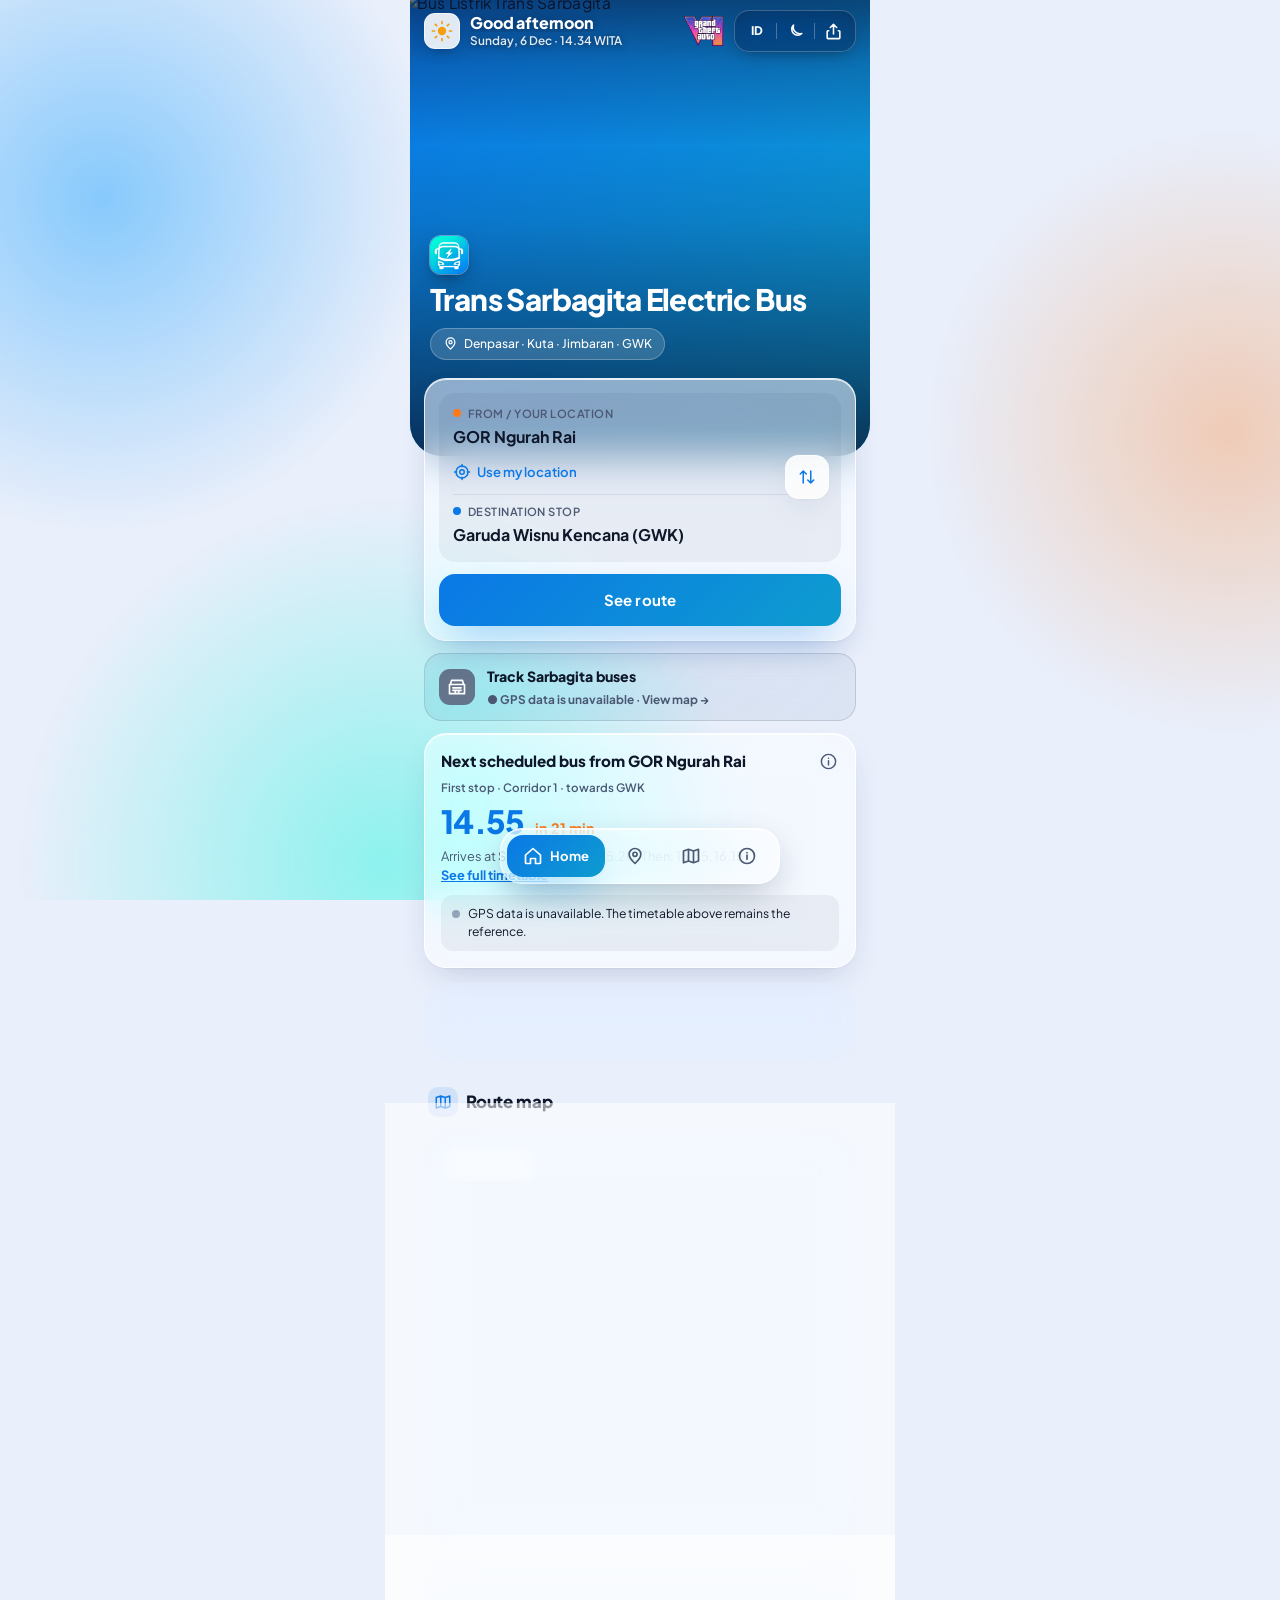
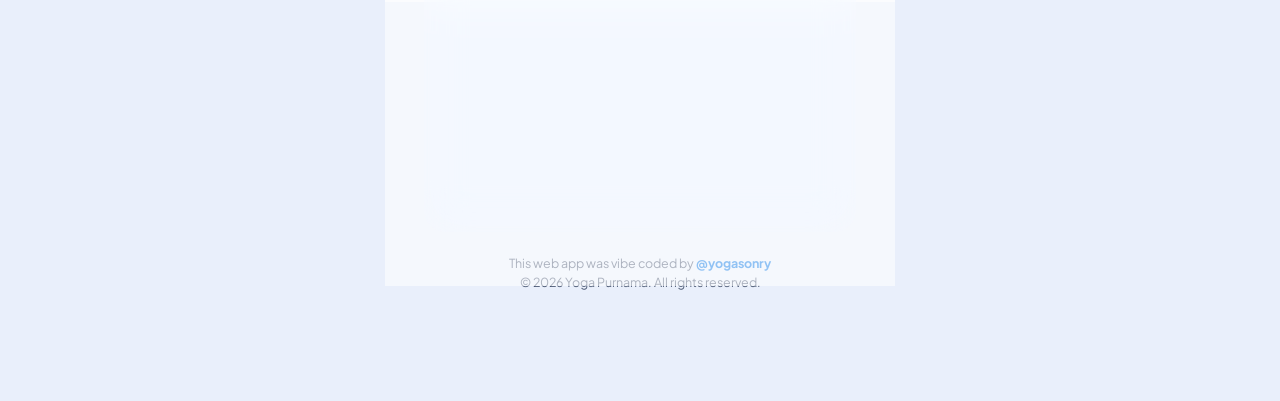
==== commit 5bf46f36: "Add files via upload" ====
--- a/index.html
+++ b/index.html
@@ -33,6 +33,7 @@
 <script async src="https://www.googletagmanager.com/gtag/js?id=G-MNK1FJ80QW"></script>
 <script>window.dataLayer=window.dataLayer||[];function gtag(){dataLayer.push(arguments)}gtag("js",new Date());gtag("config","G-MNK1FJ80QW");</script>
 <script src="theme-config.js"></script>
+<script>(function(){var c=window.SGT_THEME_CONFIG;if(!c||typeof c!=="object")c={};if(c.visualPreset!=="vice-city"&&c.visualPreset!=="classic"){var saved="";try{saved=localStorage.getItem("sarbagita-visual-preset")||""}catch(e){}c.visualPreset=saved==="vice-city"?"vice-city":"classic"}window.SGT_THEME_CONFIG=c;document.documentElement.setAttribute("data-visual-preset",c.visualPreset)})()</script>
 <link id="favicon32" rel="icon" type="image/png" sizes="32x32" href="icons/icon-32.png?v=2">
 <link id="favicon192" rel="icon" type="image/png" sizes="192x192" href="icons/icon-192.png?v=2">
 <link id="appleTouchIcon" rel="apple-touch-icon">
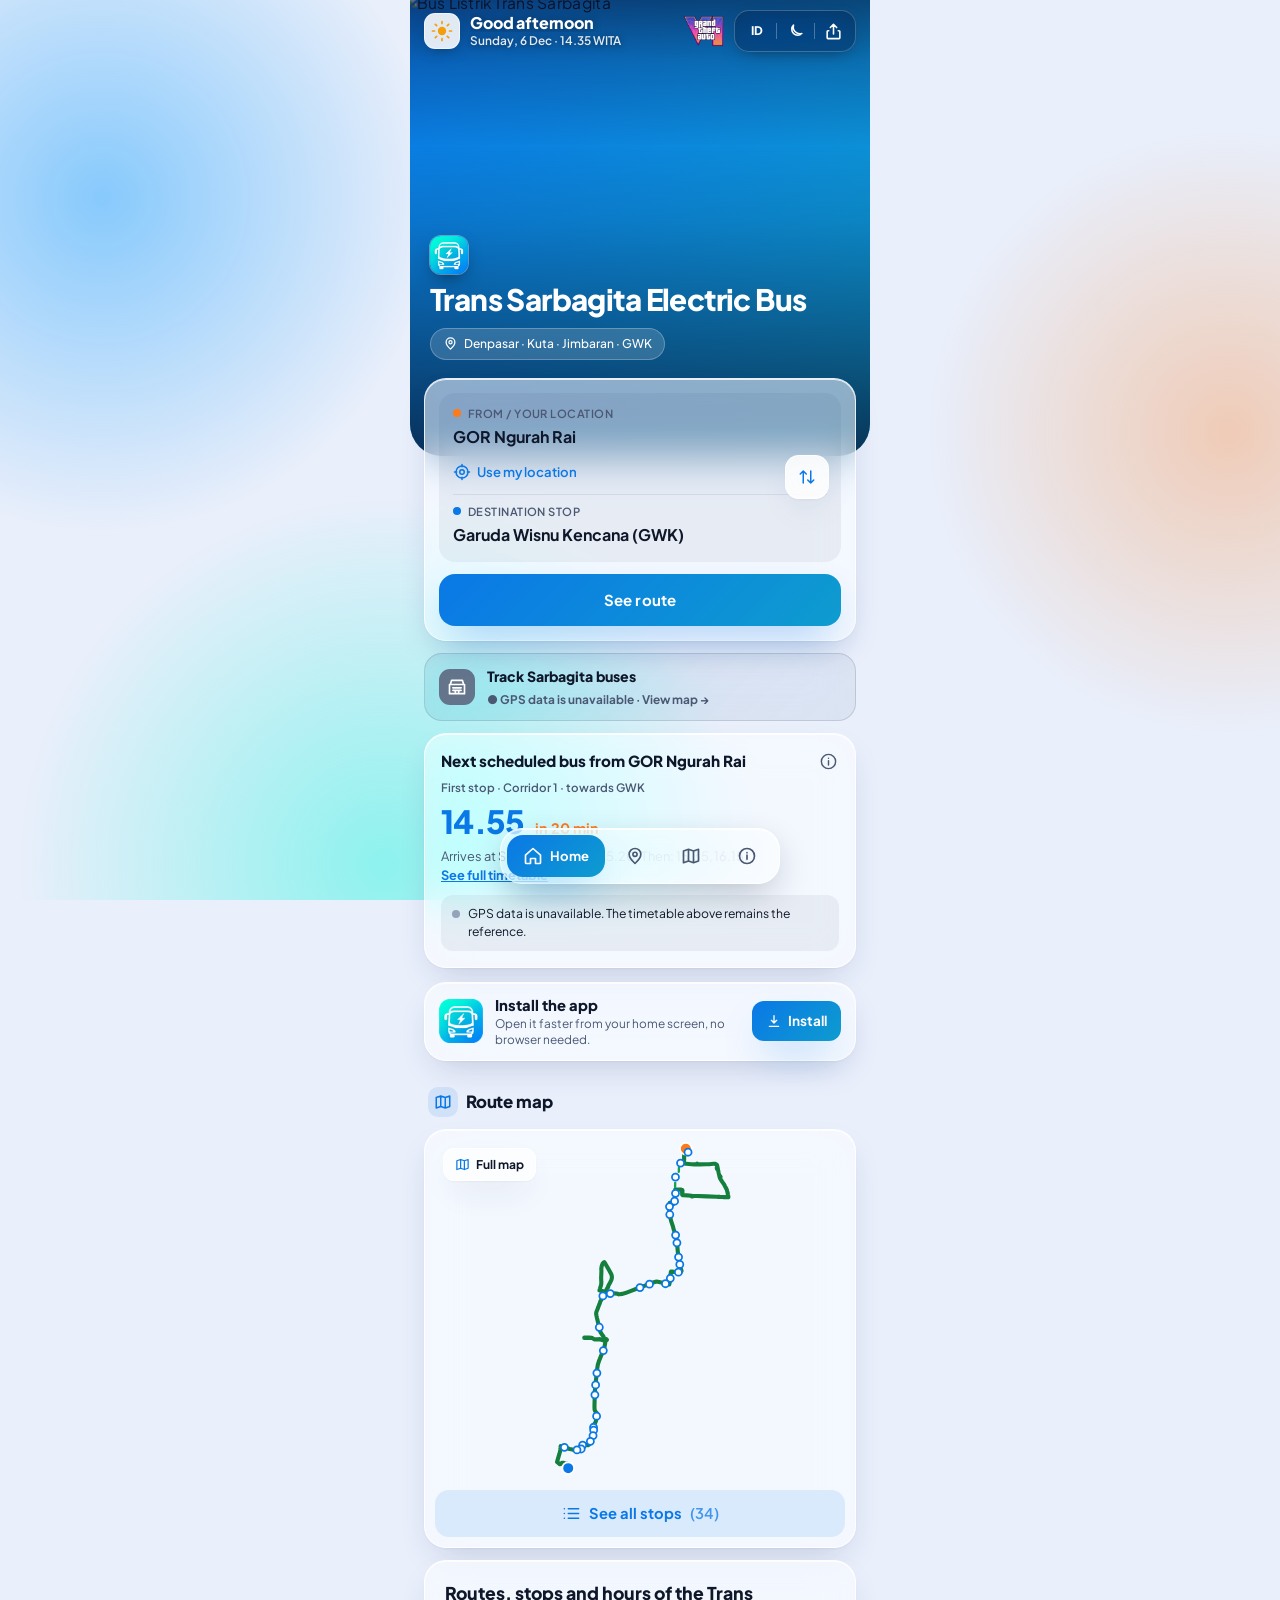
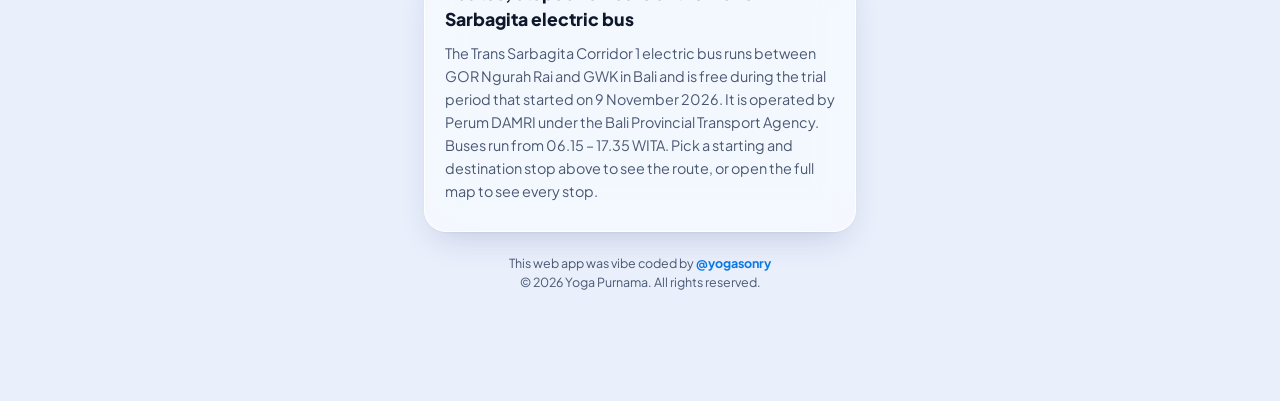
==== commit b577bfc1: "Add files via upload" ====
--- a/index.html
+++ b/index.html
@@ -291,7 +291,29 @@
 .night-splash.is-closing{opacity:0;pointer-events:none}
 @media (min-width:768px),(pointer:fine){.night-splash{display:none!important}}
 @media (prefers-reduced-motion:reduce){.night-splash{transition:none}}
-</style><link rel="stylesheet" href="vice-city-theme.css">
+</style><link rel="stylesheet" href="vice-city-theme.css"><style id="compact-mobile-header">
+@media (max-width:430px){
+  .abar{gap:6px;padding-left:10px;padding-right:10px}
+  .ag{flex:1 1 auto;gap:7px}
+  .ag>div{flex:1 1 auto;min-width:0}
+  .ag b{font-size:clamp(.84rem,4vw,1rem)}
+  .ag small#clock{max-width:100%;font-size:clamp(.58rem,3vw,.72rem);line-height:1.25;white-space:normal;overflow-wrap:anywhere}
+  .vice-theme-mobile{width:34px;height:32px}
+  .vice-theme-mobile .vice-theme-image{width:50px;height:40px}
+  .aa{padding:2px}
+  .ab{width:34px;height:32px}
+  .ab .ic{width:18px;height:18px}
+}
+@media (max-width:360px){
+  .abar{gap:4px;padding-left:8px;padding-right:8px}
+  .ag{gap:5px}
+  .ag b{font-size:.84rem}
+  .ag small#clock{font-size:.56rem}
+  .vice-theme-mobile{width:30px}
+  .vice-theme-mobile .vice-theme-image{width:45px;height:38px}
+  .ab{width:31px}
+}
+</style>
 </head><body>
 <div class="night-splash" id="nightSplash" aria-hidden="true"><img src="image/Jason_and_Lucia_Robbery_With_Logo_portrait.jpg" alt="" width="1800" height="3900" fetchpriority="high" decoding="async"></div>
 <div id="app">
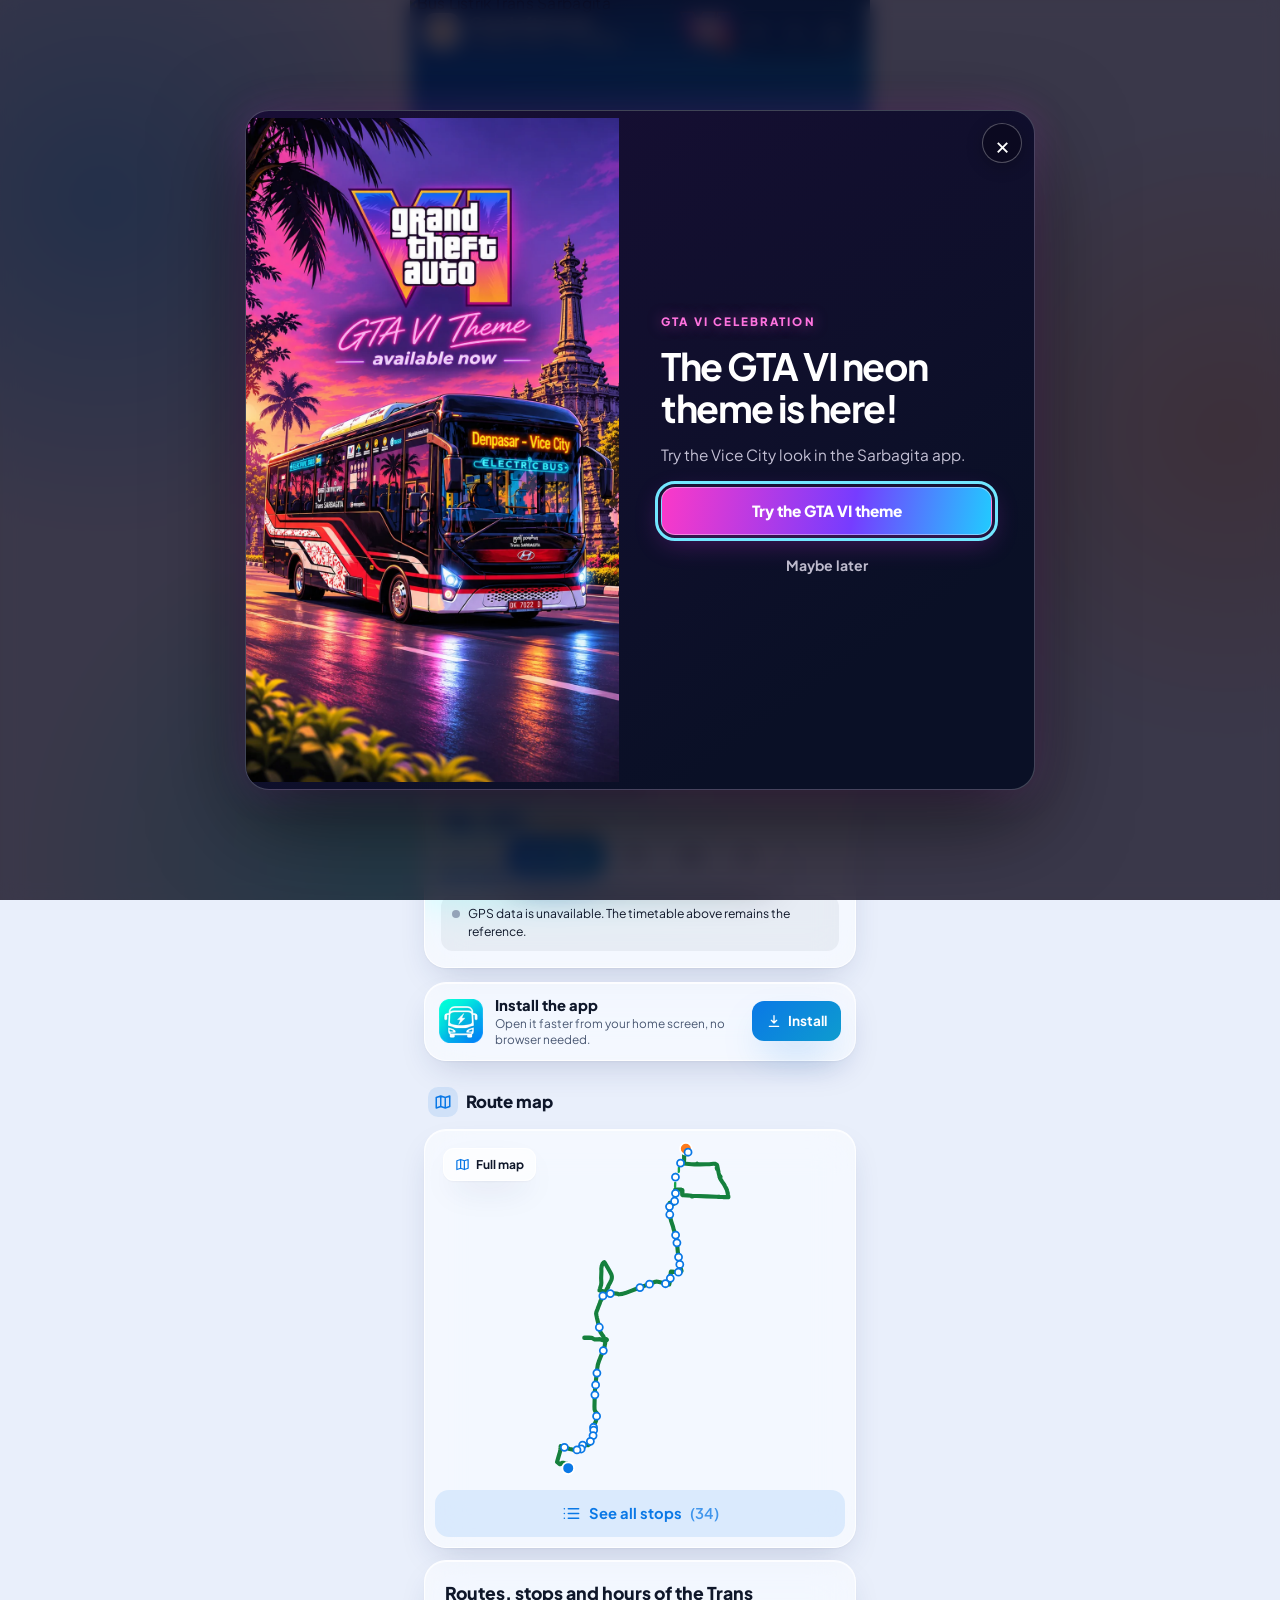
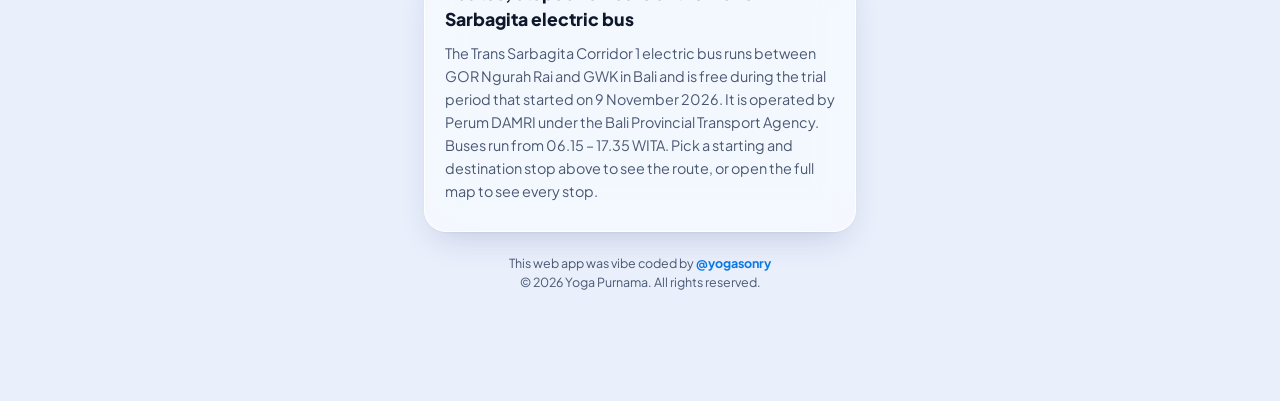
==== commit 965b3c8b: "Add files via upload" ====
--- a/index.html
+++ b/index.html
@@ -18,17 +18,17 @@
 <meta property="og:title" content="Bus Listrik Trans Sarbagita: Jadwal &amp; Halte Koridor 1 GOR – GWK">
 <meta property="og:description" content="Jadwal, rute, dan halte Bus Listrik Trans Sarbagita di Bali. Koridor 1 GOR Ngurah Rai – GWK, 20 keberangkatan mulai pukul 06.15 WITA, gratis selama masa uji coba.">
 <meta property="og:url" content="https://halte-sarbagita.online/">
-<meta property="og:image" content="https://res.cloudinary.com/dqqdjhb2x/image/upload/f_jpg,q_auto,c_fill,g_auto,w_1200,h_630/v1794641569/b3e5f9bc-d646-4a1f-b0fe-bdf2fdd433e1_mjuufd.png">
-<meta property="og:image:width" content="1200">
-<meta property="og:image:height" content="630">
-<meta property="og:image:alt" content="Bus listrik Trans Sarbagita">
+<meta property="og:image" content="https://res.cloudinary.com/dqqdjhb2x/image/upload/v1795109882/og_image_md0o8n.png">
+<meta property="og:image:width" content="1672">
+<meta property="og:image:height" content="941">
+<meta property="og:image:alt" content="Tampilan website Bus Listrik Trans Sarbagita dengan bus dan peta rute">
 <script type="application/ld+json">
 {"@context":"https://schema.org","@type":"WebSite","name":"Bus Listrik Trans Sarbagita","alternateName":["Bus Trans Sarbagita","Sarbagita"],"url":"https://halte-sarbagita.online/","inLanguage":"id"}
 </script>
 <meta name="twitter:card" content="summary_large_image">
 <meta name="twitter:title" content="Bus Listrik Trans Sarbagita: Jadwal &amp; Halte Koridor 1 GOR – GWK">
 <meta name="twitter:description" content="Jadwal, rute, dan halte Bus Listrik Trans Sarbagita di Bali. Koridor 1 GOR Ngurah Rai – GWK, 20 keberangkatan mulai pukul 06.15 WITA, gratis selama masa uji coba.">
-<meta name="twitter:image" content="https://res.cloudinary.com/dqqdjhb2x/image/upload/f_jpg,q_auto,c_fill,g_auto,w_1200,h_630/v1794641569/b3e5f9bc-d646-4a1f-b0fe-bdf2fdd433e1_mjuufd.png">
+<meta name="twitter:image" content="https://res.cloudinary.com/dqqdjhb2x/image/upload/v1795109882/og_image_md0o8n.png">
 <!-- Google Analytics -->
 <script async src="https://www.googletagmanager.com/gtag/js?id=G-MNK1FJ80QW"></script>
 <script>window.dataLayer=window.dataLayer||[];function gtag(){dataLayer.push(arguments)}gtag("js",new Date());gtag("config","G-MNK1FJ80QW");</script>
@@ -49,9 +49,9 @@
 <link rel="stylesheet" href="https://cdnjs.cloudflare.com/ajax/libs/leaflet/1.9.4/leaflet.css" media="print" onload="this.media='all'"><noscript><link rel="stylesheet" href="https://cdnjs.cloudflare.com/ajax/libs/leaflet/1.9.4/leaflet.css"></noscript>
 <meta name="theme-color" content="#0a78e6">
 <script>(function(){function w(){var n=new Date(Date.now()+288e5),m=n.getUTCHours()*60+n.getUTCMinutes(),k=m>=1110||m<360,d=m<360?new Date(n.getTime()-864e5):n;return{n:k,p:d.toISOString().slice(0,10)+(k?"N":"D")}}window.sgtTheme=function(){var x=w(),o=null;try{o=JSON.parse(sessionStorage.getItem("sarbagita-theme-v3")||"null")}catch(e){}return o&&o.p===x.p?o.t==="dark":x.n};window.sgtSave=function(dk){try{sessionStorage.setItem("sarbagita-theme-v3",JSON.stringify({t:dk?"dark":"light",p:w().p}))}catch(e){}};try{localStorage.removeItem("sarbagita-theme-v3");localStorage.removeItem("sarbagita-theme-v2")}catch(e){}if(sgtTheme())document.documentElement.setAttribute("data-theme","dark")})()</script>
-<script>(function(){var vice=window.SGT_THEME_CONFIG.visualPreset==="vice-city",dark=document.documentElement.getAttribute("data-theme")==="dark",src=vice?"https://res.cloudinary.com/dqqdjhb2x/image/upload/v1795103724/Neon_Vice_City_Electric_Bus_jkipbt.png":dark?"https://res.cloudinary.com/dqqdjhb2x/image/upload/v1795049322/Nighttime_Trans_SARBAGITA_Electric_Bus_qiukoc.png":"https://res.cloudinary.com/dqqdjhb2x/image/upload/v1794828889/Trans_Sarbagita_Electric_Bus_in_Bali_sero2q.png",l=document.createElement("link");l.rel="preload";l.as="image";l.href=src;l.fetchPriority="high";document.head.appendChild(l)})()</script>
+<script>(function(){var vice=window.SGT_THEME_CONFIG.visualPreset==="vice-city",dark=document.documentElement.getAttribute("data-theme")==="dark",src=vice?"https://res.cloudinary.com/dqqdjhb2x/image/upload/v1795130503/Neon_Vice_City_Electric_Bus_jkipbt.png":dark?"https://res.cloudinary.com/dqqdjhb2x/image/upload/v1795049322/Nighttime_Trans_SARBAGITA_Electric_Bus_qiukoc.png":"https://res.cloudinary.com/dqqdjhb2x/image/upload/v1794828889/Trans_Sarbagita_Electric_Bus_in_Bali_sero2q.png",l=document.createElement("link");l.rel="preload";l.as="image";l.href=src;l.fetchPriority="high";document.head.appendChild(l)})()</script>
 <script>(function(){var m=document.querySelector('meta[name="theme-color"]');if(m)m.content=window.SGT_THEME_CONFIG.visualPreset==="vice-city"?"#21103f":(document.documentElement.getAttribute("data-theme")==="dark"?"#0b1220":"#0a78e6")})()</script>
-<script>(function(){var root=document.documentElement,mobile=window.matchMedia&&window.matchMedia("(max-width: 767px) and (pointer: coarse)").matches;if(!mobile||root.getAttribute("data-theme")!=="dark"||root.getAttribute("data-visual-preset")!=="vice-city")return;var now=new Date(Date.now()+288e5),mins=now.getUTCHours()*60+now.getUTCMinutes(),nightDate=new Date(now);if(mins<360)nightDate.setUTCDate(nightDate.getUTCDate()-1);var key="sarbagita-night-splash:"+nightDate.toISOString().slice(0,10),seen=false;try{seen=localStorage.getItem(key)==="1";if(!seen)localStorage.setItem(key,"1")}catch(e){try{seen=sessionStorage.getItem(key)==="1";if(!seen)sessionStorage.setItem(key,"1")}catch(e2){}}if(!seen)root.classList.add("night-splash-active")})()</script>
+<script>(function(){var key="sarbagita-gta-launch-v2",seen=false;try{seen=localStorage.getItem(key)==="1"}catch(e){try{seen=sessionStorage.getItem(key)==="1"}catch(e2){}}if(seen)return;document.documentElement.classList.add("night-splash-active");var l=document.createElement("link");l.rel="preload";l.as="image";l.type="image/webp";l.href="image/neon-gta-vi-bus-bali-sunset.webp";l.fetchPriority="high";document.head.appendChild(l)})()</script>
 <style>
 :root{color-scheme:light;--sgt-id:"sgt-yg-fd69d51a";--b:#0a78e6;--b2:#0e9ccf;--bs:rgba(10,120,230,.11);--or:#ff7a1a;--tx:#0f172a;--mut:#4a5873;--ln:rgba(15,23,42,.08);--bg:#e9effb;--card:rgba(255,255,255,.85);--soft:rgba(15,23,42,.05);--glass:rgba(255,255,255,.55);--gb:rgba(255,255,255,.8);--sh:0 1px 2px rgba(15,23,42,.04),0 14px 34px -12px rgba(30,50,110,.22);--sh2:0 18px 40px -12px rgba(10,120,230,.4);--bl1:rgba(0,150,255,.42);--bl2:rgba(255,122,26,.3);--bl3:rgba(3,247,218,.4);--r:22px}
 :root[data-theme="dark"]{color-scheme:dark;--b:#3b82f6;--b2:#22c1d6;--bs:rgba(59,130,246,.15);--or:#fb923c;--tx:#f1f5f9;--mut:#aab6ca;--ln:rgba(226,232,240,.13);--bg:#0b1220;--card:rgba(20,31,51,.9);--soft:rgba(255,255,255,.07);--glass:rgba(15,23,42,.76);--gb:rgba(255,255,255,.13);--sh:0 1px 2px rgba(0,0,0,.4),0 14px 34px -12px rgba(0,0,0,.65);--sh2:0 12px 30px -14px rgba(59,130,246,.4);--bl1:rgba(48,133,255,.22);--bl2:rgba(14,165,233,.16);--bl3:rgba(14,165,233,.12)}
@@ -285,12 +285,28 @@
 :root[data-visual-preset="vice-city"] .wxi svg{filter:drop-shadow(0 0 5px rgba(67,220,255,.85)) drop-shadow(0 0 9px rgba(255,85,200,.38))}
 </style>
 <style>
-.night-splash{position:fixed;inset:0;z-index:99999;display:none;overflow:hidden;background:#21103f;opacity:1;transition:opacity .65s cubic-bezier(.22,.61,.36,1);touch-action:manipulation;-webkit-tap-highlight-color:transparent}
-.night-splash img{display:block;width:100%;height:100%;height:100dvh;object-fit:cover;object-position:center}
-html.night-splash-active .night-splash{display:block}
-.night-splash.is-closing{opacity:0;pointer-events:none}
-@media (min-width:768px),(pointer:fine){.night-splash{display:none!important}}
-@media (prefers-reduced-motion:reduce){.night-splash{transition:none}}
+.night-splash{position:fixed;inset:0;z-index:99999;display:grid;place-items:center;padding:max(12px,env(safe-area-inset-top)) 12px max(12px,env(safe-area-inset-bottom));overflow:auto;background:rgba(9,5,24,.78);-webkit-backdrop-filter:blur(10px) saturate(1.1);backdrop-filter:blur(10px) saturate(1.1);opacity:0;visibility:hidden;pointer-events:none;transition:opacity .28s ease,visibility .28s ease;touch-action:manipulation;-webkit-tap-highlight-color:transparent}
+.night-splash.is-open{opacity:1;visibility:visible;pointer-events:auto}
+.night-splash.is-closing{opacity:0;visibility:hidden;pointer-events:none}
+.night-splash-card{position:relative;display:grid;grid-template-columns:minmax(220px,.9fr) minmax(280px,1fr);width:min(790px,calc(100vw - 24px));height:min(82dvh,680px);min-height:450px;overflow:hidden;border:1px solid rgba(255,255,255,.22);border-radius:24px;background:linear-gradient(145deg,#190e36,#0a1026 80%);box-shadow:0 28px 90px rgba(0,0,0,.55),0 0 36px rgba(228,54,255,.18);transform:translateY(12px) scale(.985);transition:transform .32s cubic-bezier(.22,.61,.36,1)}
+.night-splash.is-open .night-splash-card{transform:translateY(0) scale(1)}
+.night-splash-media{min-width:0;min-height:0;display:grid;place-items:center;overflow:hidden;background:radial-gradient(ellipse at center,rgba(91,45,153,.3),transparent 72%)}
+.night-splash-picture{display:block;width:100%;height:100%}
+.night-splash-picture img{display:block;width:100%;height:100%;object-fit:contain;object-position:center;user-select:none;-webkit-user-drag:none}
+.night-splash-content{display:flex;flex-direction:column;align-items:flex-start;justify-content:center;gap:14px;min-width:0;padding:clamp(22px,4vw,42px);color:#fff}
+.night-splash-kicker{margin:0;color:#ff73df;font-size:.72rem;font-weight:800;letter-spacing:.18em;text-transform:uppercase;text-shadow:0 0 14px rgba(255,83,217,.55)}
+.night-splash-content h2{margin:0;font-size:clamp(1.55rem,3vw,2.35rem);line-height:1.12;letter-spacing:-.04em}
+.night-splash-copy{margin:0;color:rgba(241,236,255,.8);font-size:.96rem;line-height:1.55}
+.night-splash-actions{display:grid;gap:9px;width:100%;margin-top:6px}
+.night-splash-primary,.night-splash-later,.night-splash-close{font:inherit;cursor:pointer}
+.night-splash-primary{min-height:48px;padding:12px 18px;border:1px solid rgba(255,255,255,.4);border-radius:14px;background:linear-gradient(100deg,#fb39c8,#763cff 58%,#21cbff);color:#fff;font-size:.96rem;font-weight:800;box-shadow:0 8px 26px rgba(210,45,230,.28);transition:transform .18s ease,filter .18s ease}
+.night-splash-later{min-height:42px;padding:9px 14px;border:0;border-radius:12px;background:transparent;color:rgba(245,239,255,.76);font-size:.88rem;font-weight:700}
+.night-splash-close{position:absolute;top:12px;right:12px;z-index:1;display:grid;place-items:center;width:40px;height:40px;border:1px solid rgba(255,255,255,.28);border-radius:50%;background:rgba(10,8,28,.72);color:#fff;font-size:1.55rem;line-height:1;box-shadow:0 4px 16px rgba(0,0,0,.25)}
+.night-splash-primary:focus-visible,.night-splash-later:focus-visible,.night-splash-close:focus-visible{outline:3px solid #72e7ff;outline-offset:3px}
+@media(hover:hover){.night-splash-primary:hover{filter:brightness(1.12);transform:translateY(-1px)}.night-splash-later:hover{background:rgba(255,255,255,.08);color:#fff}}
+@media(max-width:640px){.night-splash{padding:12px}.night-splash-card{grid-template-columns:minmax(0,1fr);grid-template-rows:minmax(0,1fr) auto;width:min(440px,100%);height:auto;min-height:0;max-height:calc(100dvh - 24px);overflow:auto}.night-splash-media{height:min(54dvh,500px);min-height:0;padding:10px 14px 0}.night-splash-content{gap:10px;padding:12px 22px 20px}.night-splash-kicker{font-size:.65rem}.night-splash-content h2{font-size:clamp(1.35rem,6vw,1.8rem)}.night-splash-copy{font-size:.88rem}.night-splash-primary{min-height:46px}.night-splash-later{min-height:38px}.night-splash-close{top:10px;right:10px}}
+@media(max-height:520px) and (orientation:landscape){.night-splash{padding:10px}.night-splash-card{grid-template-columns:minmax(160px,.8fr) minmax(230px,1fr);grid-template-rows:minmax(0,1fr);width:min(760px,calc(100vw - 20px));height:calc(100dvh - 20px);min-height:0;max-height:none}.night-splash-media{height:auto;padding:10px}.night-splash-content{gap:8px;padding:18px 24px}.night-splash-content h2{font-size:clamp(1.2rem,4vh,1.8rem)}.night-splash-copy{font-size:.82rem}.night-splash-actions{gap:4px;margin-top:0}.night-splash-primary{min-height:40px;padding:8px 14px}.night-splash-later{min-height:34px;padding:6px}}
+@media(prefers-reduced-motion:reduce){.night-splash,.night-splash-card,.night-splash-primary{transition:none!important;scroll-behavior:auto!important}.night-splash-card{transform:none!important}}
 </style><link rel="stylesheet" href="vice-city-theme.css"><style id="compact-mobile-header">
 @media (max-width:430px){
   .abar{gap:6px;padding-left:10px;padding-right:10px}
@@ -298,8 +314,8 @@
   .ag>div{flex:1 1 auto;min-width:0}
   .ag b{font-size:clamp(.84rem,4vw,1rem)}
   .ag small#clock{max-width:100%;font-size:clamp(.58rem,3vw,.72rem);line-height:1.25;white-space:normal;overflow-wrap:anywhere}
-  .vice-theme-mobile{width:34px;height:32px}
-  .vice-theme-mobile .vice-theme-image{width:50px;height:40px}
+  .vice-theme-mobile{width:40px;height:36px;margin-right:8px;border:1px solid var(--gb);border-radius:12px;background:var(--card);box-shadow:var(--sh)}
+  .vice-theme-mobile .vice-theme-image{width:40px;height:33px}
   .aa{padding:2px}
   .ab{width:34px;height:32px}
   .ab .ic{width:18px;height:18px}
@@ -309,17 +325,20 @@
   .ag{gap:5px}
   .ag b{font-size:.84rem}
   .ag small#clock{font-size:.56rem}
-  .vice-theme-mobile{width:30px}
-  .vice-theme-mobile .vice-theme-image{width:45px;height:38px}
+  .vice-theme-mobile{width:36px;height:34px;margin-right:6px}
+  .vice-theme-mobile .vice-theme-image{width:36px;height:30px}
   .ab{width:31px}
 }
 </style>
+<style id="mobile-transparent-gta-mark">
+@media(max-width:767px){.vice-theme-mobile{-webkit-appearance:none;appearance:none;background:transparent!important;background-color:transparent!important;border:0!important;box-shadow:none!important}.vice-theme-mobile .vice-theme-image{background:transparent!important;background-color:transparent!important}}
+</style>
 </head><body>
-<div class="night-splash" id="nightSplash" aria-hidden="true"><img src="image/Jason_and_Lucia_Robbery_With_Logo_portrait.jpg" alt="" width="1800" height="3900" fetchpriority="high" decoding="async"></div>
+<div class="night-splash" id="nightSplash" aria-hidden="true"><div class="night-splash-card" role="dialog" aria-modal="true" aria-labelledby="nightSplashTitle"><button class="night-splash-close" id="nightSplashClose" type="button" aria-label="Tutup" title="Tutup">×</button><div class="night-splash-media"><picture class="night-splash-picture"><source srcset="image/neon-gta-vi-bus-bali-sunset.webp" type="image/webp"><img id="nightSplashImage" src="image/Neon GTA VI Bus in Bali Sunset.png" alt="Poster tema neon GTA VI Sarbagita dengan bus di Bali saat matahari terbenam" width="900" height="1600" fetchpriority="high" decoding="async"></picture></div><div class="night-splash-content"><p class="night-splash-kicker"><span class="vi">Perayaan GTA VI</span><span class="ve">GTA VI celebration</span></p><h2 id="nightSplashTitle"><span class="vi">Tema neon GTA VI sudah hadir!</span><span class="ve">The GTA VI neon theme is here!</span></h2><p class="night-splash-copy"><span class="vi">Coba suasana Vice City di aplikasi Sarbagita.</span><span class="ve">Try the Vice City look in the Sarbagita app.</span></p><div class="night-splash-actions"><button class="night-splash-primary" id="nightSplashTry" type="button"><span class="vi">Coba tema GTA VI</span><span class="ve">Try the GTA VI theme</span></button><button class="night-splash-later" id="nightSplashLater" type="button"><span class="vi">Nanti saja</span><span class="ve">Maybe later</span></button></div></div></div></div>
 <div id="app">
-<header class="abar" id="abar"><div class="ag"><span class="gic" id="gic" aria-hidden="true"></span><div><b id="greet">Selamat datang</b><small id="clock"></small></div></div><button class="vice-theme-toggle vice-theme-mobile" id="viceThemeBtnMobile" type="button" aria-label="Tema neon GTA VI" title="Tema Vice City neon" aria-pressed="false"><img class="vice-theme-image" src="icons/GTA-6-Logo-PNG-from-Grand-Theft-Auto-VI-Transparent.png" alt="" width="54" height="44"></button><div class="aa" role="group" aria-label="Pengaturan"><button class="ab abl" id="lgBtn" type="button" aria-label="Ganti bahasa" title="English / Bahasa Indonesia">EN</button><button class="ab" id="thBtn" type="button" aria-label="Ganti mode terang atau gelap" title="Mode terang / gelap"><svg class="ic moon" viewBox="0 0 24 24"><path d="M20 14.5A8.5 8.5 0 0 1 9.5 4a7 7 0 1 0 10.5 10.5z"/></svg><svg class="ic sun" viewBox="0 0 24 24"><circle cx="12" cy="12" r="4"/><path d="M12 2v2M12 20v2M4.9 4.9l1.4 1.4M17.7 17.7l1.4-1.4M2 12h2M20 12h2M4.9 19.1l1.4-1.4M17.7 6.3l1.4-1.4"/></svg></button><button class="ab" id="shareBtn" type="button" aria-label="Bagikan aplikasi" title="Bagikan"><svg class="ic" viewBox="0 0 24 24"><path d="M12 3v12M12 3l-4 4M12 3l4 4M6 11H5a1 1 0 0 0-1 1v8a1 1 0 0 0 1 1h14a1 1 0 0 0 1-1v-8a1 1 0 0 0-1-1h-1"/></svg></button></div></header><div class="shbg" id="ccbg" hidden><div class="shs" role="dialog" aria-modal="true" aria-labelledby="ccTitle"><div class="shh"><b id="ccTitle">Hubungi call centre</b><button type="button" class="shx" id="ccx" aria-label="Tutup">×</button></div><p class="ccl">Trans Sarbagita · 0811 3850 900</p><a class="cco ccw" href="https://wa.me/628113850900" target="_blank" rel="noopener"><span class="cci"><svg viewBox="0 0 24 24" aria-hidden="true"><path d="M12 3.2a8.8 8.8 0 0 0-7.6 13.2L3.3 20.7l4.4-1.1A8.8 8.8 0 1 0 12 3.2z" fill="none" stroke="currentColor" stroke-width="1.8" stroke-linejoin="round"/><path d="M9.2 8.1c.2-.4.4-.4.6-.4h.5c.2 0 .4 0 .5.4l.7 1.6c.1.2 0 .4-.1.6l-.4.5c-.1.1-.2.3 0 .5.5.9 1.3 1.7 2.3 2.2.2.1.4.1.5-.1l.5-.6c.1-.2.3-.2.5-.1l1.5.7c.2.1.3.2.3.4 0 .5-.2 1.1-.6 1.4-.5.4-1.2.6-2 .4-1.6-.4-3.4-1.8-4.3-3.3-.6-1-.9-2-.6-2.9.1-.4.4-.9.7-1.2z" fill="currentColor"/></svg></span><span><b>Chat WhatsApp</b><small>Pakai kuota internet</small></span></a><a class="cco cct" href="tel:08113850900"><span class="cci"><svg class="ic" viewBox="0 0 24 24" aria-hidden="true"><path d="M5 4h4l2 5-2.5 1.5a11 11 0 0 0 5 5L15 13l5 2v4a2 2 0 0 1-2 2A16 16 0 0 1 3 6a2 2 0 0 1 2-2z"/></svg></span><span><b>Telepon</b><small>Pakai pulsa, untuk keadaan darurat</small></span></a></div></div><div class="atoast" id="atoast" role="status" aria-live="polite"></div><div class="shbg" id="shbg" hidden><div class="shs" role="dialog" aria-modal="true" aria-labelledby="sht"><div class="shh"><b id="sht">Bagikan aplikasi</b><button type="button" class="shx" id="shx" aria-label="Tutup">×</button></div><div class="shl"><span class="app-icon-crossfade" style="--app-icon-size:40px;width:40px;height:40px" aria-hidden="true"><img class="app-icon-layer app-icon-day" src="icons/icon-64.png?v=2" alt="" width="40" height="40" draggable="false"><img class="app-icon-layer app-icon-night" src="icons/neon-icon-64.png" alt="" width="40" height="40" draggable="false"></span><div><b>Bus Listrik Trans Sarbagita</b><small>halte-sarbagita.online</small></div></div><div class="shg"><button type="button" class="shi" data-s="wa"><span class="shc" style="background:#25D366"><svg viewBox="0 0 24 24"><path d="M12 3.2a8.8 8.8 0 0 0-7.6 13.2L3.3 20.7l4.4-1.1A8.8 8.8 0 1 0 12 3.2z" fill="none" stroke="#fff" stroke-width="1.8" stroke-linejoin="round"/><path d="M9.2 8.1c.2-.4.4-.4.6-.4h.5c.2 0 .4 0 .5.4l.7 1.6c.1.2 0 .4-.1.6l-.4.5c-.1.1-.2.3 0 .5.5.9 1.3 1.7 2.3 2.2.2.1.4.1.5-.1l.5-.6c.1-.2.3-.2.5-.1l1.5.7c.2.1.3.2.3.4 0 .5-.2 1.1-.6 1.4-.5.4-1.2.6-2 .4-1.6-.4-3.4-1.8-4.3-3.3-.6-1-.9-2-.6-2.9.1-.4.4-.9.7-1.2z" fill="#fff"/></svg></span><span>WhatsApp</span></button><button type="button" class="shi" data-s="fb"><span class="shc" style="background:#1877F2"><svg viewBox="0 0 24 24"><path d="M13.4 21v-7.6h2.6l.4-3h-3V8.5c0-.9.3-1.5 1.5-1.5h1.6V4.3c-.3 0-1.2-.1-2.3-.1-2.3 0-3.9 1.4-3.9 4v2.2H7.7v3h2.6V21z" fill="#fff"/></svg></span><span>Facebook</span></button><button type="button" class="shi" data-s="tg"><span class="shc" style="background:#2AABEE"><svg viewBox="0 0 24 24"><path d="M20.5 4.6 3.6 11.1c-1 .4-1 1.6 0 1.9l4.2 1.3 1.6 5c.2.7 1.1.9 1.6.3l2.4-2.3 4.3 3.2c.6.4 1.4.1 1.6-.6l2.8-13.2c.2-.9-.7-1.6-1.6-1.1z" fill="#fff"/><path d="m8 14.3 9.3-6.4-7.3 7.8" fill="none" stroke="#2AABEE" stroke-width="1.2"/></svg></span><span>Telegram</span></button><button type="button" class="shi" data-s="x"><span class="shc" style="background:#111"><svg viewBox="0 0 24 24"><path d="M5 4.5h3.9l3.6 5 4.3-5h1.9l-5.3 6.2 6.1 8.8h-3.9l-3.9-5.5-4.7 5.5H5.1l5.8-6.8z" fill="#fff"/></svg></span><span>X</span></button><button type="button" class="shi" data-s="mail"><span class="shc" style="background:#64748b"><svg viewBox="0 0 24 24"><rect x="3.5" y="6" width="17" height="12" rx="2" fill="none" stroke="#fff" stroke-width="1.8"/><path d="m4.5 7.5 7.5 5.5 7.5-5.5" fill="none" stroke="#fff" stroke-width="1.8" stroke-linejoin="round"/></svg></span><span>Email</span></button><button type="button" class="shi" data-s="copy"><span class="shc" style="background:#0a78e6"><svg viewBox="0 0 24 24"><path d="M10 14a4 4 0 0 0 5.7 0l3-3a4 4 0 0 0-5.7-5.7l-1 1M14 10a4 4 0 0 0-5.7 0l-3 3a4 4 0 0 0 5.7 5.7l1-1" fill="none" stroke="#fff" stroke-width="1.8" stroke-linecap="round"/></svg></span><span>Salin tautan</span></button><button type="button" class="shi" data-s="more"><span class="shc" style="background:#475569"><svg viewBox="0 0 24 24"><circle cx="6" cy="12" r="1.7" fill="#fff"/><circle cx="12" cy="12" r="1.7" fill="#fff"/><circle cx="18" cy="12" r="1.7" fill="#fff"/></svg></span><span>Lainnya</span></button></div></div></div>
+<header class="abar" id="abar"><div class="ag"><span class="gic" id="gic" aria-hidden="true"></span><div><b id="greet">Selamat datang</b><small id="clock"></small></div></div><button class="vice-theme-toggle vice-theme-mobile" id="viceThemeBtnMobile" type="button" aria-label="Tema neon GTA VI" title="Tema Vice City neon" aria-pressed="false"><img class="vice-theme-image" src="icons/gta-vi-logo-transparent-v2.png" alt="" width="54" height="44"></button><div class="aa" role="group" aria-label="Pengaturan"><button class="ab abl" id="lgBtn" type="button" aria-label="Ganti bahasa" title="English / Bahasa Indonesia">EN</button><button class="ab" id="thBtn" type="button" aria-label="Ganti mode terang atau gelap" title="Mode terang / gelap"><svg class="ic moon" viewBox="0 0 24 24"><path d="M20 14.5A8.5 8.5 0 0 1 9.5 4a7 7 0 1 0 10.5 10.5z"/></svg><svg class="ic sun" viewBox="0 0 24 24"><circle cx="12" cy="12" r="4"/><path d="M12 2v2M12 20v2M4.9 4.9l1.4 1.4M17.7 17.7l1.4-1.4M2 12h2M20 12h2M4.9 19.1l1.4-1.4M17.7 6.3l1.4-1.4"/></svg></button><button class="ab" id="shareBtn" type="button" aria-label="Bagikan aplikasi" title="Bagikan"><svg class="ic" viewBox="0 0 24 24"><path d="M12 3v12M12 3l-4 4M12 3l4 4M6 11H5a1 1 0 0 0-1 1v8a1 1 0 0 0 1 1h14a1 1 0 0 0 1-1v-8a1 1 0 0 0-1-1h-1"/></svg></button></div></header><div class="shbg" id="ccbg" hidden><div class="shs" role="dialog" aria-modal="true" aria-labelledby="ccTitle"><div class="shh"><b id="ccTitle">Hubungi call centre</b><button type="button" class="shx" id="ccx" aria-label="Tutup">×</button></div><p class="ccl">Trans Sarbagita · 0811 3850 900</p><a class="cco ccw" href="https://wa.me/628113850900" target="_blank" rel="noopener"><span class="cci"><svg viewBox="0 0 24 24" aria-hidden="true"><path d="M12 3.2a8.8 8.8 0 0 0-7.6 13.2L3.3 20.7l4.4-1.1A8.8 8.8 0 1 0 12 3.2z" fill="none" stroke="currentColor" stroke-width="1.8" stroke-linejoin="round"/><path d="M9.2 8.1c.2-.4.4-.4.6-.4h.5c.2 0 .4 0 .5.4l.7 1.6c.1.2 0 .4-.1.6l-.4.5c-.1.1-.2.3 0 .5.5.9 1.3 1.7 2.3 2.2.2.1.4.1.5-.1l.5-.6c.1-.2.3-.2.5-.1l1.5.7c.2.1.3.2.3.4 0 .5-.2 1.1-.6 1.4-.5.4-1.2.6-2 .4-1.6-.4-3.4-1.8-4.3-3.3-.6-1-.9-2-.6-2.9.1-.4.4-.9.7-1.2z" fill="currentColor"/></svg></span><span><b>Chat WhatsApp</b><small>Pakai kuota internet</small></span></a><a class="cco cct" href="tel:08113850900"><span class="cci"><svg class="ic" viewBox="0 0 24 24" aria-hidden="true"><path d="M5 4h4l2 5-2.5 1.5a11 11 0 0 0 5 5L15 13l5 2v4a2 2 0 0 1-2 2A16 16 0 0 1 3 6a2 2 0 0 1 2-2z"/></svg></span><span><b>Telepon</b><small>Pakai pulsa, untuk keadaan darurat</small></span></a></div></div><div class="atoast" id="atoast" role="status" aria-live="polite"></div><div class="shbg" id="shbg" hidden><div class="shs" role="dialog" aria-modal="true" aria-labelledby="sht"><div class="shh"><b id="sht">Bagikan aplikasi</b><button type="button" class="shx" id="shx" aria-label="Tutup">×</button></div><div class="shl"><span class="app-icon-crossfade" style="--app-icon-size:40px;width:40px;height:40px" aria-hidden="true"><img class="app-icon-layer app-icon-day" src="icons/icon-64.png?v=2" alt="" width="40" height="40" draggable="false"><img class="app-icon-layer app-icon-night" src="icons/neon-icon-64.png" alt="" width="40" height="40" draggable="false"></span><div><b>Bus Listrik Trans Sarbagita</b><small>halte-sarbagita.online</small></div></div><div class="shg"><button type="button" class="shi" data-s="wa"><span class="shc" style="background:#25D366"><svg viewBox="0 0 24 24"><path d="M12 3.2a8.8 8.8 0 0 0-7.6 13.2L3.3 20.7l4.4-1.1A8.8 8.8 0 1 0 12 3.2z" fill="none" stroke="#fff" stroke-width="1.8" stroke-linejoin="round"/><path d="M9.2 8.1c.2-.4.4-.4.6-.4h.5c.2 0 .4 0 .5.4l.7 1.6c.1.2 0 .4-.1.6l-.4.5c-.1.1-.2.3 0 .5.5.9 1.3 1.7 2.3 2.2.2.1.4.1.5-.1l.5-.6c.1-.2.3-.2.5-.1l1.5.7c.2.1.3.2.3.4 0 .5-.2 1.1-.6 1.4-.5.4-1.2.6-2 .4-1.6-.4-3.4-1.8-4.3-3.3-.6-1-.9-2-.6-2.9.1-.4.4-.9.7-1.2z" fill="#fff"/></svg></span><span>WhatsApp</span></button><button type="button" class="shi" data-s="fb"><span class="shc" style="background:#1877F2"><svg viewBox="0 0 24 24"><path d="M13.4 21v-7.6h2.6l.4-3h-3V8.5c0-.9.3-1.5 1.5-1.5h1.6V4.3c-.3 0-1.2-.1-2.3-.1-2.3 0-3.9 1.4-3.9 4v2.2H7.7v3h2.6V21z" fill="#fff"/></svg></span><span>Facebook</span></button><button type="button" class="shi" data-s="tg"><span class="shc" style="background:#2AABEE"><svg viewBox="0 0 24 24"><path d="M20.5 4.6 3.6 11.1c-1 .4-1 1.6 0 1.9l4.2 1.3 1.6 5c.2.7 1.1.9 1.6.3l2.4-2.3 4.3 3.2c.6.4 1.4.1 1.6-.6l2.8-13.2c.2-.9-.7-1.6-1.6-1.1z" fill="#fff"/><path d="m8 14.3 9.3-6.4-7.3 7.8" fill="none" stroke="#2AABEE" stroke-width="1.2"/></svg></span><span>Telegram</span></button><button type="button" class="shi" data-s="x"><span class="shc" style="background:#111"><svg viewBox="0 0 24 24"><path d="M5 4.5h3.9l3.6 5 4.3-5h1.9l-5.3 6.2 6.1 8.8h-3.9l-3.9-5.5-4.7 5.5H5.1l5.8-6.8z" fill="#fff"/></svg></span><span>X</span></button><button type="button" class="shi" data-s="mail"><span class="shc" style="background:#64748b"><svg viewBox="0 0 24 24"><rect x="3.5" y="6" width="17" height="12" rx="2" fill="none" stroke="#fff" stroke-width="1.8"/><path d="m4.5 7.5 7.5 5.5 7.5-5.5" fill="none" stroke="#fff" stroke-width="1.8" stroke-linejoin="round"/></svg></span><span>Email</span></button><button type="button" class="shi" data-s="copy"><span class="shc" style="background:#0a78e6"><svg viewBox="0 0 24 24"><path d="M10 14a4 4 0 0 0 5.7 0l3-3a4 4 0 0 0-5.7-5.7l-1 1M14 10a4 4 0 0 0-5.7 0l-3 3a4 4 0 0 0 5.7 5.7l1-1" fill="none" stroke="#fff" stroke-width="1.8" stroke-linecap="round"/></svg></span><span>Salin tautan</span></button><button type="button" class="shi" data-s="more"><span class="shc" style="background:#475569"><svg viewBox="0 0 24 24"><circle cx="6" cy="12" r="1.7" fill="#fff"/><circle cx="12" cy="12" r="1.7" fill="#fff"/><circle cx="18" cy="12" r="1.7" fill="#fff"/></svg></span><span>Lainnya</span></button></div></div></div>
 <section class="view on" id="v-home">
- <div class="hero"><div class="hero-photos"><img class="hero-photo hero-photo-day" alt="Bus Listrik Trans Sarbagita" data-classic-src="https://res.cloudinary.com/dqqdjhb2x/image/upload/v1794828889/Trans_Sarbagita_Electric_Bus_in_Bali_sero2q.png" data-vice-city-src="https://res.cloudinary.com/dqqdjhb2x/image/upload/v1795103724/Neon_Vice_City_Electric_Bus_jkipbt.png" src="https://res.cloudinary.com/dqqdjhb2x/image/upload/v1794828889/Trans_Sarbagita_Electric_Bus_in_Bali_sero2q.png" width="460" height="280" fetchpriority="high" decoding="async"><img class="hero-photo hero-photo-night" alt="" data-classic-src="https://res.cloudinary.com/dqqdjhb2x/image/upload/v1795049322/Nighttime_Trans_SARBAGITA_Electric_Bus_qiukoc.png" data-vice-city-src="https://res.cloudinary.com/dqqdjhb2x/image/upload/v1795103724/Neon_Vice_City_Electric_Bus_jkipbt.png" src="https://res.cloudinary.com/dqqdjhb2x/image/upload/v1795049322/Nighttime_Trans_SARBAGITA_Electric_Bus_qiukoc.png" width="460" height="280" fetchpriority="low" decoding="async"></div><div class="ov"><span class="hlogo app-icon-crossfade" aria-hidden="true"><img class="app-icon-layer app-icon-day" src="icons/icon-64.png?v=2" alt="" width="38" height="38" draggable="false"><img class="app-icon-layer app-icon-night" src="icons/neon-icon-64.png" alt="" width="38" height="38" draggable="false"></span><h1>Bus Listrik Trans Sarbagita</h1><div class="chips"><span class="chip"><svg class="ic" viewBox="0 0 24 24"><path d="M12 21s-7-6.2-7-11a7 7 0 0 1 14 0c0 4.8-7 11-7 11z"/><circle cx="12" cy="10" r="2.5"/></svg> Denpasar · Kuta · Jimbaran · GWK</span></div></div></div>
+ <div class="hero"><div class="hero-photos"><img class="hero-photo hero-photo-day" alt="Bus Listrik Trans Sarbagita" data-classic-src="https://res.cloudinary.com/dqqdjhb2x/image/upload/v1794828889/Trans_Sarbagita_Electric_Bus_in_Bali_sero2q.png" data-vice-city-src="https://res.cloudinary.com/dqqdjhb2x/image/upload/v1795130503/Neon_Vice_City_Electric_Bus_jkipbt.png" src="https://res.cloudinary.com/dqqdjhb2x/image/upload/v1794828889/Trans_Sarbagita_Electric_Bus_in_Bali_sero2q.png" width="460" height="280" fetchpriority="high" decoding="async"><img class="hero-photo hero-photo-night" alt="" data-classic-src="https://res.cloudinary.com/dqqdjhb2x/image/upload/v1795049322/Nighttime_Trans_SARBAGITA_Electric_Bus_qiukoc.png" data-vice-city-src="https://res.cloudinary.com/dqqdjhb2x/image/upload/v1795130503/Neon_Vice_City_Electric_Bus_jkipbt.png" src="https://res.cloudinary.com/dqqdjhb2x/image/upload/v1795049322/Nighttime_Trans_SARBAGITA_Electric_Bus_qiukoc.png" width="460" height="280" fetchpriority="low" decoding="async"></div><div class="ov"><span class="hlogo app-icon-crossfade" aria-hidden="true"><img class="app-icon-layer app-icon-day" src="icons/icon-64.png?v=2" alt="" width="38" height="38" draggable="false"><img class="app-icon-layer app-icon-night" src="icons/neon-icon-64.png" alt="" width="38" height="38" draggable="false"></span><h1>Bus Listrik Trans Sarbagita</h1><div class="chips"><span class="chip"><svg class="ic" viewBox="0 0 24 24"><path d="M12 21s-7-6.2-7-11a7 7 0 0 1 14 0c0 4.8-7 11-7 11z"/><circle cx="12" cy="10" r="2.5"/></svg> Denpasar · Kuta · Jimbaran · GWK</span></div></div></div>
 <script>/* Pilih still yang sesuai sebelum halaman ditampilkan. */(function(){var preset=window.SGT_THEME_CONFIG.visualPreset;document.querySelectorAll(".hero-photo").forEach(function(img){var src=preset==="vice-city"?img.dataset.viceCitySrc:img.dataset.classicSrc;if(src)img.src=src})})()</script>
  <div class="card srch">
   <div class="pills" id="hp"></div>
@@ -358,7 +377,7 @@
  <div class="card inst" hidden><span class="app-icon-crossfade" style="--app-icon-size:44px;width:44px;height:44px" aria-hidden="true"><img class="app-icon-layer app-icon-day" src="icons/icon-64.png?v=2" alt="" width="44" height="44" draggable="false"><img class="app-icon-layer app-icon-night" src="icons/neon-icon-64.png" alt="" width="44" height="44" draggable="false"></span><div class="tx"><b>Pasang aplikasi</b><small>Buka lebih cepat dari layar utama, tanpa browser.</small></div><button class="instb" type="button"><svg class="ic" viewBox="0 0 24 24"><path d="M12 4v11M12 15l-4-4M12 15l4-4M5 20h14"/></svg> Pasang</button><div class="insth" role="status"></div></div>
 </section>
 </div>
-<button class="vice-theme-toggle vice-theme-desktop" id="viceThemeBtnDesktop" type="button" aria-label="Tema neon GTA VI" title="Tema Vice City neon" aria-pressed="false"><img class="vice-theme-image" src="icons/GTA-6-Logo-PNG-from-Grand-Theft-Auto-VI-Transparent.png" alt="" width="54" height="44"></button>
+<button class="vice-theme-toggle vice-theme-desktop" id="viceThemeBtnDesktop" type="button" aria-label="Tema neon GTA VI" title="Tema Vice City neon" aria-pressed="false"><img class="vice-theme-image" src="icons/gta-vi-logo-transparent-v2.png" alt="" width="54" height="44"></button>
 <button class="lgb" id="lg" type="button" aria-label="Ganti bahasa" title="English / Bahasa Indonesia">EN</button>
 <button class="thb" id="th" type="button" aria-label="Ganti mode terang atau gelap" title="Mode terang / gelap"><svg class="ic sun" viewBox="0 0 24 24"><circle cx="12" cy="12" r="4"/><path d="M12 2v2M12 20v2M4.9 4.9l1.4 1.4M17.7 17.7l-1.4 1.4M2 12h2M20 12h2M4.9 19.1l1.4-1.4M17.7 6.3l1.4-1.4"/></svg><svg class="ic moon" viewBox="0 0 24 24"><path d="M20 14.5A8.5 8.5 0 0 1 9.5 4a7 7 0 1 0 10.5 10.5z"/></svg></button>
 <nav id="nav"><div>
@@ -368,7 +387,7 @@
 <button data-v="info" type="button" aria-label="Info" title="Info"><svg viewBox="0 0 24 24"><circle cx="12" cy="12" r="9"/><path d="M12 11v5M12 8h.01"/></svg><span>Info</span></button>
 </div></nav>
 <script>
-var D={"c1":{"a":[["GOR Ngurah Rai",-8.649398,115.223423,0],["SMAN 7 Denpasar",-8.651106,115.224521,0],["Surapati 1 (Kayu Mas)",-8.656537,115.220768,0],["RSAD Udayana",-8.663538,115.218236,0],["UNUD Sudirman 1",-8.671687,115.218247,0],["Halte Grand Sudirman",-8.675573,115.217783,0],["Prima Medika Timur",-8.678278,115.215253,0],["Alfamart Sesetan",-8.682253,115.21539,0],["Circle K Sesetan",-8.692562,115.218308,0],["IALF Bali Timur",-8.696387,115.218961,0],["McDonald Sesetan",-8.703544,115.219776,0],["Rumah Berdaya Denpasar Timur",-8.707217,115.220401,0],["Bandung Collection Selatan",-8.711068,115.21971,0],["SD 5 Pedungan Timur",-8.714137,115.215659,0],["Pesanggaran 1 (Indonesia Power)",-8.716858,115.213249,0],["Pedungan 1 (Praja Raksaka)",-8.717073,115.205238,0],["Pedungan 1.1 (Kepaon)",-8.718804,115.200491,0],["Tanah Kilap 1 (Tanah Kilap 2)",-8.721773,115.185642,0],["Dewa Ruci 1",-8.722955,115.181941,0],["Patasari 1 (By Pass Ngurah Rai 2)",-8.738629,115.18016,0],["Kelan 1",-8.750274,115.182159,0],["Kedonganan 1 (By Pass Ngurah Rai 3)",-8.761517,115.178947,0],["Nissan 1 (Jimbaran 1)",-8.767452,115.178311,0],["Jimbaran 1 (Jimbaran 2)",-8.772423,115.177951,0],["Udayana 1A (Simpang Unud)",-8.783099,115.178801,0],["RS UNUD Timur",-8.788641,115.177274,0],["Nirmala",-8.79004,115.177342,0],["Fakultas Pertanian 1",-8.792807,115.177031,0],["Udayana 3A (Fakultas Teknik Unud)",-8.795653,115.175682,0],["Rektorat UNUD Selatan",-8.797582,115.171809,0],["Udayana 4A (Fakultas MIPA Unud)",-8.799491,115.17108,0],["Fakultas Ekonomi 1",-8.799978,115.168988,0],["Politeknik Negeri Bali",-8.798685,115.162706,0],["Garuda Wisnu Kencana (GWK)",-8.809071,115.164608,0]],"b":[["Garuda Wisnu Kencana (GWK)",-8.809071,115.164608,0],["Puri Gading",-8.803961,115.159495,0],["Udayana 5B (Politeknik Negeri Bali)",-8.79838,115.162717,0],["Fakultas Ekonomi 2",-8.799932,115.169746,0],["Udayana 4B (Fakultas MIPA Unud)",-8.798427,115.170872,0],["Udayana 3B (Fakultas Teknik Unud)",-8.795161,115.175657,0],["Fakultas Pertanian 2",-8.792903,115.176891,0],["Udayana 2 (RS Unud)",-8.788577,115.176995,0],["Udayana 1B (Simpang Unud)",-8.78247,115.178565,0],["Jimbaran 2 (Jimbaran 3)",-8.771447,115.177775,0],["Nissan 2 (Jimbaran 4)",-8.767989,115.178061,0],["Kedonganan 2 (By Pass Ngurah Rai 4)",-8.763656,115.178515,0],["Kelan 2",-8.749963,115.182034,0],["Patasari 2 (By Pass Ngurah Rai 5)",-8.738146,115.179881,0],["Dewa Ruci 3 (Tanah Kilap 1)",-8.72156,115.185922,0],["Pedungan 1.2",-8.720104,115.196458,0],["Pedungan 2 (Praja Ralksaka)",-8.716341,115.206676,0],["Pesanggaran 2 (Simpang Benoa)",-8.71668,115.213991,0],["SD 5 Pedungan Barat",-8.714074,115.215524,0],["Bandung Collection Utara",-8.710908,115.220001,0],["Rumah Berdaya Denpasar Barat",-8.707086,115.22026,0],["PLUT KUMKM Prov. Bali",-8.702515,115.219527,0],["IALF Bali Barat",-8.696333,115.218849,0],["Artasedana Sesetan",-8.691591,115.217841,0],["Sekolah Harapan",-8.683632,115.215549,0],["Prima Medika Barat",-8.678535,115.215146,0],["Sanglah",-8.675605,115.215295,0],["Unud Sudirman 2",-8.672663,115.217925,0],["Dewi Sartika",-8.669721,115.217024,0],["Diponogoro (Ramayana Mall)",-8.665698,115.215386,0],["Surapati 2",-8.656131,115.219004,0],["GOR Ngurah Rai",-8.649398,115.223423,0]],"line":[[[-8.74495,115.18384],[-8.74471,115.18376],[-8.74447,115.18323],[-8.74445,115.18266],[-8.74486,115.18223],[-8.74501,115.18167],[-8.74459,115.18046],[-8.74464,115.17924],[-8.74459,115.17761],[-8.74387,115.17638],[-8.74382,115.17497],[-8.74382,115.17265],[-8.74398,115.17266],[-8.74389,115.17507],[-8.74397,115.17646],[-8.74469,115.17764],[-8.74473,115.17918],[-8.74465,115.18045],[-8.74509,115.18165],[-8.74472,115.18278],[-8.74303,115.18213],[-8.74255,115.18172],[-8.74107,115.18073],[-8.74004,115.18041],[-8.73801,115.17991],[-8.73625,115.17954],[-8.73385,115.17894],[-8.73286,115.17874],[-8.73179,115.17857],[-8.73084,115.17874],[-8.72962,115.17925],[-8.72847,115.17965],[-8.72692,115.1803],[-8.72543,115.18076],[-8.72505,115.18113],[-8.7247,115.18122],[-8.72422,115.18124],[-8.7236,115.18151],[-8.72266,115.18195],[-8.72204,115.18262],[-8.72183,115.18348],[-8.72171,115.18351],[-8.72141,115.18273],[-8.72109,115.1828],[-8.72054,115.18343],[-8.71984,115.18371],[-8.71901,115.18417],[-8.71862,115.18456],[-8.71813,115.18456],[-8.71637,115.18549],[-8.7153,115.18604],[-8.71474,115.18626],[-8.71407,115.1864],[-8.71338,115.18643],[-8.71281,115.18635],[-8.71212,115.18616],[-8.71062,115.18534],[-8.70886,115.18436],[-8.7076,115.18361],[-8.70637,115.18292],[-8.70603,115.18261],[-8.7062,115.18238],[-8.70682,115.18178],[-8.70797,115.18135],[-8.70934,115.18115],[-8.71052,115.18121],[-8.7141,115.18107],[-8.71638,115.18119],[-8.7174,115.18106],[-8.71847,115.18073],[-8.71928,115.18051],[-8.7202,115.18022],[-8.72042,115.18111],[-8.72047,115.18189],[-8.72069,115.18208],[-8.72118,115.18236],[-8.7216,115.18244],[-8.7224,115.18227],[-8.72214,115.18251],[-8.72188,115.18305],[-8.72181,115.1839],[-8.72174,115.18561],[-8.72161,115.18725],[-8.72178,115.18883],[-8.72189,115.18943],[-8.72221,115.18986],[-8.7221,115.19022],[-8.72195,115.19176],[-8.72153,115.19311],[-8.72041,115.19605],[-8.71939,115.1988],[-8.71913,115.19947],[-8.71795,115.20264],[-8.71687,115.20548],[-8.71652,115.20629],[-8.71588,115.20823],[-8.71581,115.20879],[-8.71589,115.20945],[-8.71641,115.21172],[-8.71679,115.21375]],[[-8.80867,115.16519],[-8.80866,115.16505],[-8.80861,115.16476],[-8.80855,115.16465],[-8.80828,115.16462],[-8.80795,115.16469],[-8.80741,115.16473],[-8.80706,115.16452],[-8.80694,115.16435],[-8.80694,115.16398],[-8.80691,115.16342],[-8.8068,115.16306],[-8.80646,115.1625],[-8.80636,115.16213],[-8.80643,115.16151],[-8.80656,115.16127],[-8.80687,115.16096],[-8.8069,115.16077],[-8.80709,115.16064],[-8.80707,115.16042],[-8.80693,115.1602],[-8.80622,115.15934],[-8.806,115.159],[-8.8047,115.15938],[-8.80259,115.16],[-8.80085,115.16051],[-8.79992,115.16064],[-8.79882,115.16076],[-8.79806,115.16083],[-8.79812,115.1611],[-8.79814,115.16112],[-8.7986,115.16267],[-8.7995,115.16533],[-8.79979,115.16671],[-8.79996,115.16905],[-8.80011,115.17073],[-8.7999,115.17092],[-8.79747,115.17109],[-8.79734,115.17135],[-8.79776,115.17251],[-8.79748,115.17279],[-8.7974,115.17299],[-8.79751,115.17358],[-8.79756,115.17456],[-8.79726,115.17512],[-8.79602,115.17547],[-8.79494,115.17592],[-8.79357,115.17667],[-8.79277,115.17697],[-8.79227,115.17729],[-8.79161,115.1775],[-8.79074,115.17752],[-8.78949,115.17715],[-8.78929,115.17716],[-8.7878,115.1774],[-8.78732,115.17757],[-8.78637,115.17811],[-8.78521,115.17856],[-8.78471,115.17846],[-8.78438,115.17845],[-8.7831,115.17871],[-8.78217,115.17884],[-8.7815,115.17888],[-8.78143,115.17881],[-8.78092,115.17831],[-8.78046,115.17802],[-8.77978,115.17778],[-8.7792,115.17775],[-8.77825,115.17773],[-8.77458,115.17783],[-8.77047,115.17794],[-8.76823,115.17818],[-8.76482,115.17851],[-8.76141,115.17892],[-8.75906,115.17916],[-8.75731,115.17941],[-8.75567,115.17994],[-8.75372,115.18072],[-8.75121,115.18176],[-8.74908,115.18259],[-8.74797,115.18285],[-8.74719,115.18294],[-8.74698,115.18302],[-8.74662,115.18308],[-8.74566,115.18302],[-8.74553,115.18311],[-8.74547,115.18346],[-8.74522,115.18372],[-8.7449,115.18384],[-8.74489,115.18383]]],"la":[[[-8.64936,115.22336],[-8.64925,115.22336],[-8.64922,115.22426],[-8.64935,115.22441],[-8.64944,115.22445],[-8.65104,115.22447],[-8.65129,115.22444],[-8.65205,115.22448],[-8.65211,115.22441],[-8.65212,115.22255],[-8.6546,115.22255],[-8.65459,115.22261],[-8.6546,115.22255],[-8.65563,115.22249],[-8.65673,115.22223],[-8.65714,115.22628],[-8.6572,115.22759],[-8.65721,115.22907],[-8.65683,115.22908],[-8.65721,115.22907],[-8.65722,115.23051],[-8.65711,115.23349],[-8.65711,115.23512],[-8.65689,115.23727],[-8.65687,115.23788],[-8.65722,115.23866],[-8.65745,115.239],[-8.65802,115.23916],[-8.65937,115.2394],[-8.65945,115.23901],[-8.65887,115.23885],[-8.65884,115.23896],[-8.65887,115.23885],[-8.65945,115.23901],[-8.65937,115.2394],[-8.6616,115.23985],[-8.66362,115.24039],[-8.66343,115.24074],[-8.66323,115.24066]],[[-8.67351,115.24006],[-8.67345,115.24007],[-8.67338,115.23866],[-8.67318,115.23403],[-8.67323,115.23403],[-8.67318,115.23403],[-8.67317,115.23386],[-8.67285,115.22638],[-8.67324,115.22637],[-8.67326,115.22666],[-8.67324,115.22637],[-8.67285,115.22638],[-8.67269,115.224],[-8.67262,115.222],[-8.67257,115.22171],[-8.67245,115.2216],[-8.67118,115.22166],[-8.67118,115.22159]],[[-8.678114,115.215229],[-8.67834,115.21522],[-8.67968,115.21515],[-8.68091,115.21521],[-8.68207,115.21534],[-8.68231,115.21538],[-8.68231,115.21542],[-8.68231,115.21538],[-8.6833,115.21556],[-8.68558,115.2161],[-8.6883,115.217],[-8.68972,115.21732],[-8.69104,115.21778],[-8.69261,115.21819],[-8.6926,115.21823],[-8.69261,115.21819],[-8.69523,115.21882],[-8.69874,115.21921],[-8.70128,115.21944],[-8.70355,115.21972],[-8.70354,115.21977],[-8.70355,115.21972],[-8.7043,115.21983],[-8.70791,115.22047],[-8.71045,115.22126],[-8.71056,115.22125],[-8.71066,115.22121],[-8.71077,115.22102],[-8.71101,115.21939],[-8.71092,115.21772],[-8.71078,115.21626],[-8.71082,115.216],[-8.71096,115.2159],[-8.71143,115.21584],[-8.71414,115.21559],[-8.71417,115.21591],[-8.71414,115.21559],[-8.71588,115.2154],[-8.71723,115.21513],[-8.71681,115.21332],[-8.71684,115.21331]],[[-8.67275,115.21799],[-8.67305,115.21805],[-8.67328,115.21803],[-8.67351,115.218],[-8.67363,115.21798],[-8.67374,115.21797],[-8.67385,115.21796],[-8.6741,115.21793],[-8.6753,115.21775],[-8.67545,115.21774],[-8.67577,115.2177],[-8.6761,115.21765],[-8.67649,115.21757],[-8.67663,115.21754],[-8.67671,115.21753],[-8.67687,115.21751],[-8.67688,115.21751],[-8.67689,115.21751],[-8.67691,115.21739],[-8.67692,115.21731],[-8.67692,115.21721],[-8.67656,115.21656],[-8.67641,115.21628],[-8.67636,115.2161],[-8.67635,115.21579],[-8.67636,115.21549],[-8.67639,115.21541],[-8.67642,115.21535],[-8.67648,115.2153],[-8.67656,115.2153],[-8.67688,115.21529],[-8.6771,115.21528],[-8.67731,115.21528],[-8.67744,115.21528],[-8.67755,115.21527],[-8.6777,115.21526],[-8.67794,115.21524],[-8.67812,115.21523],[-8.678114,115.215229]],[[-8.663233,115.240659],[-8.66372,115.24042],[-8.66385,115.24046],[-8.66396,115.2405],[-8.66411,115.24055],[-8.66426,115.24061],[-8.66436,115.24065],[-8.66454,115.24074],[-8.66474,115.24085],[-8.6649,115.24095],[-8.665,115.24102],[-8.66509,115.24107],[-8.66529,115.24121],[-8.66544,115.24131],[-8.66562,115.24144],[-8.66574,115.24152],[-8.66601,115.24169],[-8.66607,115.24173],[-8.66629,115.2419],[-8.66656,115.24209],[-8.66718,115.24249],[-8.66722,115.24252],[-8.66729,115.24255],[-8.66742,115.24263],[-8.66775,115.24282],[-8.668,115.24295],[-8.6682,115.24306],[-8.66832,115.24312],[-8.66852,115.24323],[-8.66854,115.24324],[-8.66875,115.24334],[-8.66885,115.24339],[-8.66887,115.2434],[-8.6689,115.24342],[-8.66905,115.24349],[-8.66927,115.24361],[-8.66931,115.24363],[-8.66946,115.24371],[-8.66954,115.24375],[-8.66962,115.24379],[-8.6699,115.24393],[-8.6701,115.24401],[-8.6702,115.24404],[-8.67051,115.2441],[-8.67063,115.24413],[-8.67077,115.24416],[-8.67085,115.24417],[-8.67096,115.2442],[-8.6714,115.24429],[-8.67159,115.24433],[-8.67178,115.24438],[-8.67187,115.24439],[-8.67194,115.24441],[-8.67202,115.24442],[-8.67203,115.24442],[-8.67215,115.24445],[-8.67231,115.24448],[-8.67244,115.24451],[-8.67262,115.24454],[-8.67272,115.24456],[-8.67288,115.2446],[-8.67298,115.24462],[-8.67301,115.24463],[-8.67352,115.24472],[-8.67363,115.24466],[-8.67364,115.24452],[-8.67364,115.24441],[-8.67364,115.24433],[-8.67362,115.24398],[-8.67359,115.24322],[-8.67356,115.24248],[-8.67356,115.2423],[-8.67353,115.24175],[-8.67351,115.2413],[-8.6735,115.24115],[-8.67348,115.2407],[-8.67347,115.24051],[-8.67347,115.24049],[-8.67347,115.24041],[-8.67345,115.24007],[-8.673505,115.240062]],[[-8.671177,115.22159],[-8.671,115.22167],[-8.67068,115.22168],[-8.67051,115.22169],[-8.67044,115.2217],[-8.67036,115.22171],[-8.67032,115.22171],[-8.67022,115.22173],[-8.67017,115.22173],[-8.67006,115.22167],[-8.66999,115.22161],[-8.66993,115.22155],[-8.66986,115.22141],[-8.66986,115.22138],[-8.66981,115.22111],[-8.6698,115.2207],[-8.66979,115.2201],[-8.66979,115.21948],[-8.66979,115.21884],[-8.66979,115.21842],[-8.6698,115.21825],[-8.6698,115.21812],[-8.66995,115.21814],[-8.67007,115.21815],[-8.67068,115.21825],[-8.67077,115.21827],[-8.67081,115.21827],[-8.67086,115.21828],[-8.67095,115.21828],[-8.67132,115.21824],[-8.67149,115.21823],[-8.67214,115.21816],[-8.67225,115.21814],[-8.67274,115.21794]]],"da":[],"lb":[[[-8.71662,115.21307],[-8.71666,115.21311],[-8.71664,115.21341],[-8.71671,115.2142],[-8.7169,115.21509],[-8.71661,115.21516],[-8.71628,115.21532],[-8.71588,115.2154],[-8.71414,115.21559],[-8.71417,115.21591],[-8.71414,115.21559],[-8.71143,115.21584],[-8.71096,115.2159],[-8.71082,115.216],[-8.71078,115.21626],[-8.71092,115.21772],[-8.71101,115.21939],[-8.71077,115.22102],[-8.71066,115.22121],[-8.71056,115.22125],[-8.71045,115.22126],[-8.70791,115.22047],[-8.7043,115.21983],[-8.70261,115.2196],[-8.70262,115.21954],[-8.70261,115.2196],[-8.69665,115.21899],[-8.69668,115.21862],[-8.69646,115.21851],[-8.69668,115.21862],[-8.69665,115.21899],[-8.69523,115.21882],[-8.69436,115.21864],[-8.69104,115.21778],[-8.68972,115.21732],[-8.68804,115.21692],[-8.68558,115.2161],[-8.68326,115.21555],[-8.68327,115.21551]],[[-8.678114,115.215229],[-8.67563,115.21535],[-8.6756,115.21531]],[[-8.66797,115.22181],[-8.66797,115.22189],[-8.66706,115.22194],[-8.66687,115.22201],[-8.66674,115.22221],[-8.66672,115.22264],[-8.66689,115.22548],[-8.6669,115.22578],[-8.66686,115.22578],[-8.6669,115.22578],[-8.66703,115.22847],[-8.66883,115.22845],[-8.66883,115.2285]],[[-8.65884,115.23896],[-8.65887,115.23885],[-8.65945,115.23901],[-8.65937,115.2394],[-8.65818,115.23917],[-8.65747,115.23896],[-8.65723,115.23862],[-8.65687,115.23784],[-8.65689,115.23727],[-8.65711,115.23512],[-8.65711,115.23349],[-8.65722,115.23051],[-8.65721,115.22907],[-8.65683,115.22908]],[[-8.683272,115.215506],[-8.68319,115.21554],[-8.6831,115.21552],[-8.68294,115.21549],[-8.68285,115.21547],[-8.68258,115.21543],[-8.68223,115.21537],[-8.68207,115.21534],[-8.68178,115.2153],[-8.68171,115.21529],[-8.68166,115.21528],[-8.68161,115.21528],[-8.68134,115.21525],[-8.68122,115.21524],[-8.68091,115.21521],[-8.68066,115.21521],[-8.68034,115.21519],[-8.68015,115.21518],[-8.67992,115.21517],[-8.67968,115.21515],[-8.67945,115.21516],[-8.67938,115.21516],[-8.67918,115.21517],[-8.67904,115.21518],[-8.6788,115.21519],[-8.67866,115.2152],[-8.6786,115.2152],[-8.67848,115.21521],[-8.6784,115.21522],[-8.67834,115.21522],[-8.67812,115.21523],[-8.678114,115.215229]]],"db":[[[-8.6756,115.21531],[-8.67173,115.21828]],[[-8.67173,115.21828],[-8.66797,115.22181]],[[-8.66883,115.2285],[-8.65884,115.23896]],[[-8.65683,115.22908],[-8.64936,115.22336]]]},"c2":{"a":[["GOR Ngurah Rai",-8.6510394,115.2244699,1],["SMA 7 (Jl. Kamboja)",-8.6510394,115.2244699,1],["Surapati",-8.65622,115.219,0],["Sudirman (Udayana)",-8.67274,115.21794,0],["Pesanggaran",-8.71684,115.21331,0],["Pedungan (Kodam)",-8.71603,115.20942,1],["Pedungan (Kuburan)",-8.71573,115.2091,1],["Tanah Kilap",-8.72179,115.18569,0],["Dewa Ruci 1 (Mall Bali Galeria)",-8.72328,115.18179,0],["Central Parkir Kuta",-8.7127733,115.1803852,0],["Sunsetroad Timur (Transmart)",-8.71207,115.18621,0],["Patasari (Tuban)",-8.73845,115.18014,0],["Pintu Masuk Bandara Ngurah Rai",null,null,0],["Kelan",-8.7502784,115.1821791,0],["Kedonganan",-8.76151,115.17893,0],["Nissan Showroom",null,null,0],["Jimbaran 1",-8.76753,115.1783,0],["Jimbaran (Bali Taxi)",-8.78224,115.1808,1],["Taman Griya",-8.78384,115.18841,0],["Mumbul",-8.7858268,115.2029324,0],["Bualu",null,null,0],["Nusadua 1",-8.7981092,115.2224179,0],["Central Parkir ITDC",-8.8011574,115.2283591,0]],"b":[["Central Parkir ITDC",-8.8011574,115.2283591,0],["ITDC 2",-8.793259,115.227145,0],["Nusadua 2",-8.7982485,115.2223126,0],["Bualu (ex. Hardys)",null,null,0],["Mumbul",-8.7859804,115.2027861,0],["Taman Griya",-8.7840919,115.1874102,0],["Bus stop Nissan Showroom",null,null,0],["Kedonganan",-8.76364,115.17852,0],["Kelan",-8.74999,115.18206,0],["Pintu Masuk Bandara Ngurah Rai",null,null,0],["Patasari (Tuban)",-8.73818,115.17989,0],["Central Parkir Kuta",-8.7127733,115.1803852,0],["Sunsetroad Timur (Transmart)",-8.71207,115.18621,0],["Tanah Kilap",-8.72179,115.18569,0],["Pedungan 2 (Mitra 10)",-8.71573,115.2091,1],["Pedungan (Kodam)",-8.71603,115.20942,1],["Pesanggaran",-8.7166195,115.2130703,0],["Sanglah",-8.6756,115.21531,0],["Sudirman",-8.6717297,115.2182818,0],["Ramayana",null,null,0],["Surapati",-8.65622,115.219,0],["GOR Ngurah Rai",-8.6510394,115.2244699,1]],"line":[[[-8.8017,115.22832],[-8.80185,115.22831],[-8.80188,115.22881],[-8.80164,115.22882],[-8.80021,115.22883],[-8.79948,115.2289],[-8.7992,115.22913],[-8.79894,115.229],[-8.79805,115.22849],[-8.79726,115.22811],[-8.79683,115.22807],[-8.79654,115.22821],[-8.79614,115.22827],[-8.79597,115.22786],[-8.7963,115.22758],[-8.79675,115.22717],[-8.79787,115.22515],[-8.79826,115.22447],[-8.79852,115.22365],[-8.79848,115.22312],[-8.79771,115.2215],[-8.79648,115.21943],[-8.79533,115.21757],[-8.79348,115.21573],[-8.79191,115.21413],[-8.79042,115.21261],[-8.7901,115.21197],[-8.78945,115.21074],[-8.78873,115.20936],[-8.78793,115.2083],[-8.7877,115.20756],[-8.78721,115.20612],[-8.78649,115.20447],[-8.78563,115.20216],[-8.78521,115.19962],[-8.785,115.19811],[-8.78487,115.19662],[-8.78485,115.19564],[-8.78498,115.1938],[-8.78491,115.19324],[-8.78438,115.19121],[-8.78392,115.18942],[-8.78392,115.18895],[-8.78401,115.18728],[-8.78356,115.18625],[-8.7831,115.18519],[-8.78302,115.18359],[-8.78297,115.18268],[-8.78186,115.17946],[-8.78109,115.17839],[-8.78054,115.17792],[-8.77932,115.17771],[-8.77769,115.17771],[-8.77371,115.17781],[-8.77213,115.17786],[-8.7697,115.17795],[-8.76778,115.17816],[-8.76443,115.17854],[-8.76124,115.17884],[-8.75891,115.17912],[-8.75662,115.17953],[-8.75556,115.17989],[-8.7534,115.18082],[-8.75147,115.18167],[-8.75055,115.18202],[-8.74943,115.1825],[-8.74769,115.18286],[-8.74635,115.18299],[-8.74548,115.18294],[-8.7455,115.18333],[-8.74532,115.18363],[-8.74495,115.18384],[-8.74471,115.18376],[-8.74447,115.18323],[-8.74445,115.18266],[-8.74486,115.18223],[-8.74501,115.18167],[-8.74459,115.18046],[-8.74464,115.17924],[-8.74459,115.17761],[-8.74387,115.17638],[-8.74382,115.17497],[-8.74382,115.17265],[-8.74398,115.17266],[-8.74389,115.17507],[-8.74397,115.17646],[-8.74469,115.17764],[-8.74473,115.17918],[-8.74465,115.18045],[-8.74509,115.18165],[-8.74472,115.18278],[-8.74303,115.18213],[-8.74255,115.18172],[-8.74107,115.18073],[-8.74004,115.18041],[-8.73801,115.17991],[-8.73625,115.17954],[-8.73385,115.17894],[-8.73286,115.17874],[-8.73179,115.17857],[-8.73084,115.17874],[-8.72962,115.17925],[-8.72847,115.17965],[-8.72692,115.1803],[-8.72543,115.18076],[-8.72505,115.18113],[-8.7247,115.18122],[-8.72422,115.18124],[-8.7236,115.18151],[-8.72266,115.18195],[-8.72204,115.18262],[-8.72183,115.18348],[-8.72171,115.18351],[-8.72141,115.18273],[-8.72109,115.1828],[-8.72054,115.18343],[-8.71984,115.18371],[-8.71901,115.18417],[-8.71862,115.18456],[-8.71813,115.18456],[-8.71637,115.18549],[-8.7153,115.18604],[-8.71474,115.18626],[-8.71407,115.1864],[-8.71338,115.18643],[-8.71281,115.18635],[-8.71212,115.18616],[-8.71062,115.18534],[-8.70886,115.18436],[-8.7076,115.18361],[-8.70637,115.18292],[-8.70603,115.18261],[-8.7062,115.18238],[-8.70682,115.18178],[-8.70797,115.18135],[-8.70934,115.18115],[-8.71052,115.18121],[-8.7141,115.18107],[-8.71638,115.18119],[-8.7174,115.18106],[-8.71847,115.18073],[-8.71928,115.18051],[-8.7202,115.18022],[-8.72042,115.18111],[-8.72047,115.18189],[-8.72069,115.18208],[-8.72118,115.18236],[-8.7216,115.18244],[-8.7224,115.18227],[-8.72214,115.18251],[-8.72188,115.18305],[-8.72181,115.1839],[-8.72174,115.18561],[-8.72161,115.18725],[-8.72178,115.18883],[-8.72189,115.18943],[-8.72221,115.18986],[-8.7221,115.19022],[-8.72195,115.19176],[-8.72153,115.19311],[-8.72041,115.19605],[-8.71939,115.1988],[-8.71913,115.19947],[-8.71795,115.20264],[-8.71687,115.20548],[-8.71652,115.20629],[-8.71588,115.20823],[-8.71581,115.20879],[-8.71589,115.20945],[-8.71641,115.21172],[-8.71679,115.21375],[-8.71716,115.21507],[-8.71532,115.21545],[-8.71308,115.21569],[-8.71125,115.21586],[-8.71087,115.21595],[-8.71075,115.21615],[-8.71079,115.21675],[-8.71091,115.21813],[-8.71099,115.21973],[-8.71087,115.2204],[-8.71073,115.22114],[-8.71039,115.22125],[-8.70921,115.22086],[-8.70725,115.22035],[-8.70511,115.21994],[-8.70081,115.21937],[-8.69864,115.21919],[-8.69627,115.21895],[-8.69519,115.21881],[-8.6939,115.21852],[-8.69249,115.21816],[-8.6908,115.21769],[-8.68985,115.21735],[-8.68937,115.21721],[-8.68864,115.21708],[-8.68719,115.21664],[-8.68618,115.21631],[-8.68446,115.21585],[-8.68299,115.2155],[-8.68158,115.21529],[-8.68066,115.21517],[-8.67915,115.21517],[-8.67733,115.21527],[-8.67634,115.21534],[-8.67634,115.21602],[-8.67647,115.21638],[-8.67703,115.21739],[-8.67576,115.21767],[-8.67392,115.21789],[-8.67238,115.21811],[-8.67111,115.21821],[-8.66972,115.21808],[-8.66844,115.21801],[-8.66701,115.21797],[-8.66503,115.21808],[-8.66251,115.21821],[-8.66147,115.21823],[-8.66127,115.21834],[-8.66129,115.21878],[-8.66133,115.2198],[-8.66041,115.21983],[-8.65939,115.21987],[-8.65857,115.21982],[-8.65785,115.21992],[-8.65692,115.21987],[-8.65641,115.22002],[-8.65643,115.2203],[-8.65666,115.22176],[-8.65682,115.22332],[-8.65697,115.22444],[-8.65704,115.22544],[-8.65616,115.22549],[-8.65575,115.22549],[-8.65491,115.22534],[-8.65398,115.225],[-8.6527,115.2245],[-8.65197,115.22448],[-8.6503,115.22447],[-8.64922,115.22442],[-8.64921,115.2233]]]}},NS="http://www.w3.org/2000/svg",S=3400,minLo=115.155,maxLa=-8.645,W=(115.246-minLo)*S;var H=(maxLa+8.815)*S;
+var D={"c1":{"a":[["GOR Ngurah Rai",-8.649398,115.223423,0],["SMAN 7 Denpasar",-8.651106,115.224521,0],["Surapati 1 (Kayu Mas)",-8.656537,115.220768,0],["RSAD Udayana",-8.663538,115.218236,0],["UNUD Sudirman 1",-8.671687,115.218247,0],["Halte Grand Sudirman",-8.675573,115.217783,0],["Prima Medika Timur",-8.678278,115.215253,0],["Alfamart Sesetan",-8.682253,115.21539,0],["Circle K Sesetan",-8.692562,115.218308,0],["IALF Bali Timur",-8.696387,115.218961,0],["McDonald Sesetan",-8.703544,115.219776,0],["Rumah Berdaya Denpasar Timur",-8.707217,115.220401,0],["Bandung Collection Selatan",-8.711068,115.21971,0],["SD 5 Pedungan Timur",-8.714137,115.215659,0],["Pesanggaran 1 (Indonesia Power)",-8.716858,115.213249,0],["Pedungan 1 (Praja Raksaka)",-8.717073,115.205238,0],["Pedungan 1.1 (Kepaon)",-8.718804,115.200491,0],["Tanah Kilap 1 (Tanah Kilap 2)",-8.721773,115.185642,0],["Dewa Ruci 1",-8.722955,115.181941,0],["Patasari 1 (By Pass Ngurah Rai 2)",-8.738629,115.18016,0],["Kelan 1",-8.750274,115.182159,0],["Kedonganan 1 (By Pass Ngurah Rai 3)",-8.761517,115.178947,0],["Nissan 1 (Jimbaran 1)",-8.767452,115.178311,0],["Jimbaran 1 (Jimbaran 2)",-8.772423,115.177951,0],["Udayana 1A (Simpang Unud)",-8.783099,115.178801,0],["RS UNUD Timur",-8.788641,115.177274,0],["Nirmala",-8.79004,115.177342,0],["Fakultas Pertanian 1",-8.792807,115.177031,0],["Udayana 3A (Fakultas Teknik Unud)",-8.795653,115.175682,0],["Rektorat UNUD Selatan",-8.797582,115.171809,0],["Udayana 4A (Fakultas MIPA Unud)",-8.799491,115.17108,0],["Fakultas Ekonomi 1",-8.799978,115.168988,0],["Politeknik Negeri Bali",-8.798685,115.162706,0],["Garuda Wisnu Kencana (GWK)",-8.809071,115.164608,0]],"b":[["Garuda Wisnu Kencana (GWK)",-8.809071,115.164608,0],["Puri Gading",-8.803961,115.159495,0],["Udayana 5B (Politeknik Negeri Bali)",-8.79838,115.162717,0],["Fakultas Ekonomi 2",-8.799932,115.169746,0],["Udayana 4B (Fakultas MIPA Unud)",-8.798427,115.170872,0],["Udayana 3B (Fakultas Teknik Unud)",-8.795161,115.175657,0],["Fakultas Pertanian 2",-8.792903,115.176891,0],["Udayana 2 (RS Unud)",-8.788577,115.176995,0],["Udayana 1B (Simpang Unud)",-8.78247,115.178565,0],["Jimbaran 2 (Jimbaran 3)",-8.771447,115.177775,0],["Nissan 2 (Jimbaran 4)",-8.767989,115.178061,0],["Kedonganan 2 (By Pass Ngurah Rai 4)",-8.763656,115.178515,0],["Kelan 2",-8.749963,115.182034,0],["Patasari 2 (By Pass Ngurah Rai 5)",-8.738146,115.179881,0],["Dewa Ruci 3 (Tanah Kilap 1)",-8.72156,115.185922,0],["Pedungan 1.2",-8.720104,115.196458,0],["Pedungan 2 (Praja Raksaka)",-8.716341,115.206676,0],["Pesanggaran 2 (Simpang Benoa)",-8.71668,115.213991,0],["SD 5 Pedungan Barat",-8.714074,115.215524,0],["Bandung Collection Utara",-8.710908,115.220001,0],["Rumah Berdaya Denpasar Barat",-8.707086,115.22026,0],["PLUT KUMKM Prov. Bali",-8.702515,115.219527,0],["IALF Bali Barat",-8.696333,115.218849,0],["Artasedana Sesetan",-8.691591,115.217841,0],["Sekolah Harapan",-8.683632,115.215549,0],["Prima Medika Barat",-8.678535,115.215146,0],["Sanglah",-8.675605,115.215295,0],["Unud Sudirman 2",-8.672663,115.217925,0],["Dewi Sartika",-8.669721,115.217024,0],["Diponegoro (Ramayana Mall)",-8.665698,115.215386,0],["Surapati 2",-8.656131,115.219004,0],["GOR Ngurah Rai",-8.649398,115.223423,0]],"line":[[[-8.74495,115.18384],[-8.74471,115.18376],[-8.74447,115.18323],[-8.74445,115.18266],[-8.74486,115.18223],[-8.74501,115.18167],[-8.74459,115.18046],[-8.74464,115.17924],[-8.74459,115.17761],[-8.74387,115.17638],[-8.74382,115.17497],[-8.74382,115.17265],[-8.74398,115.17266],[-8.74389,115.17507],[-8.74397,115.17646],[-8.74469,115.17764],[-8.74473,115.17918],[-8.74465,115.18045],[-8.74509,115.18165],[-8.74472,115.18278],[-8.74303,115.18213],[-8.74255,115.18172],[-8.74107,115.18073],[-8.74004,115.18041],[-8.73801,115.17991],[-8.73625,115.17954],[-8.73385,115.17894],[-8.73286,115.17874],[-8.73179,115.17857],[-8.73084,115.17874],[-8.72962,115.17925],[-8.72847,115.17965],[-8.72692,115.1803],[-8.72543,115.18076],[-8.72505,115.18113],[-8.7247,115.18122],[-8.72422,115.18124],[-8.7236,115.18151],[-8.72266,115.18195],[-8.72204,115.18262],[-8.72183,115.18348],[-8.72171,115.18351],[-8.72141,115.18273],[-8.72109,115.1828],[-8.72054,115.18343],[-8.71984,115.18371],[-8.71901,115.18417],[-8.71862,115.18456],[-8.71813,115.18456],[-8.71637,115.18549],[-8.7153,115.18604],[-8.71474,115.18626],[-8.71407,115.1864],[-8.71338,115.18643],[-8.71281,115.18635],[-8.71212,115.18616],[-8.71062,115.18534],[-8.70886,115.18436],[-8.7076,115.18361],[-8.70637,115.18292],[-8.70603,115.18261],[-8.7062,115.18238],[-8.70682,115.18178],[-8.70797,115.18135],[-8.70934,115.18115],[-8.71052,115.18121],[-8.7141,115.18107],[-8.71638,115.18119],[-8.7174,115.18106],[-8.71847,115.18073],[-8.71928,115.18051],[-8.7202,115.18022],[-8.72042,115.18111],[-8.72047,115.18189],[-8.72069,115.18208],[-8.72118,115.18236],[-8.7216,115.18244],[-8.7224,115.18227],[-8.72214,115.18251],[-8.72188,115.18305],[-8.72181,115.1839],[-8.72174,115.18561],[-8.72161,115.18725],[-8.72178,115.18883],[-8.72189,115.18943],[-8.72221,115.18986],[-8.7221,115.19022],[-8.72195,115.19176],[-8.72153,115.19311],[-8.72041,115.19605],[-8.71939,115.1988],[-8.71913,115.19947],[-8.71795,115.20264],[-8.71687,115.20548],[-8.71652,115.20629],[-8.71588,115.20823],[-8.71581,115.20879],[-8.71589,115.20945],[-8.71641,115.21172],[-8.71679,115.21375]],[[-8.80867,115.16519],[-8.80866,115.16505],[-8.80861,115.16476],[-8.80855,115.16465],[-8.80828,115.16462],[-8.80795,115.16469],[-8.80741,115.16473],[-8.80706,115.16452],[-8.80694,115.16435],[-8.80694,115.16398],[-8.80691,115.16342],[-8.8068,115.16306],[-8.80646,115.1625],[-8.80636,115.16213],[-8.80643,115.16151],[-8.80656,115.16127],[-8.80687,115.16096],[-8.8069,115.16077],[-8.80709,115.16064],[-8.80707,115.16042],[-8.80693,115.1602],[-8.80622,115.15934],[-8.806,115.159],[-8.8047,115.15938],[-8.80259,115.16],[-8.80085,115.16051],[-8.79992,115.16064],[-8.79882,115.16076],[-8.79806,115.16083],[-8.79812,115.1611],[-8.79814,115.16112],[-8.7986,115.16267],[-8.7995,115.16533],[-8.79979,115.16671],[-8.79996,115.16905],[-8.80011,115.17073],[-8.7999,115.17092],[-8.79747,115.17109],[-8.79734,115.17135],[-8.79776,115.17251],[-8.79748,115.17279],[-8.7974,115.17299],[-8.79751,115.17358],[-8.79756,115.17456],[-8.79726,115.17512],[-8.79602,115.17547],[-8.79494,115.17592],[-8.79357,115.17667],[-8.79277,115.17697],[-8.79227,115.17729],[-8.79161,115.1775],[-8.79074,115.17752],[-8.78949,115.17715],[-8.78929,115.17716],[-8.7878,115.1774],[-8.78732,115.17757],[-8.78637,115.17811],[-8.78521,115.17856],[-8.78471,115.17846],[-8.78438,115.17845],[-8.7831,115.17871],[-8.78217,115.17884],[-8.7815,115.17888],[-8.78143,115.17881],[-8.78092,115.17831],[-8.78046,115.17802],[-8.77978,115.17778],[-8.7792,115.17775],[-8.77825,115.17773],[-8.77458,115.17783],[-8.77047,115.17794],[-8.76823,115.17818],[-8.76482,115.17851],[-8.76141,115.17892],[-8.75906,115.17916],[-8.75731,115.17941],[-8.75567,115.17994],[-8.75372,115.18072],[-8.75121,115.18176],[-8.74908,115.18259],[-8.74797,115.18285],[-8.74719,115.18294],[-8.74698,115.18302],[-8.74662,115.18308],[-8.74566,115.18302],[-8.74553,115.18311],[-8.74547,115.18346],[-8.74522,115.18372],[-8.7449,115.18384],[-8.74489,115.18383]]],"la":[[[-8.64936,115.22336],[-8.64925,115.22336],[-8.64922,115.22426],[-8.64935,115.22441],[-8.64944,115.22445],[-8.65104,115.22447],[-8.65129,115.22444],[-8.65205,115.22448],[-8.65211,115.22441],[-8.65212,115.22255],[-8.6546,115.22255],[-8.65459,115.22261],[-8.6546,115.22255],[-8.65563,115.22249],[-8.65673,115.22223],[-8.65714,115.22628],[-8.6572,115.22759],[-8.65721,115.22907],[-8.65683,115.22908],[-8.65721,115.22907],[-8.65722,115.23051],[-8.65711,115.23349],[-8.65711,115.23512],[-8.65689,115.23727],[-8.65687,115.23788],[-8.65722,115.23866],[-8.65745,115.239],[-8.65802,115.23916],[-8.65937,115.2394],[-8.65945,115.23901],[-8.65887,115.23885],[-8.65884,115.23896],[-8.65887,115.23885],[-8.65945,115.23901],[-8.65937,115.2394],[-8.6616,115.23985],[-8.66362,115.24039],[-8.66343,115.24074],[-8.66323,115.24066]],[[-8.67351,115.24006],[-8.67345,115.24007],[-8.67338,115.23866],[-8.67318,115.23403],[-8.67323,115.23403],[-8.67318,115.23403],[-8.67317,115.23386],[-8.67285,115.22638],[-8.67324,115.22637],[-8.67326,115.22666],[-8.67324,115.22637],[-8.67285,115.22638],[-8.67269,115.224],[-8.67262,115.222],[-8.67257,115.22171],[-8.67245,115.2216],[-8.67118,115.22166],[-8.67118,115.22159]],[[-8.678114,115.215229],[-8.67834,115.21522],[-8.67968,115.21515],[-8.68091,115.21521],[-8.68207,115.21534],[-8.68231,115.21538],[-8.68231,115.21542],[-8.68231,115.21538],[-8.6833,115.21556],[-8.68558,115.2161],[-8.6883,115.217],[-8.68972,115.21732],[-8.69104,115.21778],[-8.69261,115.21819],[-8.6926,115.21823],[-8.69261,115.21819],[-8.69523,115.21882],[-8.69874,115.21921],[-8.70128,115.21944],[-8.70355,115.21972],[-8.70354,115.21977],[-8.70355,115.21972],[-8.7043,115.21983],[-8.70791,115.22047],[-8.71045,115.22126],[-8.71056,115.22125],[-8.71066,115.22121],[-8.71077,115.22102],[-8.71101,115.21939],[-8.71092,115.21772],[-8.71078,115.21626],[-8.71082,115.216],[-8.71096,115.2159],[-8.71143,115.21584],[-8.71414,115.21559],[-8.71417,115.21591],[-8.71414,115.21559],[-8.71588,115.2154],[-8.71723,115.21513],[-8.71681,115.21332],[-8.71684,115.21331]],[[-8.67275,115.21799],[-8.67305,115.21805],[-8.67328,115.21803],[-8.67351,115.218],[-8.67363,115.21798],[-8.67374,115.21797],[-8.67385,115.21796],[-8.6741,115.21793],[-8.6753,115.21775],[-8.67545,115.21774],[-8.67577,115.2177],[-8.6761,115.21765],[-8.67649,115.21757],[-8.67663,115.21754],[-8.67671,115.21753],[-8.67687,115.21751],[-8.67688,115.21751],[-8.67689,115.21751],[-8.67691,115.21739],[-8.67692,115.21731],[-8.67692,115.21721],[-8.67656,115.21656],[-8.67641,115.21628],[-8.67636,115.2161],[-8.67635,115.21579],[-8.67636,115.21549],[-8.67639,115.21541],[-8.67642,115.21535],[-8.67648,115.2153],[-8.67656,115.2153],[-8.67688,115.21529],[-8.6771,115.21528],[-8.67731,115.21528],[-8.67744,115.21528],[-8.67755,115.21527],[-8.6777,115.21526],[-8.67794,115.21524],[-8.67812,115.21523],[-8.678114,115.215229]],[[-8.663233,115.240659],[-8.66372,115.24042],[-8.66385,115.24046],[-8.66396,115.2405],[-8.66411,115.24055],[-8.66426,115.24061],[-8.66436,115.24065],[-8.66454,115.24074],[-8.66474,115.24085],[-8.6649,115.24095],[-8.665,115.24102],[-8.66509,115.24107],[-8.66529,115.24121],[-8.66544,115.24131],[-8.66562,115.24144],[-8.66574,115.24152],[-8.66601,115.24169],[-8.66607,115.24173],[-8.66629,115.2419],[-8.66656,115.24209],[-8.66718,115.24249],[-8.66722,115.24252],[-8.66729,115.24255],[-8.66742,115.24263],[-8.66775,115.24282],[-8.668,115.24295],[-8.6682,115.24306],[-8.66832,115.24312],[-8.66852,115.24323],[-8.66854,115.24324],[-8.66875,115.24334],[-8.66885,115.24339],[-8.66887,115.2434],[-8.6689,115.24342],[-8.66905,115.24349],[-8.66927,115.24361],[-8.66931,115.24363],[-8.66946,115.24371],[-8.66954,115.24375],[-8.66962,115.24379],[-8.6699,115.24393],[-8.6701,115.24401],[-8.6702,115.24404],[-8.67051,115.2441],[-8.67063,115.24413],[-8.67077,115.24416],[-8.67085,115.24417],[-8.67096,115.2442],[-8.6714,115.24429],[-8.67159,115.24433],[-8.67178,115.24438],[-8.67187,115.24439],[-8.67194,115.24441],[-8.67202,115.24442],[-8.67203,115.24442],[-8.67215,115.24445],[-8.67231,115.24448],[-8.67244,115.24451],[-8.67262,115.24454],[-8.67272,115.24456],[-8.67288,115.2446],[-8.67298,115.24462],[-8.67301,115.24463],[-8.67352,115.24472],[-8.67363,115.24466],[-8.67364,115.24452],[-8.67364,115.24441],[-8.67364,115.24433],[-8.67362,115.24398],[-8.67359,115.24322],[-8.67356,115.24248],[-8.67356,115.2423],[-8.67353,115.24175],[-8.67351,115.2413],[-8.6735,115.24115],[-8.67348,115.2407],[-8.67347,115.24051],[-8.67347,115.24049],[-8.67347,115.24041],[-8.67345,115.24007],[-8.673505,115.240062]],[[-8.671177,115.22159],[-8.671,115.22167],[-8.67068,115.22168],[-8.67051,115.22169],[-8.67044,115.2217],[-8.67036,115.22171],[-8.67032,115.22171],[-8.67022,115.22173],[-8.67017,115.22173],[-8.67006,115.22167],[-8.66999,115.22161],[-8.66993,115.22155],[-8.66986,115.22141],[-8.66986,115.22138],[-8.66981,115.22111],[-8.6698,115.2207],[-8.66979,115.2201],[-8.66979,115.21948],[-8.66979,115.21884],[-8.66979,115.21842],[-8.6698,115.21825],[-8.6698,115.21812],[-8.66995,115.21814],[-8.67007,115.21815],[-8.67068,115.21825],[-8.67077,115.21827],[-8.67081,115.21827],[-8.67086,115.21828],[-8.67095,115.21828],[-8.67132,115.21824],[-8.67149,115.21823],[-8.67214,115.21816],[-8.67225,115.21814],[-8.67274,115.21794]]],"da":[],"lb":[[[-8.71662,115.21307],[-8.71666,115.21311],[-8.71664,115.21341],[-8.71671,115.2142],[-8.7169,115.21509],[-8.71661,115.21516],[-8.71628,115.21532],[-8.71588,115.2154],[-8.71414,115.21559],[-8.71417,115.21591],[-8.71414,115.21559],[-8.71143,115.21584],[-8.71096,115.2159],[-8.71082,115.216],[-8.71078,115.21626],[-8.71092,115.21772],[-8.71101,115.21939],[-8.71077,115.22102],[-8.71066,115.22121],[-8.71056,115.22125],[-8.71045,115.22126],[-8.70791,115.22047],[-8.7043,115.21983],[-8.70261,115.2196],[-8.70262,115.21954],[-8.70261,115.2196],[-8.69665,115.21899],[-8.69668,115.21862],[-8.69646,115.21851],[-8.69668,115.21862],[-8.69665,115.21899],[-8.69523,115.21882],[-8.69436,115.21864],[-8.69104,115.21778],[-8.68972,115.21732],[-8.68804,115.21692],[-8.68558,115.2161],[-8.68326,115.21555],[-8.68327,115.21551]],[[-8.678114,115.215229],[-8.67563,115.21535],[-8.6756,115.21531]],[[-8.66797,115.22181],[-8.66797,115.22189],[-8.66706,115.22194],[-8.66687,115.22201],[-8.66674,115.22221],[-8.66672,115.22264],[-8.66689,115.22548],[-8.6669,115.22578],[-8.66686,115.22578],[-8.6669,115.22578],[-8.66703,115.22847],[-8.66883,115.22845],[-8.66883,115.2285]],[[-8.65884,115.23896],[-8.65887,115.23885],[-8.65945,115.23901],[-8.65937,115.2394],[-8.65818,115.23917],[-8.65747,115.23896],[-8.65723,115.23862],[-8.65687,115.23784],[-8.65689,115.23727],[-8.65711,115.23512],[-8.65711,115.23349],[-8.65722,115.23051],[-8.65721,115.22907],[-8.65683,115.22908]],[[-8.683272,115.215506],[-8.68319,115.21554],[-8.6831,115.21552],[-8.68294,115.21549],[-8.68285,115.21547],[-8.68258,115.21543],[-8.68223,115.21537],[-8.68207,115.21534],[-8.68178,115.2153],[-8.68171,115.21529],[-8.68166,115.21528],[-8.68161,115.21528],[-8.68134,115.21525],[-8.68122,115.21524],[-8.68091,115.21521],[-8.68066,115.21521],[-8.68034,115.21519],[-8.68015,115.21518],[-8.67992,115.21517],[-8.67968,115.21515],[-8.67945,115.21516],[-8.67938,115.21516],[-8.67918,115.21517],[-8.67904,115.21518],[-8.6788,115.21519],[-8.67866,115.2152],[-8.6786,115.2152],[-8.67848,115.21521],[-8.6784,115.21522],[-8.67834,115.21522],[-8.67812,115.21523],[-8.678114,115.215229]]],"db":[[[-8.6756,115.21531],[-8.67173,115.21828]],[[-8.67173,115.21828],[-8.66797,115.22181]],[[-8.66883,115.2285],[-8.65884,115.23896]],[[-8.65683,115.22908],[-8.64936,115.22336]]]},"c2":{"a":[["GOR Ngurah Rai",-8.6510394,115.2244699,1],["SMA 7 (Jl. Kamboja)",-8.6510394,115.2244699,1],["Surapati",-8.65622,115.219,0],["Sudirman (Udayana)",-8.67274,115.21794,0],["Pesanggaran",-8.71684,115.21331,0],["Pedungan (Kodam)",-8.71603,115.20942,1],["Pedungan (Kuburan)",-8.71573,115.2091,1],["Tanah Kilap",-8.72179,115.18569,0],["Dewa Ruci 1 (Mall Bali Galeria)",-8.72328,115.18179,0],["Central Parkir Kuta",-8.7127733,115.1803852,0],["Sunsetroad Timur (Transmart)",-8.71207,115.18621,0],["Patasari (Tuban)",-8.73845,115.18014,0],["Pintu Masuk Bandara Ngurah Rai",null,null,0],["Kelan",-8.7502784,115.1821791,0],["Kedonganan",-8.76151,115.17893,0],["Nissan Showroom",null,null,0],["Jimbaran 1",-8.76753,115.1783,0],["Jimbaran (Bali Taxi)",-8.78224,115.1808,1],["Taman Griya",-8.78384,115.18841,0],["Mumbul",-8.7858268,115.2029324,0],["Bualu",null,null,0],["Nusadua 1",-8.7981092,115.2224179,0],["Central Parkir ITDC",-8.8011574,115.2283591,0]],"b":[["Central Parkir ITDC",-8.8011574,115.2283591,0],["ITDC 2",-8.793259,115.227145,0],["Nusadua 2",-8.7982485,115.2223126,0],["Bualu (ex. Hardys)",null,null,0],["Mumbul",-8.7859804,115.2027861,0],["Taman Griya",-8.7840919,115.1874102,0],["Bus stop Nissan Showroom",null,null,0],["Kedonganan",-8.76364,115.17852,0],["Kelan",-8.74999,115.18206,0],["Pintu Masuk Bandara Ngurah Rai",null,null,0],["Patasari (Tuban)",-8.73818,115.17989,0],["Central Parkir Kuta",-8.7127733,115.1803852,0],["Sunsetroad Timur (Transmart)",-8.71207,115.18621,0],["Tanah Kilap",-8.72179,115.18569,0],["Pedungan 2 (Mitra 10)",-8.71573,115.2091,1],["Pedungan (Kodam)",-8.71603,115.20942,1],["Pesanggaran",-8.7166195,115.2130703,0],["Sanglah",-8.6756,115.21531,0],["Sudirman",-8.6717297,115.2182818,0],["Ramayana",null,null,0],["Surapati",-8.65622,115.219,0],["GOR Ngurah Rai",-8.6510394,115.2244699,1]],"line":[[[-8.8017,115.22832],[-8.80185,115.22831],[-8.80188,115.22881],[-8.80164,115.22882],[-8.80021,115.22883],[-8.79948,115.2289],[-8.7992,115.22913],[-8.79894,115.229],[-8.79805,115.22849],[-8.79726,115.22811],[-8.79683,115.22807],[-8.79654,115.22821],[-8.79614,115.22827],[-8.79597,115.22786],[-8.7963,115.22758],[-8.79675,115.22717],[-8.79787,115.22515],[-8.79826,115.22447],[-8.79852,115.22365],[-8.79848,115.22312],[-8.79771,115.2215],[-8.79648,115.21943],[-8.79533,115.21757],[-8.79348,115.21573],[-8.79191,115.21413],[-8.79042,115.21261],[-8.7901,115.21197],[-8.78945,115.21074],[-8.78873,115.20936],[-8.78793,115.2083],[-8.7877,115.20756],[-8.78721,115.20612],[-8.78649,115.20447],[-8.78563,115.20216],[-8.78521,115.19962],[-8.785,115.19811],[-8.78487,115.19662],[-8.78485,115.19564],[-8.78498,115.1938],[-8.78491,115.19324],[-8.78438,115.19121],[-8.78392,115.18942],[-8.78392,115.18895],[-8.78401,115.18728],[-8.78356,115.18625],[-8.7831,115.18519],[-8.78302,115.18359],[-8.78297,115.18268],[-8.78186,115.17946],[-8.78109,115.17839],[-8.78054,115.17792],[-8.77932,115.17771],[-8.77769,115.17771],[-8.77371,115.17781],[-8.77213,115.17786],[-8.7697,115.17795],[-8.76778,115.17816],[-8.76443,115.17854],[-8.76124,115.17884],[-8.75891,115.17912],[-8.75662,115.17953],[-8.75556,115.17989],[-8.7534,115.18082],[-8.75147,115.18167],[-8.75055,115.18202],[-8.74943,115.1825],[-8.74769,115.18286],[-8.74635,115.18299],[-8.74548,115.18294],[-8.7455,115.18333],[-8.74532,115.18363],[-8.74495,115.18384],[-8.74471,115.18376],[-8.74447,115.18323],[-8.74445,115.18266],[-8.74486,115.18223],[-8.74501,115.18167],[-8.74459,115.18046],[-8.74464,115.17924],[-8.74459,115.17761],[-8.74387,115.17638],[-8.74382,115.17497],[-8.74382,115.17265],[-8.74398,115.17266],[-8.74389,115.17507],[-8.74397,115.17646],[-8.74469,115.17764],[-8.74473,115.17918],[-8.74465,115.18045],[-8.74509,115.18165],[-8.74472,115.18278],[-8.74303,115.18213],[-8.74255,115.18172],[-8.74107,115.18073],[-8.74004,115.18041],[-8.73801,115.17991],[-8.73625,115.17954],[-8.73385,115.17894],[-8.73286,115.17874],[-8.73179,115.17857],[-8.73084,115.17874],[-8.72962,115.17925],[-8.72847,115.17965],[-8.72692,115.1803],[-8.72543,115.18076],[-8.72505,115.18113],[-8.7247,115.18122],[-8.72422,115.18124],[-8.7236,115.18151],[-8.72266,115.18195],[-8.72204,115.18262],[-8.72183,115.18348],[-8.72171,115.18351],[-8.72141,115.18273],[-8.72109,115.1828],[-8.72054,115.18343],[-8.71984,115.18371],[-8.71901,115.18417],[-8.71862,115.18456],[-8.71813,115.18456],[-8.71637,115.18549],[-8.7153,115.18604],[-8.71474,115.18626],[-8.71407,115.1864],[-8.71338,115.18643],[-8.71281,115.18635],[-8.71212,115.18616],[-8.71062,115.18534],[-8.70886,115.18436],[-8.7076,115.18361],[-8.70637,115.18292],[-8.70603,115.18261],[-8.7062,115.18238],[-8.70682,115.18178],[-8.70797,115.18135],[-8.70934,115.18115],[-8.71052,115.18121],[-8.7141,115.18107],[-8.71638,115.18119],[-8.7174,115.18106],[-8.71847,115.18073],[-8.71928,115.18051],[-8.7202,115.18022],[-8.72042,115.18111],[-8.72047,115.18189],[-8.72069,115.18208],[-8.72118,115.18236],[-8.7216,115.18244],[-8.7224,115.18227],[-8.72214,115.18251],[-8.72188,115.18305],[-8.72181,115.1839],[-8.72174,115.18561],[-8.72161,115.18725],[-8.72178,115.18883],[-8.72189,115.18943],[-8.72221,115.18986],[-8.7221,115.19022],[-8.72195,115.19176],[-8.72153,115.19311],[-8.72041,115.19605],[-8.71939,115.1988],[-8.71913,115.19947],[-8.71795,115.20264],[-8.71687,115.20548],[-8.71652,115.20629],[-8.71588,115.20823],[-8.71581,115.20879],[-8.71589,115.20945],[-8.71641,115.21172],[-8.71679,115.21375],[-8.71716,115.21507],[-8.71532,115.21545],[-8.71308,115.21569],[-8.71125,115.21586],[-8.71087,115.21595],[-8.71075,115.21615],[-8.71079,115.21675],[-8.71091,115.21813],[-8.71099,115.21973],[-8.71087,115.2204],[-8.71073,115.22114],[-8.71039,115.22125],[-8.70921,115.22086],[-8.70725,115.22035],[-8.70511,115.21994],[-8.70081,115.21937],[-8.69864,115.21919],[-8.69627,115.21895],[-8.69519,115.21881],[-8.6939,115.21852],[-8.69249,115.21816],[-8.6908,115.21769],[-8.68985,115.21735],[-8.68937,115.21721],[-8.68864,115.21708],[-8.68719,115.21664],[-8.68618,115.21631],[-8.68446,115.21585],[-8.68299,115.2155],[-8.68158,115.21529],[-8.68066,115.21517],[-8.67915,115.21517],[-8.67733,115.21527],[-8.67634,115.21534],[-8.67634,115.21602],[-8.67647,115.21638],[-8.67703,115.21739],[-8.67576,115.21767],[-8.67392,115.21789],[-8.67238,115.21811],[-8.67111,115.21821],[-8.66972,115.21808],[-8.66844,115.21801],[-8.66701,115.21797],[-8.66503,115.21808],[-8.66251,115.21821],[-8.66147,115.21823],[-8.66127,115.21834],[-8.66129,115.21878],[-8.66133,115.2198],[-8.66041,115.21983],[-8.65939,115.21987],[-8.65857,115.21982],[-8.65785,115.21992],[-8.65692,115.21987],[-8.65641,115.22002],[-8.65643,115.2203],[-8.65666,115.22176],[-8.65682,115.22332],[-8.65697,115.22444],[-8.65704,115.22544],[-8.65616,115.22549],[-8.65575,115.22549],[-8.65491,115.22534],[-8.65398,115.225],[-8.6527,115.2245],[-8.65197,115.22448],[-8.6503,115.22447],[-8.64922,115.22442],[-8.64921,115.2233]]]}},NS="http://www.w3.org/2000/svg",S=3400,minLo=115.155,maxLa=-8.645,W=(115.246-minLo)*S;var H=(maxLa+8.815)*S;
 /* Koridor 2 (bus konvensional) disembunyikan sementara. Ubah K2 jadi true untuk menampilkannya lagi. */
 var K2=false;if(!K2)delete D.c2;
 var st={cor:"c1",dir:"a",sel:-1,rg:null,view:"home"};
@@ -1002,11 +1021,19 @@
 </script>
 <script>
 (function(){
-  var root=document.documentElement,splash=document.getElementById("nightSplash");
+  var root=document.documentElement,splash=document.getElementById("nightSplash"),image=document.getElementById("nightSplashImage"),tryButton=document.getElementById("nightSplashTry"),laterButton=document.getElementById("nightSplashLater"),closeButton=document.getElementById("nightSplashClose"),key="sarbagita-gta-launch-v2";
   if(!splash||!root.classList.contains("night-splash-active"))return;
-  var closed=false,timer=setTimeout(closeSplash,2300);
-  function closeSplash(){if(closed)return;closed=true;clearTimeout(timer);splash.classList.add("is-closing");setTimeout(function(){root.classList.remove("night-splash-active");splash.remove()},660)}
-  splash.addEventListener("pointerdown",closeSplash,{once:true});
+  var closed=false,opened=false,previousFocus=document.activeElement,oldOverflow=document.body.style.overflow;
+  function markSeen(){try{localStorage.setItem(key,"1")}catch(e){try{sessionStorage.setItem(key,"1")}catch(e2){}}}
+  function openSplash(){if(opened||closed)return;opened=true;markSeen();splash.setAttribute("aria-hidden","false");splash.classList.add("is-open");document.body.style.overflow="hidden";setTimeout(function(){tryButton.focus({preventScroll:true})},0)}
+  function closeSplash(){if(closed)return;closed=true;splash.classList.remove("is-open");splash.classList.add("is-closing");splash.setAttribute("aria-hidden","true");document.body.style.overflow=oldOverflow;document.removeEventListener("keydown",onKeydown,true);setTimeout(function(){root.classList.remove("night-splash-active");splash.remove();if(previousFocus&&previousFocus.isConnected)previousFocus.focus({preventScroll:true})},320)}
+  function onKeydown(e){if(e.key==="Escape"){e.preventDefault();closeSplash();return}if(e.key!=="Tab")return;var buttons=[closeButton,tryButton,laterButton].filter(function(b){return b&&!b.disabled});if(!buttons.length)return;var first=buttons[0],last=buttons[buttons.length-1];if(e.shiftKey&&document.activeElement===first){e.preventDefault();last.focus()}else if(!e.shiftKey&&document.activeElement===last){e.preventDefault();first.focus()}}
+  function ready(){if(image&&typeof image.decode==="function")image.decode().then(openSplash,openSplash);else openSplash()}
+  if(image&&image.complete){ready()}else if(image){image.addEventListener("load",ready,{once:true});image.addEventListener("error",openSplash,{once:true})}else openSplash();
+  document.addEventListener("keydown",onKeydown,true);
+  splash.addEventListener("click",function(e){if(e.target===splash)closeSplash()});
+  closeButton.addEventListener("click",closeSplash);laterButton.addEventListener("click",closeSplash);
+  tryButton.addEventListener("click",function(){if(typeof window.setVisualPreset==="function")window.setVisualPreset("vice-city");closeSplash()});
 })();
 </script>
 </body></html>
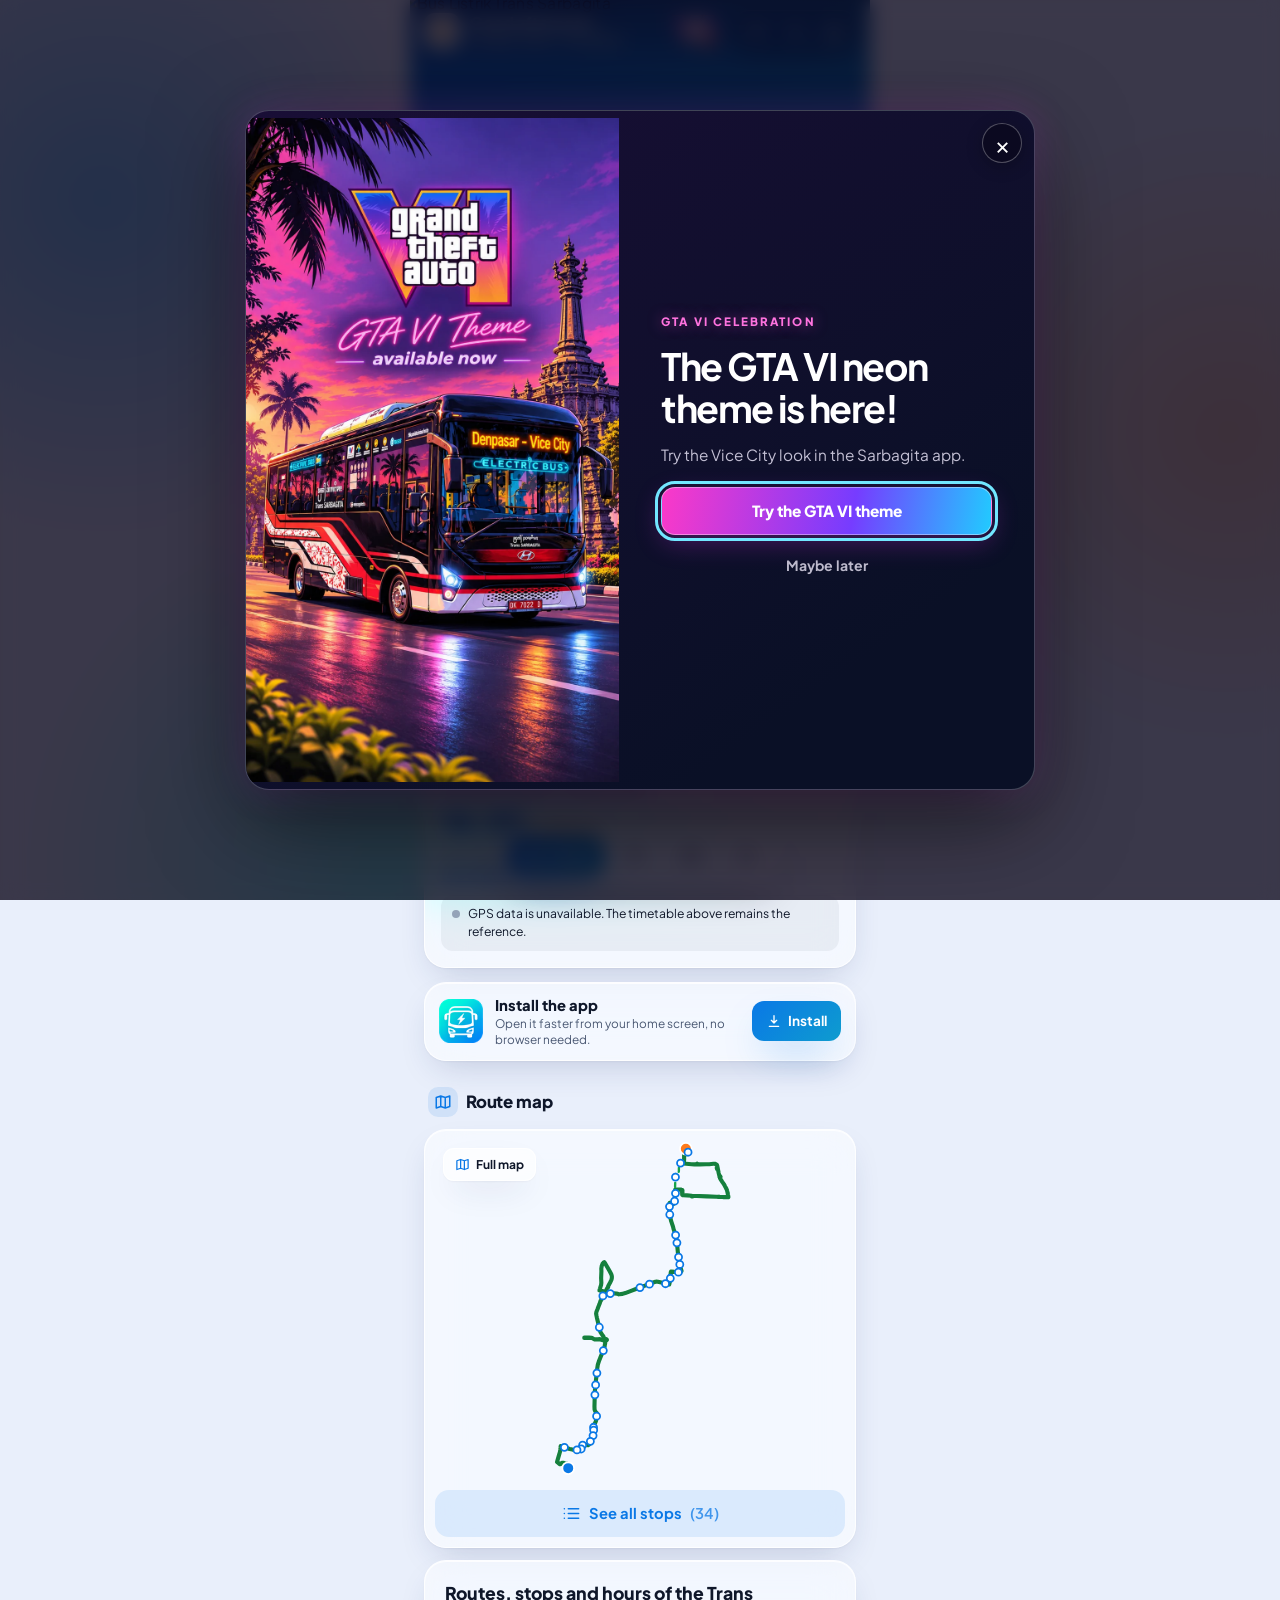
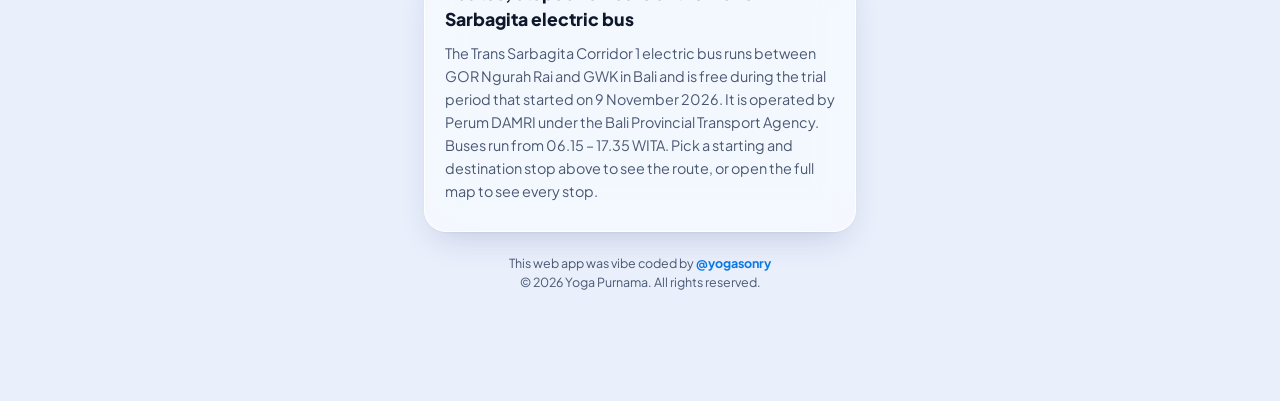
==== commit 9dc2e551: "Add files via upload" ====
--- a/index.html
+++ b/index.html
@@ -332,6 +332,9 @@
 </style>
 <style id="mobile-transparent-gta-mark">
 @media(max-width:767px){.vice-theme-mobile{-webkit-appearance:none;appearance:none;background:transparent!important;background-color:transparent!important;border:0!important;box-shadow:none!important}.vice-theme-mobile .vice-theme-image{background:transparent!important;background-color:transparent!important}}
+</style>
+<style id="desktop-compact-gta-mark">
+@media(min-width:768px){.abar .vice-theme-mobile{margin-right:12px}.abar .vice-theme-mobile .vice-theme-image{width:45px;height:38px}}
 </style>
 </head><body>
 <div class="night-splash" id="nightSplash" aria-hidden="true"><div class="night-splash-card" role="dialog" aria-modal="true" aria-labelledby="nightSplashTitle"><button class="night-splash-close" id="nightSplashClose" type="button" aria-label="Tutup" title="Tutup">×</button><div class="night-splash-media"><picture class="night-splash-picture"><source srcset="image/neon-gta-vi-bus-bali-sunset.webp" type="image/webp"><img id="nightSplashImage" src="image/Neon GTA VI Bus in Bali Sunset.png" alt="Poster tema neon GTA VI Sarbagita dengan bus di Bali saat matahari terbenam" width="900" height="1600" fetchpriority="high" decoding="async"></picture></div><div class="night-splash-content"><p class="night-splash-kicker"><span class="vi">Perayaan GTA VI</span><span class="ve">GTA VI celebration</span></p><h2 id="nightSplashTitle"><span class="vi">Tema neon GTA VI sudah hadir!</span><span class="ve">The GTA VI neon theme is here!</span></h2><p class="night-splash-copy"><span class="vi">Coba suasana Vice City di aplikasi Sarbagita.</span><span class="ve">Try the Vice City look in the Sarbagita app.</span></p><div class="night-splash-actions"><button class="night-splash-primary" id="nightSplashTry" type="button"><span class="vi">Coba tema GTA VI</span><span class="ve">Try the GTA VI theme</span></button><button class="night-splash-later" id="nightSplashLater" type="button"><span class="vi">Nanti saja</span><span class="ve">Maybe later</span></button></div></div></div></div>
@@ -543,7 +546,8 @@
 function tcol(){var dk=document.documentElement.getAttribute("data-theme")==="dark",neon=window.SGT_THEME_CONFIG.visualPreset==="vice-city",m=document.querySelector('meta[name="theme-color"]'),f32=$("favicon32"),f192=$("favicon192");if(m)m.content=neon?"#21103f":(dk?"#0b1220":"#0a78e6");if(f32)f32.href=neon?"icons/neon-icon-32.png":"icons/icon-32.png?v=2";if(f192)f192.href=neon?"icons/neon-icon-192.png":"icons/icon-192.png?v=2"}tcol();
 var VICE_CITY_ENABLED=window.SGT_THEME_CONFIG.visualPreset==="vice-city",classicDay=document.querySelector(".hero-photo-day"),classicNight=document.querySelector(".hero-photo-night");
 function heroPresetSrc(image,preset){if(!image)return"";return preset==="vice-city"?image.dataset.viceCitySrc:image.dataset.classicSrc}
-function swapHeroPresetImage(image,src,animate){if(!image||!src||image.src===src)return;var dark=document.documentElement.getAttribute("data-theme")==="dark",visible=dark?image.classList.contains("hero-photo-night"):image.classList.contains("hero-photo-day"),request=(image._presetRequest||0)+1;image._presetRequest=request;if(!animate||!visible){image.src=src;return}var preload=new Image();preload.onload=function(){if(image._presetRequest!==request)return;var previous=image.currentSrc||image.src,overlay=image.cloneNode(false);overlay.removeAttribute("fetchpriority");overlay.setAttribute("aria-hidden","true");overlay.alt="";overlay.src=previous;overlay.style.zIndex="2";overlay.style.opacity="1";overlay.style.pointerEvents="none";overlay.style.transition="opacity 1s cubic-bezier(.22,.61,.36,1)";image.parentNode.appendChild(overlay);image.src=src;requestAnimationFrame(function(){requestAnimationFrame(function(){overlay.style.opacity="0"})});setTimeout(function(){overlay.remove()},1050)};preload.onerror=function(){if(image._presetRequest===request)image.src=src};preload.src=src}
+function clearHeroPresetTransition(image){if(!image)return;if(image._presetPreload){image._presetPreload.onload=null;image._presetPreload.onerror=null;image._presetPreload=null}if(image._presetOverlayTimer){clearTimeout(image._presetOverlayTimer);image._presetOverlayTimer=0}if(image._presetOverlay){image._presetOverlay.remove();image._presetOverlay=null}}
+function swapHeroPresetImage(image,src,animate){if(!image||!src)return;var request=(image._presetRequest||0)+1;image._presetRequest=request;image._presetTarget=src;clearHeroPresetTransition(image);if(image.src===src)return;var dark=document.documentElement.getAttribute("data-theme")==="dark",visible=dark?image.classList.contains("hero-photo-night"):image.classList.contains("hero-photo-day");if(!animate||!visible){image.src=src;return}var preload=new Image();image._presetPreload=preload;preload.onload=function(){if(image._presetRequest!==request||image._presetTarget!==src)return;if(image._presetPreload===preload)image._presetPreload=null;var previous=image.currentSrc||image.src,overlay=image.cloneNode(false);overlay.removeAttribute("fetchpriority");overlay.setAttribute("aria-hidden","true");overlay.alt="";overlay.src=previous;overlay.style.zIndex="2";overlay.style.opacity="1";overlay.style.pointerEvents="none";overlay.style.transition="opacity 1s cubic-bezier(.22,.61,.36,1)";image.parentNode.appendChild(overlay);image._presetOverlay=overlay;image.src=src;requestAnimationFrame(function(){requestAnimationFrame(function(){if(image._presetRequest===request&&overlay.isConnected)overlay.style.opacity="0"})});image._presetOverlayTimer=setTimeout(function(){overlay.remove();if(image._presetOverlay===overlay)image._presetOverlay=null;image._presetOverlayTimer=0},1050)};preload.onerror=function(){if(image._presetRequest===request&&image._presetTarget===src){if(image._presetPreload===preload)image._presetPreload=null;image.src=src}};preload.src=src}
 function setHeroPresetAssets(preset,animate){var daySrc=heroPresetSrc(classicDay,preset),nightSrc=heroPresetSrc(classicNight,preset);swapHeroPresetImage(classicDay,daySrc,animate);swapHeroPresetImage(classicNight,nightSrc,animate)}
 setHeroPresetAssets(window.SGT_THEME_CONFIG.visualPreset,false);
 var themeUiTimer=0,themeRedrawTimer=0;
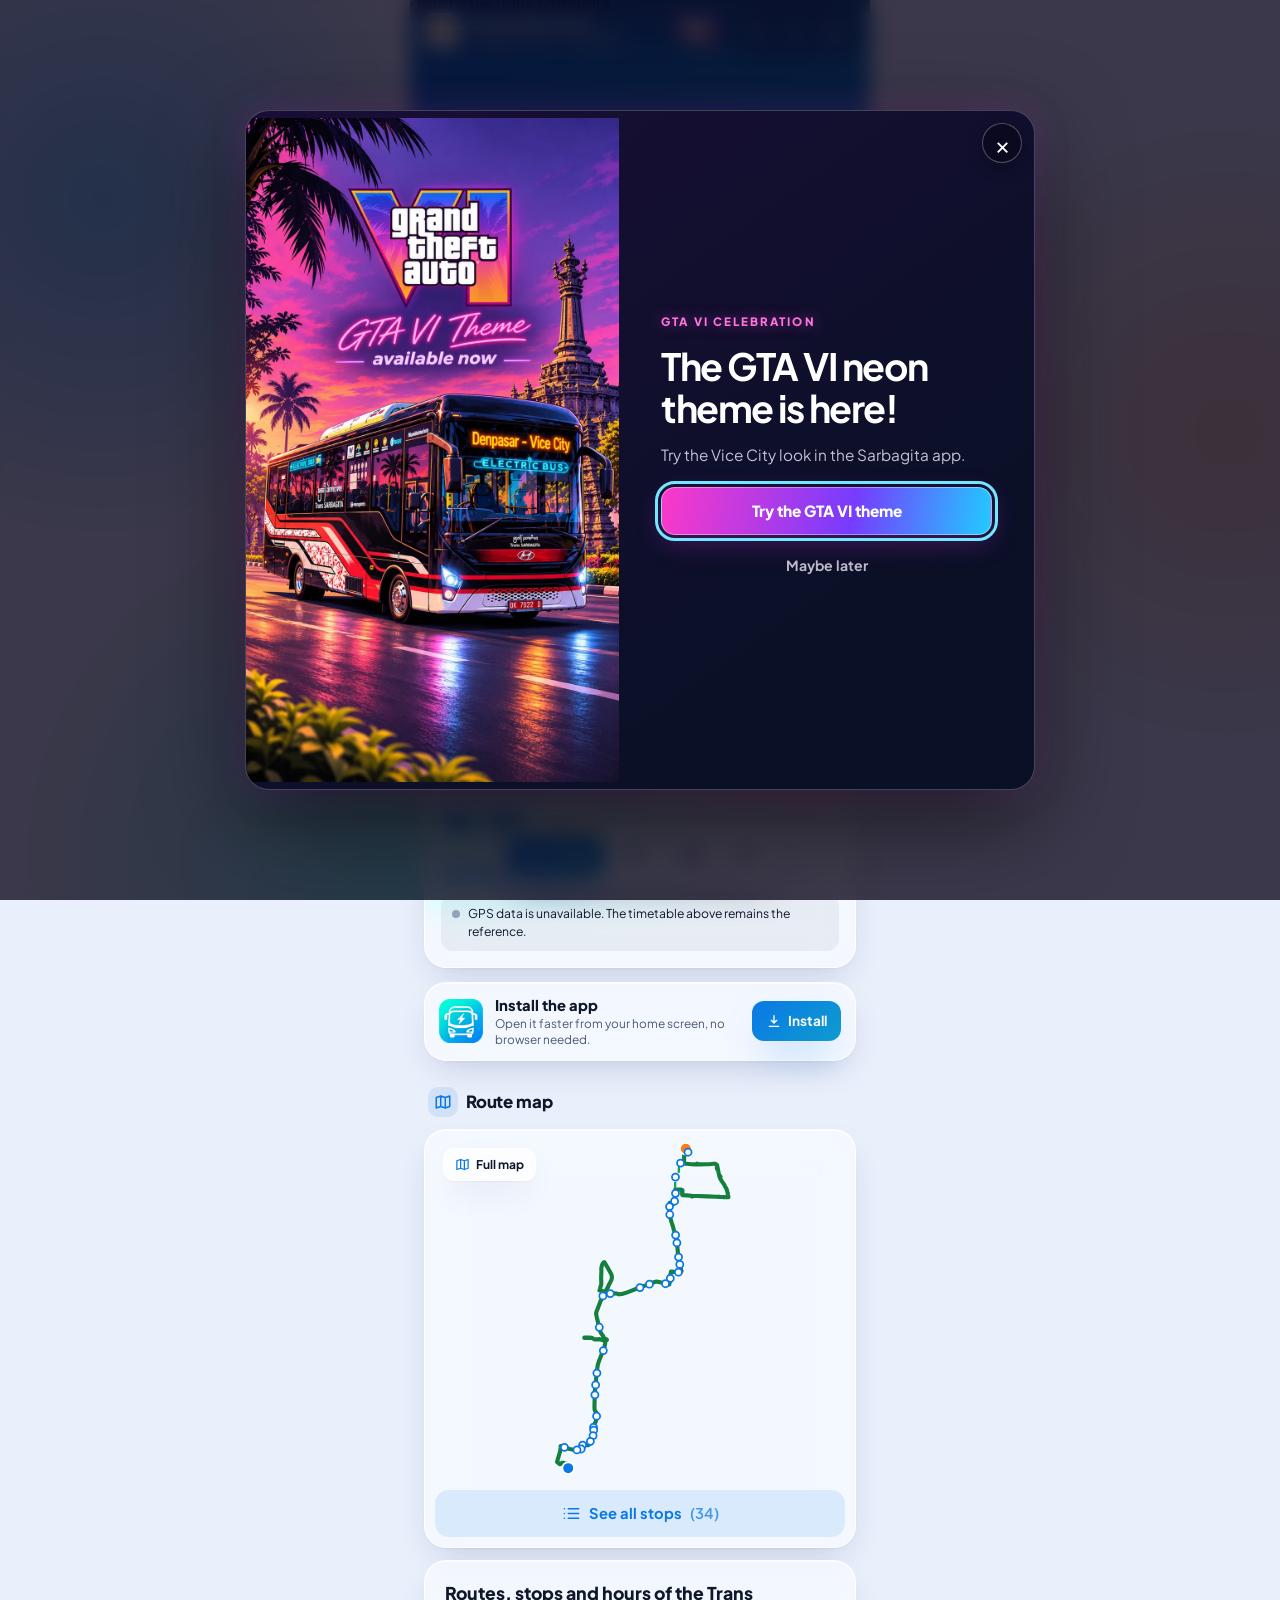
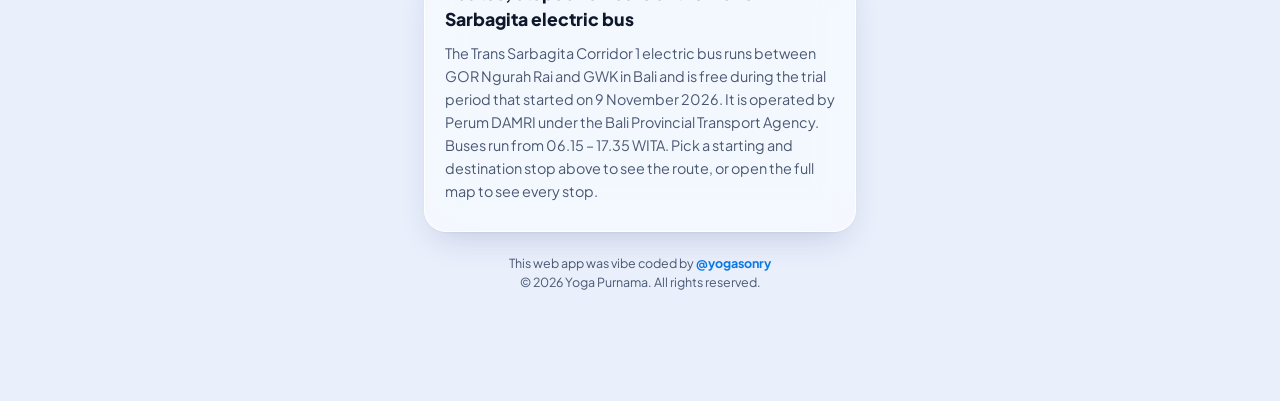
==== commit 40eb282b: "feat: integrasi navigasi rute langsung ke popup halte & sinkronisasi auto-lokasi dari beranda" ====
--- a/index.html
+++ b/index.html
@@ -483,7 +483,7 @@
   '<div style="font-size:.76rem;opacity:.8;margin-top:2px"><b style="color:var(--b)">Sarbagita · S1B</b> · Arah: '+arahNama+(statusBadge?' · <i>'+statusBadge+'</i>':'')+'</div>';
  if(i===st.sel)h+='<div class="det">'+nbLine(st.dir,i)+
   '<div style="margin:5px 0 8px 0;font-size:.78rem"><span style="display:inline-block;padding:2px 7px;border-radius:6px;font-size:.72rem;font-weight:700;color:#fff;background:#0284c7">Sarbagita · S1B</span> <span>Koordinat halte: ('+s[1].toFixed(5)+', '+s[2].toFixed(5)+')</span></div>'+
-  '<a target="_blank" rel="noopener" href="https://www.google.com/maps/dir/?api=1&amp;destination='+s[1]+','+s[2]+'"><svg class="ic" viewBox="0 0 24 24"><path d="M3 11l18-8-8 18-2-8z"/></svg> Petunjuk arah</a>'+
+  '<a href="peta?d='+st.dir+'&amp;s='+i+'&amp;nav=1"><svg class="ic" viewBox="0 0 24 24"><path d="M3 11l18-8-8 18-2-8z"/></svg> Petunjuk arah</a>'+
   '<a class="alt" target="_blank" rel="noopener" href="'+gm(s)+'"><svg class="ic" viewBox="0 0 24 24"><path d="M14 4h6v6M20 4l-9 9M18 14v5a1 1 0 0 1-1 1H5a1 1 0 0 1-1-1V7a1 1 0 0 1 1-1h5"/></svg> Buka di Google Maps</a></div>';
  return h+'</div>'}
 function homeList(){var c=$("allc");if(c)c.textContent="("+D[st.cor][st.dir].length+")"}
@@ -529,7 +529,7 @@
  if(!navigator.geolocation){locBusy(false);routeMessage("","Browser ini tidak mendukung akses lokasi. Pilih halte asal secara manual.");return}
  try{navigator.geolocation.getCurrentPosition(function(pos){var best=nearestStop(pos.coords.latitude,pos.coords.longitude,st.cor);locBusy(false);
   if(!best){routeMessage("","Belum ada data koordinat halte untuk koridor ini.");return}
-  $("sf").value=best.stop[0];st.hd=best.dir;nextBus();glowF($("sf"));locNote("📍 Terdekat dari lokasi Anda · "+distanceText(best.km));st.nr=[pos.coords.latitude,pos.coords.longitude];nearCard();routeMessage("ok","Halte terdekat ditemukan di bawah. Pilih tujuan jika ingin melihat rute.");var nc=$("near");if(nc.scrollIntoView)setTimeout(function(){nc.scrollIntoView({block:"nearest",behavior:"smooth"})},150);
+  $("sf").value=best.stop[0];st.hd=best.dir;nextBus();glowF($("sf"));locNote("📍 Terdekat dari lokasi Anda · "+distanceText(best.km));st.nr=[pos.coords.latitude,pos.coords.longitude];try{localStorage.setItem("sarbagita-user-lat",pos.coords.latitude);localStorage.setItem("sarbagita-user-lng",pos.coords.longitude);localStorage.setItem("sarbagita-user-time",Date.now())}catch(e){}nearCard();routeMessage("ok","Halte terdekat ditemukan di bawah. Pilih tujuan jika ingin melihat rute.");var nc=$("near");if(nc.scrollIntoView)setTimeout(function(){nc.scrollIntoView({block:"nearest",behavior:"smooth"})},150);
  },function(err){locBusy(false);var msg=err&&err.code===1?"Izin lokasi ditolak. Izinkan akses lokasi di browser, atau pilih halte asal secara manual.":err&&err.code===3?"Pencarian lokasi melewati batas waktu. Coba lagi atau pilih halte asal.":"Lokasi tidak tersedia. Coba lagi atau pilih halte asal.";routeMessage("",msg)},{enableHighAccuracy:true,timeout:15000,maximumAge:60000})}
  catch(e){locBusy(false);routeMessage("","Lokasi tidak dapat digunakan. Pilih halte asal secara manual.")}};
 
@@ -647,7 +647,7 @@
   L.forEach(function(s,i){if(!s[1]||i===L.length-1)return;var km=distanceKm(la,lo,s[1],s[2]);if(km<bk){bk=km;best=i}});
   if(best<0)return;far=Math.min(far,bk);var s=L[best];
   h+='<div class="nri"><div class="nrt"><span class="nrd">Arah '+(d==="a"?"GWK":"Kota")+'</span><b>'+s[0]+'</b> <small>· '+distanceText(bk)+'</small></div>'+nbLine(d,best)
-   +'<div class="nra"><a target="_blank" rel="noopener" href="https://www.google.com/maps/dir/?api=1&amp;destination='+s[1]+','+s[2]+'"><svg class="ic" viewBox="0 0 24 24"><path d="M3 11l18-8-8 18-2-8z"/></svg> Petunjuk arah</a><a class="alt" href="peta?c=c1&amp;d='+d+'&amp;s='+best+'"><svg class="ic" viewBox="0 0 24 24"><path d="M9 4L3 6v14l6-2 6 2 6-2V4l-6 2-6-2zM9 4v14M15 6v14"/></svg> Lihat di peta</a></div></div>'});
+   +'<div class="nra"><a href="peta?c=c1&amp;d='+d+'&amp;s='+best+'&amp;nav=1"><svg class="ic" viewBox="0 0 24 24"><path d="M3 11l18-8-8 18-2-8z"/></svg> Petunjuk arah</a><a class="alt" href="peta?c=c1&amp;d='+d+'&amp;s='+best+'"><svg class="ic" viewBox="0 0 24 24"><path d="M9 4L3 6v14l6-2 6 2 6-2V4l-6 2-6-2zM9 4v14M15 6v14"/></svg> Lihat di peta</a></div></div>'});
  if(far>5)h+='<div class="nrn">Anda cukup jauh dari rute ini ('+distanceText(far)+').</div>';
  h+='<div class="nrn">Mau ke halte tertentu? Pilih tujuan di atas, lalu tekan Lihat rute.</div>';
  c.innerHTML=h;c.hidden=false;c.querySelector(".nrx").onclick=function(){st.nr=null;c.hidden=true}}
